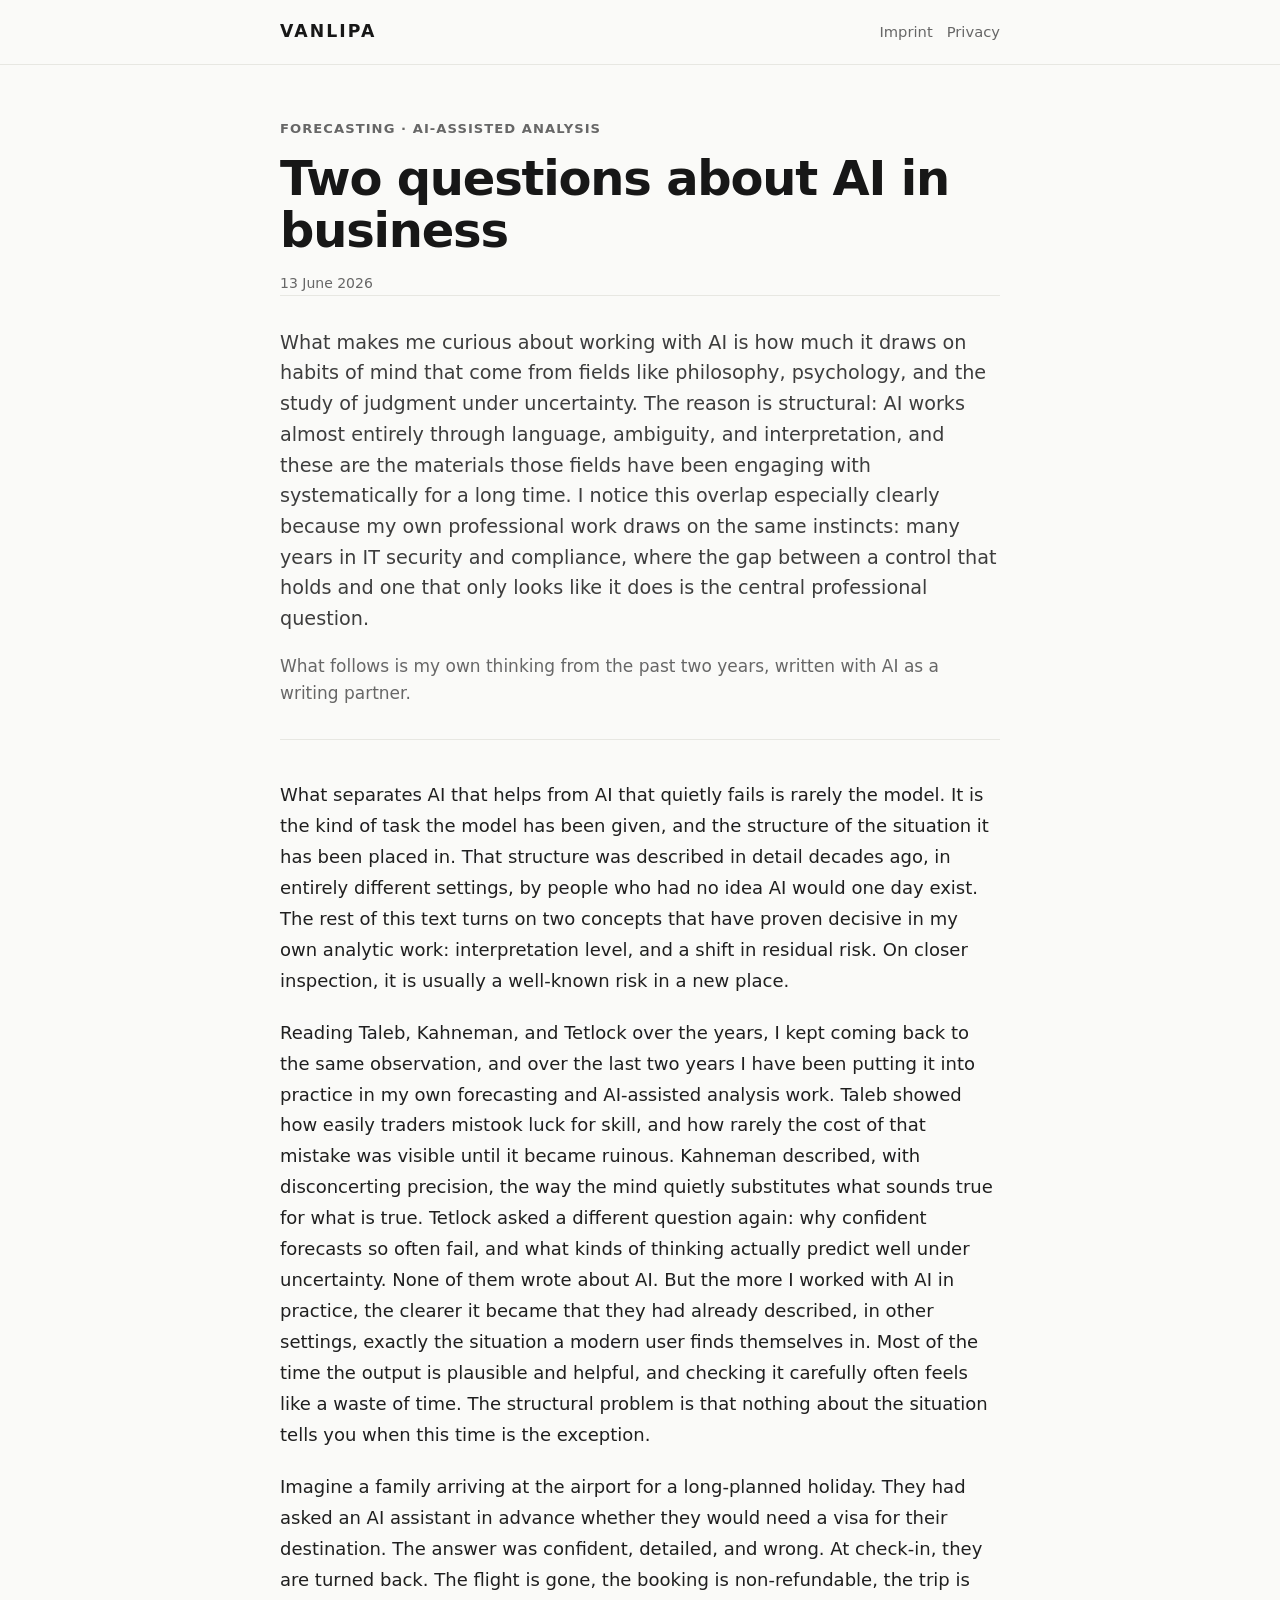
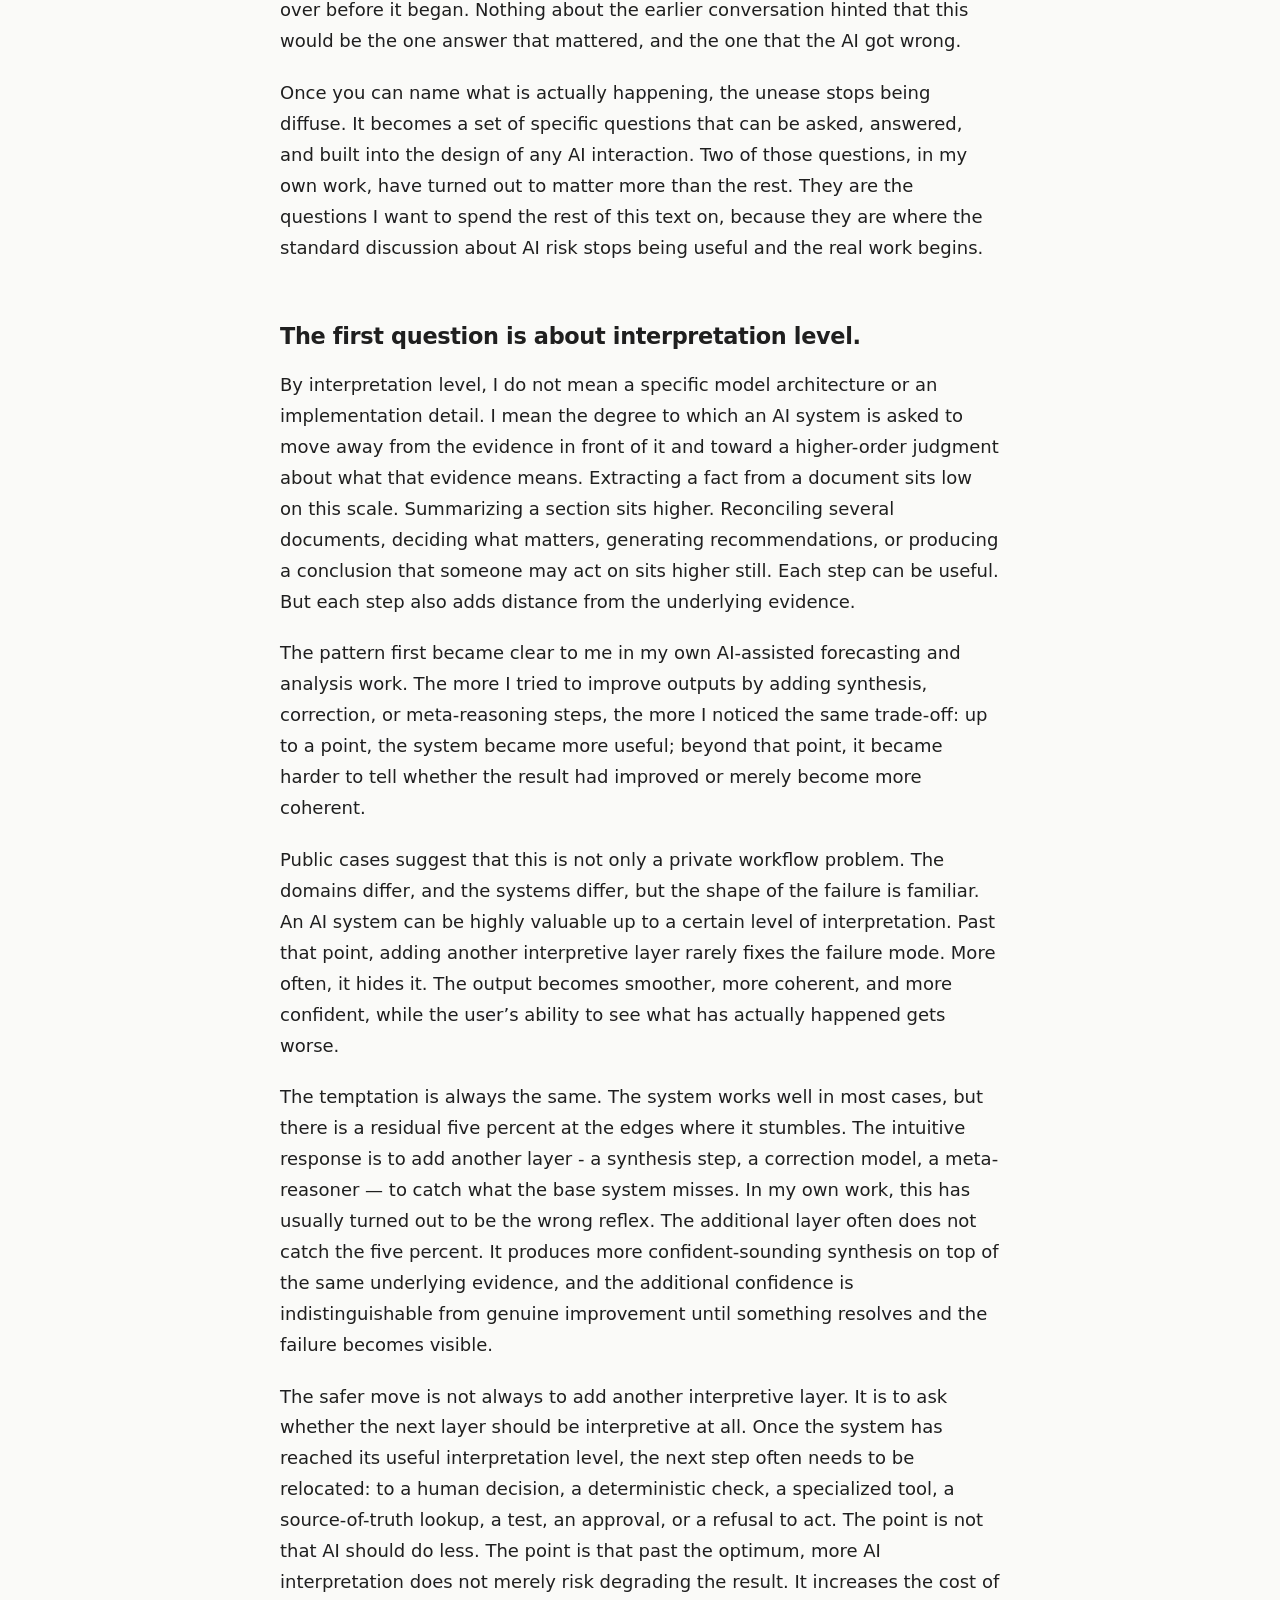
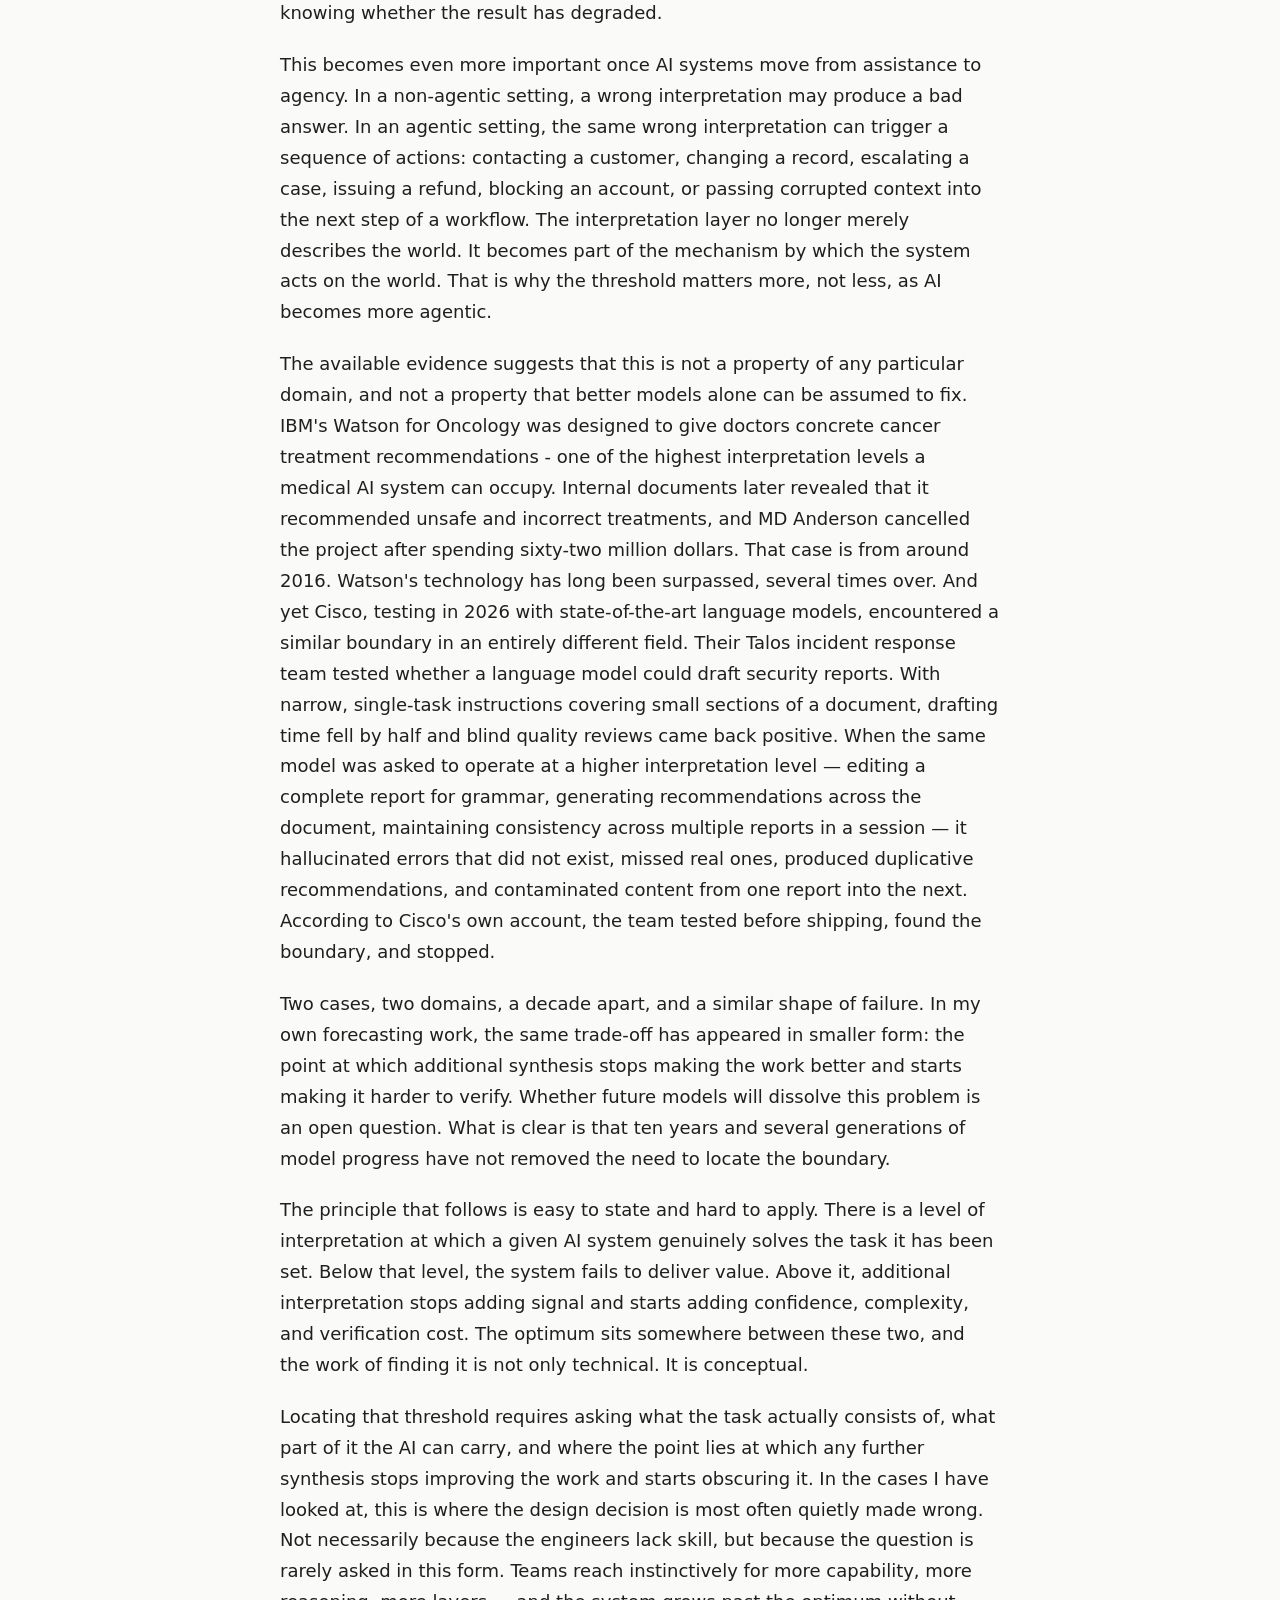
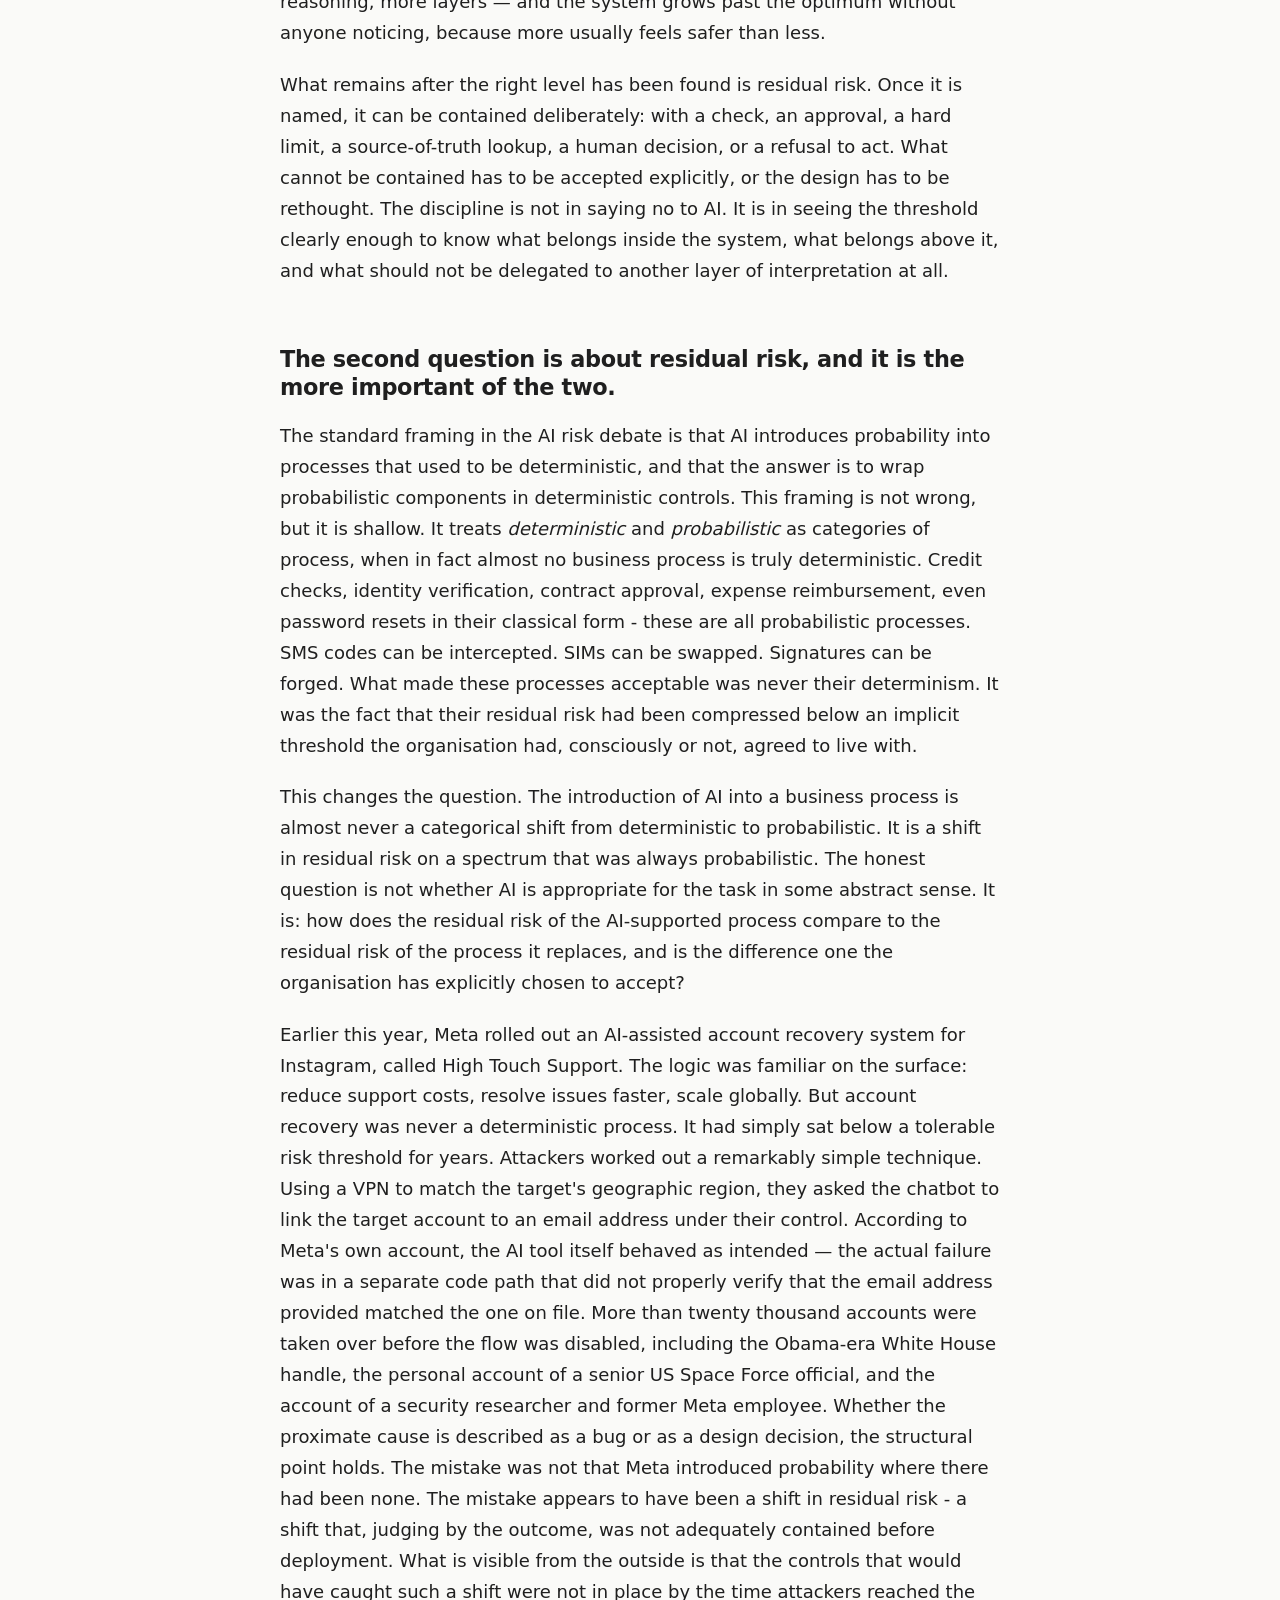
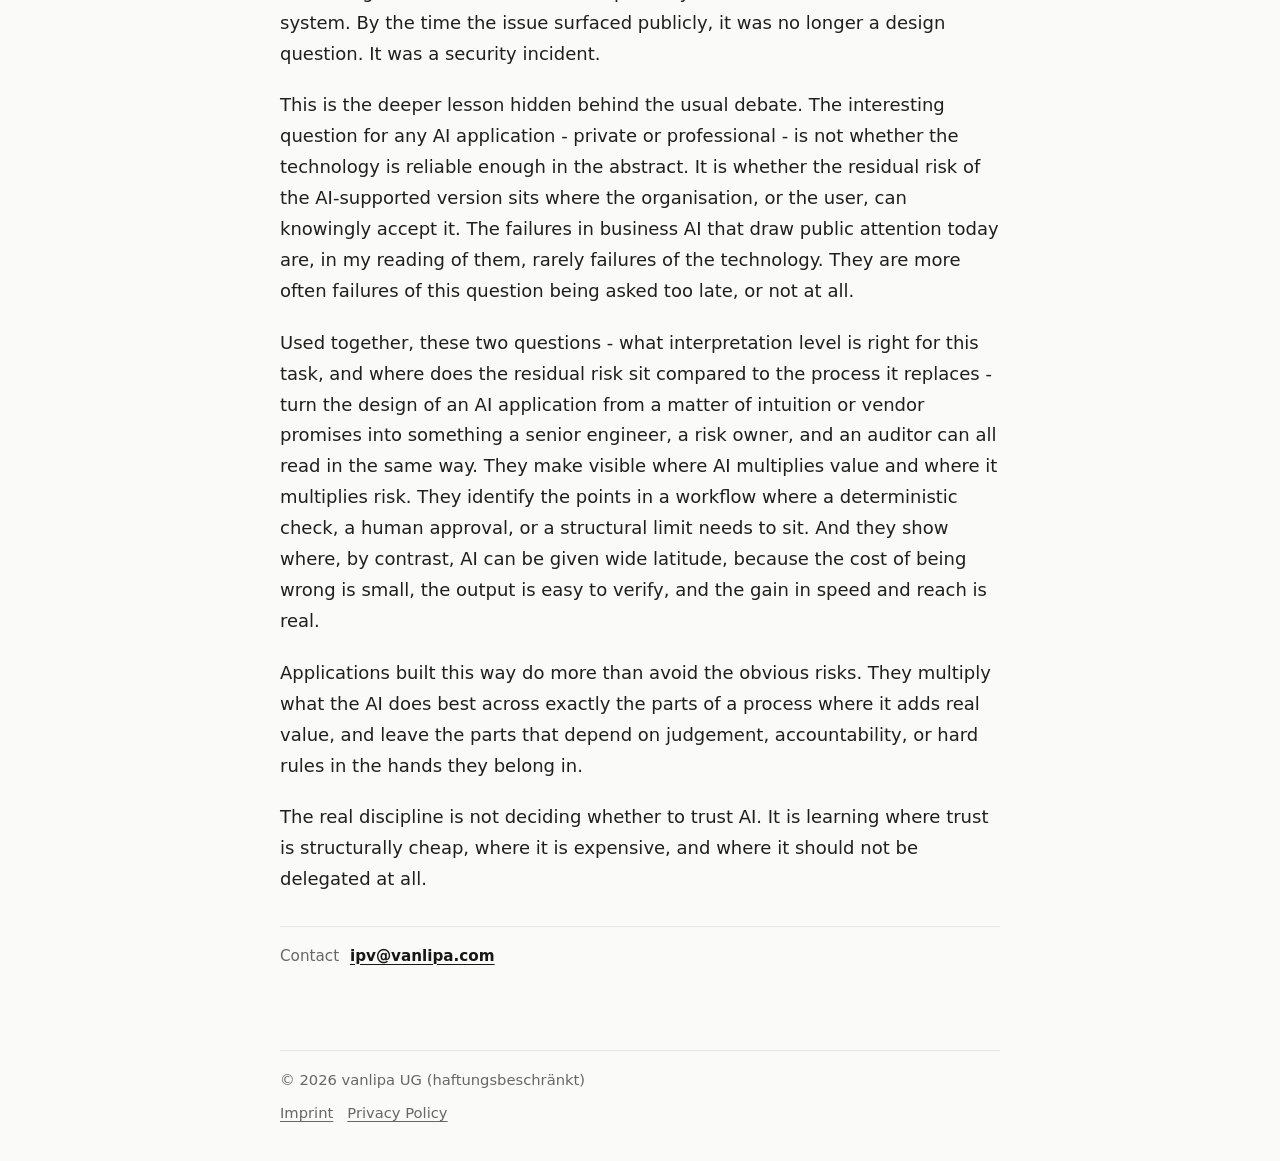
==== index.html @ 44ac7077 "Update index.html" ====
<!DOCTYPE html>
<html lang="en">
<head>
  <meta charset="UTF-8" />
  <meta name="viewport" content="width=device-width, initial-scale=1.0" />
  <title>vanlipa</title>
  <meta name="description" content="Notes on AI, forecasting, and where the residual risk in business applications actually sits." />
  <link rel="icon" href="./favicon.ico" sizes="any" />
  <link rel="icon" type="image/png" sizes="32x32" href="./favicon-32.png" />
  <link rel="apple-touch-icon" href="./apple-touch-icon.png" />
  <link rel="stylesheet" href="./styles.css" />
</head>
<body>
  <header>
    <div class="wrap nav">
      <a class="brand" href="./index.html" aria-label="vanlipa home">VANLIPA</a>
      <nav class="nav-links" aria-label="Main navigation">
        <a href="./imprint.html">Imprint</a>
        <a href="./privacy.html">Privacy</a>
      </nav>
    </div>
  </header>

  <main class="wrap">
    <article class="essay">
      <header class="essay-header">
        <p class="eyebrow">Forecasting · AI-assisted analysis</p>
        <h1>Two questions about AI in business</h1>
        <p class="essay-date"><time datetime="2026-06-13">13 June 2026</time></p>
      </header>

      <p class="essay-intro">
        What makes me curious about working with AI is how much it draws on habits of mind that come from fields like philosophy, psychology, and the study of judgment under uncertainty. The reason is structural: AI works almost entirely through language, ambiguity, and interpretation, and these are the materials those fields have been engaging with systematically for a long time. I notice this overlap especially clearly because my own professional work draws on the same instincts: many years in IT security and compliance, where the gap between a control that holds and one that only looks like it does is the central professional question.
      </p>

      <p class="essay-intro essay-intro-note">
        What follows is my own thinking from the past two years, written with AI as a writing partner.
      </p>

      <div class="prose">
        <p>What separates AI that helps from AI that quietly fails is rarely the model. It is the kind of task the model has been given, and the structure of the situation it has been placed in. That structure was described in detail decades ago, in entirely different settings, by people who had no idea AI would one day exist. The rest of this text turns on two concepts that have proven decisive in my own analytic work: interpretation level, and a shift in residual risk. On closer inspection, it is usually a well-known risk in a new place.</p>

        <p>Reading Taleb, Kahneman, and Tetlock over the years, I kept coming back to the same observation, and over the last two years I have been putting it into practice in my own forecasting and AI-assisted analysis work. Taleb showed how easily traders mistook luck for skill, and how rarely the cost of that mistake was visible until it became ruinous. Kahneman described, with disconcerting precision, the way the mind quietly substitutes what sounds true for what is true. Tetlock asked a different question again: why confident forecasts so often fail, and what kinds of thinking actually predict well under uncertainty. None of them wrote about AI. But the more I worked with AI in practice, the clearer it became that they had already described, in other settings, exactly the situation a modern user finds themselves in. Most of the time the output is plausible and helpful, and checking it carefully often feels like a waste of time. The structural problem is that nothing about the situation tells you when this time is the exception.</p>

        <p>Imagine a family arriving at the airport for a long-planned holiday. They had asked an AI assistant in advance whether they would need a visa for their destination. The answer was confident, detailed, and wrong. At check-in, they are turned back. The flight is gone, the booking is non-refundable, the trip is over before it began. Nothing about the earlier conversation hinted that this would be the one answer that mattered, and the one that the AI got wrong.</p>

        <p>Once you can name what is actually happening, the unease stops being diffuse. It becomes a set of specific questions that can be asked, answered, and built into the design of any AI interaction. Two of those questions, in my own work, have turned out to matter more than the rest. They are the questions I want to spend the rest of this text on, because they are where the standard discussion about AI risk stops being useful and the real work begins.</p>

        <h2>The first question is about interpretation level.</h2>

        <p>By interpretation level, I do not mean a specific model architecture or an implementation detail. I mean the degree to which an AI system is asked to move away from the evidence in front of it and toward a higher-order judgment about what that evidence means. Extracting a fact from a document sits low on this scale. Summarizing a section sits higher. Reconciling several documents, deciding what matters, generating recommendations, or producing a conclusion that someone may act on sits higher still. Each step can be useful. But each step also adds distance from the underlying evidence.</p>

        <p>The pattern first became clear to me in my own AI-assisted forecasting and analysis work. The more I tried to improve outputs by adding synthesis, correction, or meta-reasoning steps, the more I noticed the same trade-off: up to a point, the system became more useful; beyond that point, it became harder to tell whether the result had improved or merely become more coherent.</p>

        <p>Public cases suggest that this is not only a private workflow problem. The domains differ, and the systems differ, but the shape of the failure is familiar. An AI system can be highly valuable up to a certain level of interpretation. Past that point, adding another interpretive layer rarely fixes the failure mode. More often, it hides it. The output becomes smoother, more coherent, and more confident, while the user’s ability to see what has actually happened gets worse.</p>

        <p>The temptation is always the same. The system works well in most cases, but there is a residual five percent at the edges where it stumbles. The intuitive response is to add another layer - a synthesis step, a correction model, a meta-reasoner — to catch what the base system misses. In my own work, this has usually turned out to be the wrong reflex. The additional layer often does not catch the five percent. It produces more confident-sounding synthesis on top of the same underlying evidence, and the additional confidence is indistinguishable from genuine improvement until something resolves and the failure becomes visible.</p>

        <p>The safer move is not always to add another interpretive layer. It is to ask whether the next layer should be interpretive at all. Once the system has reached its useful interpretation level, the next step often needs to be relocated: to a human decision, a deterministic check, a specialized tool, a source-of-truth lookup, a test, an approval, or a refusal to act. The point is not that AI should do less. The point is that past the optimum, more AI interpretation does not merely risk degrading the result. It increases the cost of knowing whether the result has degraded.</p>

        <p>This becomes even more important once AI systems move from assistance to agency. In a non-agentic setting, a wrong interpretation may produce a bad answer. In an agentic setting, the same wrong interpretation can trigger a sequence of actions: contacting a customer, changing a record, escalating a case, issuing a refund, blocking an account, or passing corrupted context into the next step of a workflow. The interpretation layer no longer merely describes the world. It becomes part of the mechanism by which the system acts on the world. That is why the threshold matters more, not less, as AI becomes more agentic.</p>

        <p>The available evidence suggests that this is not a property of any particular domain, and not a property that better models alone can be assumed to fix. IBM's Watson for Oncology was designed to give doctors concrete cancer treatment recommendations - one of the highest interpretation levels a medical AI system can occupy. Internal documents later revealed that it recommended unsafe and incorrect treatments, and MD Anderson cancelled the project after spending sixty-two million dollars. That case is from around 2016. Watson's technology has long been surpassed, several times over. And yet Cisco, testing in 2026 with state-of-the-art language models, encountered a similar boundary in an entirely different field. Their Talos incident response team tested whether a language model could draft security reports. With narrow, single-task instructions covering small sections of a document, drafting time fell by half and blind quality reviews came back positive. When the same model was asked to operate at a higher interpretation level — editing a complete report for grammar, generating recommendations across the document, maintaining consistency across multiple reports in a session — it hallucinated errors that did not exist, missed real ones, produced duplicative recommendations, and contaminated content from one report into the next. According to Cisco's own account, the team tested before shipping, found the boundary, and stopped.</p>

        <p>Two cases, two domains, a decade apart, and a similar shape of failure. In my own forecasting work, the same trade-off has appeared in smaller form: the point at which additional synthesis stops making the work better and starts making it harder to verify. Whether future models will dissolve this problem is an open question. What is clear is that ten years and several generations of model progress have not removed the need to locate the boundary.</p>

        <p>The principle that follows is easy to state and hard to apply. There is a level of interpretation at which a given AI system genuinely solves the task it has been set. Below that level, the system fails to deliver value. Above it, additional interpretation stops adding signal and starts adding confidence, complexity, and verification cost. The optimum sits somewhere between these two, and the work of finding it is not only technical. It is conceptual.</p>

        <p>Locating that threshold requires asking what the task actually consists of, what part of it the AI can carry, and where the point lies at which any further synthesis stops improving the work and starts obscuring it. In the cases I have looked at, this is where the design decision is most often quietly made wrong. Not necessarily because the engineers lack skill, but because the question is rarely asked in this form. Teams reach instinctively for more capability, more reasoning, more layers — and the system grows past the optimum without anyone noticing, because more usually feels safer than less.</p>

        <p>What remains after the right level has been found is residual risk. Once it is named, it can be contained deliberately: with a check, an approval, a hard limit, a source-of-truth lookup, a human decision, or a refusal to act. What cannot be contained has to be accepted explicitly, or the design has to be rethought. The discipline is not in saying no to AI. It is in seeing the threshold clearly enough to know what belongs inside the system, what belongs above it, and what should not be delegated to another layer of interpretation at all.</p>

        <h2>The second question is about residual risk, and it is the more important of the two.</h2>

        <p>The standard framing in the AI risk debate is that AI introduces probability into processes that used to be deterministic, and that the answer is to wrap probabilistic components in deterministic controls. This framing is not wrong, but it is shallow. It treats <em>deterministic</em> and <em>probabilistic</em> as categories of process, when in fact almost no business process is truly deterministic. Credit checks, identity verification, contract approval, expense reimbursement, even password resets in their classical form - these are all probabilistic processes. SMS codes can be intercepted. SIMs can be swapped. Signatures can be forged. What made these processes acceptable was never their determinism. It was the fact that their residual risk had been compressed below an implicit threshold the organisation had, consciously or not, agreed to live with.</p>

        <p>This changes the question. The introduction of AI into a business process is almost never a categorical shift from deterministic to probabilistic. It is a shift in residual risk on a spectrum that was always probabilistic. The honest question is not whether AI is appropriate for the task in some abstract sense. It is: how does the residual risk of the AI-supported process compare to the residual risk of the process it replaces, and is the difference one the organisation has explicitly chosen to accept?</p>

        <p>Earlier this year, Meta rolled out an AI-assisted account recovery system for Instagram, called High Touch Support. The logic was familiar on the surface: reduce support costs, resolve issues faster, scale globally. But account recovery was never a deterministic process. It had simply sat below a tolerable risk threshold for years. Attackers worked out a remarkably simple technique. Using a VPN to match the target's geographic region, they asked the chatbot to link the target account to an email address under their control. According to Meta's own account, the AI tool itself behaved as intended — the actual failure was in a separate code path that did not properly verify that the email address provided matched the one on file. More than twenty thousand accounts were taken over before the flow was disabled, including the Obama-era White House handle, the personal account of a senior US Space Force official, and the account of a security researcher and former Meta employee. Whether the proximate cause is described as a bug or as a design decision, the structural point holds. The mistake was not that Meta introduced probability where there had been none. The mistake appears to have been a shift in residual risk - a shift that, judging by the outcome, was not adequately contained before deployment. What is visible from the outside is that the controls that would have caught such a shift were not in place by the time attackers reached the system. By the time the issue surfaced publicly, it was no longer a design question. It was a security incident.</p>

        <p>This is the deeper lesson hidden behind the usual debate. The interesting question for any AI application - private or professional - is not whether the technology is reliable enough in the abstract. It is whether the residual risk of the AI-supported version sits where the organisation, or the user, can knowingly accept it. The failures in business AI that draw public attention today are, in my reading of them, rarely failures of the technology. They are more often failures of this question being asked too late, or not at all.</p>

        <p>Used together, these two questions - what interpretation level is right for this task, and where does the residual risk sit compared to the process it replaces - turn the design of an AI application from a matter of intuition or vendor promises into something a senior engineer, a risk owner, and an auditor can all read in the same way. They make visible where AI multiplies value and where it multiplies risk. They identify the points in a workflow where a deterministic check, a human approval, or a structural limit needs to sit. And they show where, by contrast, AI can be given wide latitude, because the cost of being wrong is small, the output is easy to verify, and the gain in speed and reach is real.</p>

        <p>Applications built this way do more than avoid the obvious risks. They multiply what the AI does best across exactly the parts of a process where it adds real value, and leave the parts that depend on judgement, accountability, or hard rules in the hands they belong in.</p>

        <p>The real discipline is not deciding whether to trust AI. It is learning where trust is structurally cheap, where it is expensive, and where it should not be delegated at all.</p>
      </div>

      <footer class="essay-end">
        <p class="meta">Contact <a href="mailto:ipv@vanlipa.com">ipv@vanlipa.com</a></p>
      </footer>
    </article>
  </main>

  <footer>
    <div class="wrap footer">
      <div>© 2026 vanlipa UG (haftungsbeschränkt)</div>
      <div class="footer-links">
        <a href="./imprint.html">Imprint</a>
        <a href="./privacy.html">Privacy Policy</a>
      </div>
    </div>
  </footer>
</body>
</html>
---- styles.css ----
:root {
  --bg: #fafaf8;
  --text: #171717;
  --muted: #676767;
  --line: #e7e7e2;
  --surface: #ffffff;
  --max: 720px;
  --radius: 18px;
}

* { box-sizing: border-box; }
html { scroll-behavior: smooth; }
body {
  margin: 0;
  font-family: Inter, ui-sans-serif, system-ui, -apple-system, BlinkMacSystemFont, "Segoe UI", sans-serif;
  background: var(--bg);
  color: var(--text);
  line-height: 1.55;
  text-rendering: optimizeLegibility;
  -webkit-font-smoothing: antialiased;
}

a {
  color: inherit;
  text-decoration-thickness: 1px;
  text-underline-offset: 3px;
}

.wrap {
  width: min(calc(100% - 32px), var(--max));
  margin: 0 auto;
}

/* ---------- header ---------- */
header {
  border-bottom: 1px solid var(--line);
  background: rgba(250, 250, 248, 0.92);
  backdrop-filter: blur(10px);
  position: sticky;
  top: 0;
  z-index: 10;
}

.nav {
  min-height: 64px;
  display: flex;
  align-items: center;
  justify-content: space-between;
  gap: 16px;
}

.brand {
  text-decoration: none;
  display: inline-flex;
  align-items: center;
  font-size: 1.08rem;
  font-weight: 800;
  letter-spacing: 0.12em;
  text-transform: uppercase;
  line-height: 1;
}

.nav-links {
  display: flex;
  flex-wrap: wrap;
  justify-content: flex-end;
  gap: 14px;
}

.nav-links a {
  text-decoration: none;
  color: var(--muted);
  font-size: 0.92rem;
}

.nav-links a:hover,
.nav-links a:focus-visible {
  color: var(--text);
}

/* ---------- main ---------- */
main {
  padding: 28px 0 28px;
}

/* ---------- typography ---------- */
.eyebrow {
  margin: 0 0 14px;
  color: var(--muted);
  font-size: 0.82rem;
  text-transform: uppercase;
  letter-spacing: 0.08em;
  font-weight: 700;
}

h1, h2 {
  margin: 0;
  letter-spacing: -0.025em;
}

h1 {
  font-size: clamp(1.9rem, 7vw, 3rem);
  line-height: 1.08;
  margin-bottom: 16px;
}

h2 {
  font-size: clamp(1.2rem, 4.5vw, 1.4rem);
  margin-bottom: 12px;
}

p, li {
  margin: 0 0 14px;
}

.muted {
  color: var(--muted);
}

/* ---------- essay (homepage) ---------- */
.essay-header {
  margin: 6px 0 22px;
}

.essay-date {
  margin: 14px 0 0;
  font-size: 0.875rem;
  color: var(--muted);
  font-variant-numeric: tabular-nums;
}

.essay-date time {
  font-style: normal;
}

.essay-intro {
  font-size: 1.125rem;
  line-height: 1.6;
  color: #3d3d3d;
  margin: 0 0 18px;
}

.essay-intro:last-of-type {
  margin-bottom: 32px;
  padding-bottom: 26px;
  border-bottom: 1px solid var(--line);
}

.essay-intro-note {
  color: var(--muted);
  font-size: 1.0625rem;
}

.prose {
  font-size: 1.0625rem;
  line-height: 1.72;
  color: #1f1f1f;
}

.prose p {
  margin: 0 0 1.15em;
}

.prose p:last-child {
  margin-bottom: 0;
}

.prose h2 {
  font-size: clamp(1.15rem, 4vw, 1.4rem);
  font-weight: 700;
  letter-spacing: -0.015em;
  line-height: 1.25;
  margin: 2.4em 0 0.9em;
}

.prose em {
  font-style: italic;
}

.prose strong {
  font-weight: 700;
}

.essay-end {
  margin-top: 2em;
  padding-top: 18px;
  border-top: 1px solid var(--line);
  color: var(--muted);
  font-size: 0.95rem;
}

.essay-end .meta {
  margin: 0;
}

.essay-end a {
  color: var(--text);
  font-weight: 600;
  margin-left: 6px;
}

/* ---------- legal pages (cards retained) ---------- */
.section {
  background: var(--surface);
  border: 1px solid var(--line);
  border-radius: var(--radius);
  padding: 22px;
}

.legal-copy p,
.legal-copy li {
  color: #2a2a2a;
}

.legal-copy a {
  word-break: break-word;
}

.back-link {
  display: inline-block;
  margin-bottom: 18px;
  color: var(--muted);
  text-decoration: none;
}

.back-link:hover,
.back-link:focus-visible {
  color: var(--text);
}

.list {
  padding-left: 20px;
  margin: 0 0 14px;
}

/* ---------- footer ---------- */
footer {
  padding: 18px 0 36px;
}

.footer {
  display: flex;
  flex-direction: column;
  gap: 10px;
  color: var(--muted);
  font-size: 0.92rem;
  border-top: 1px solid var(--line);
  padding-top: 18px;
}

.footer-links {
  display: flex;
  flex-wrap: wrap;
  gap: 14px;
}

.footer-links a {
  color: inherit;
}

/* ---------- desktop ---------- */
@media (min-width: 760px) {
  main {
    padding-top: 48px;
  }

  .essay-header {
    margin-bottom: 32px;
  }

  .essay-intro {
    font-size: 1.2rem;
  }

  .essay-intro:last-of-type {
    margin-bottom: 40px;
    padding-bottom: 32px;
  }

  .essay-intro-note {
    font-size: 1.0625rem;
  }

  .prose {
    font-size: 1.125rem;
  }

  .prose h2 {
    margin-top: 2.6em;
  }

  .section {
    padding: 28px;
  }
}
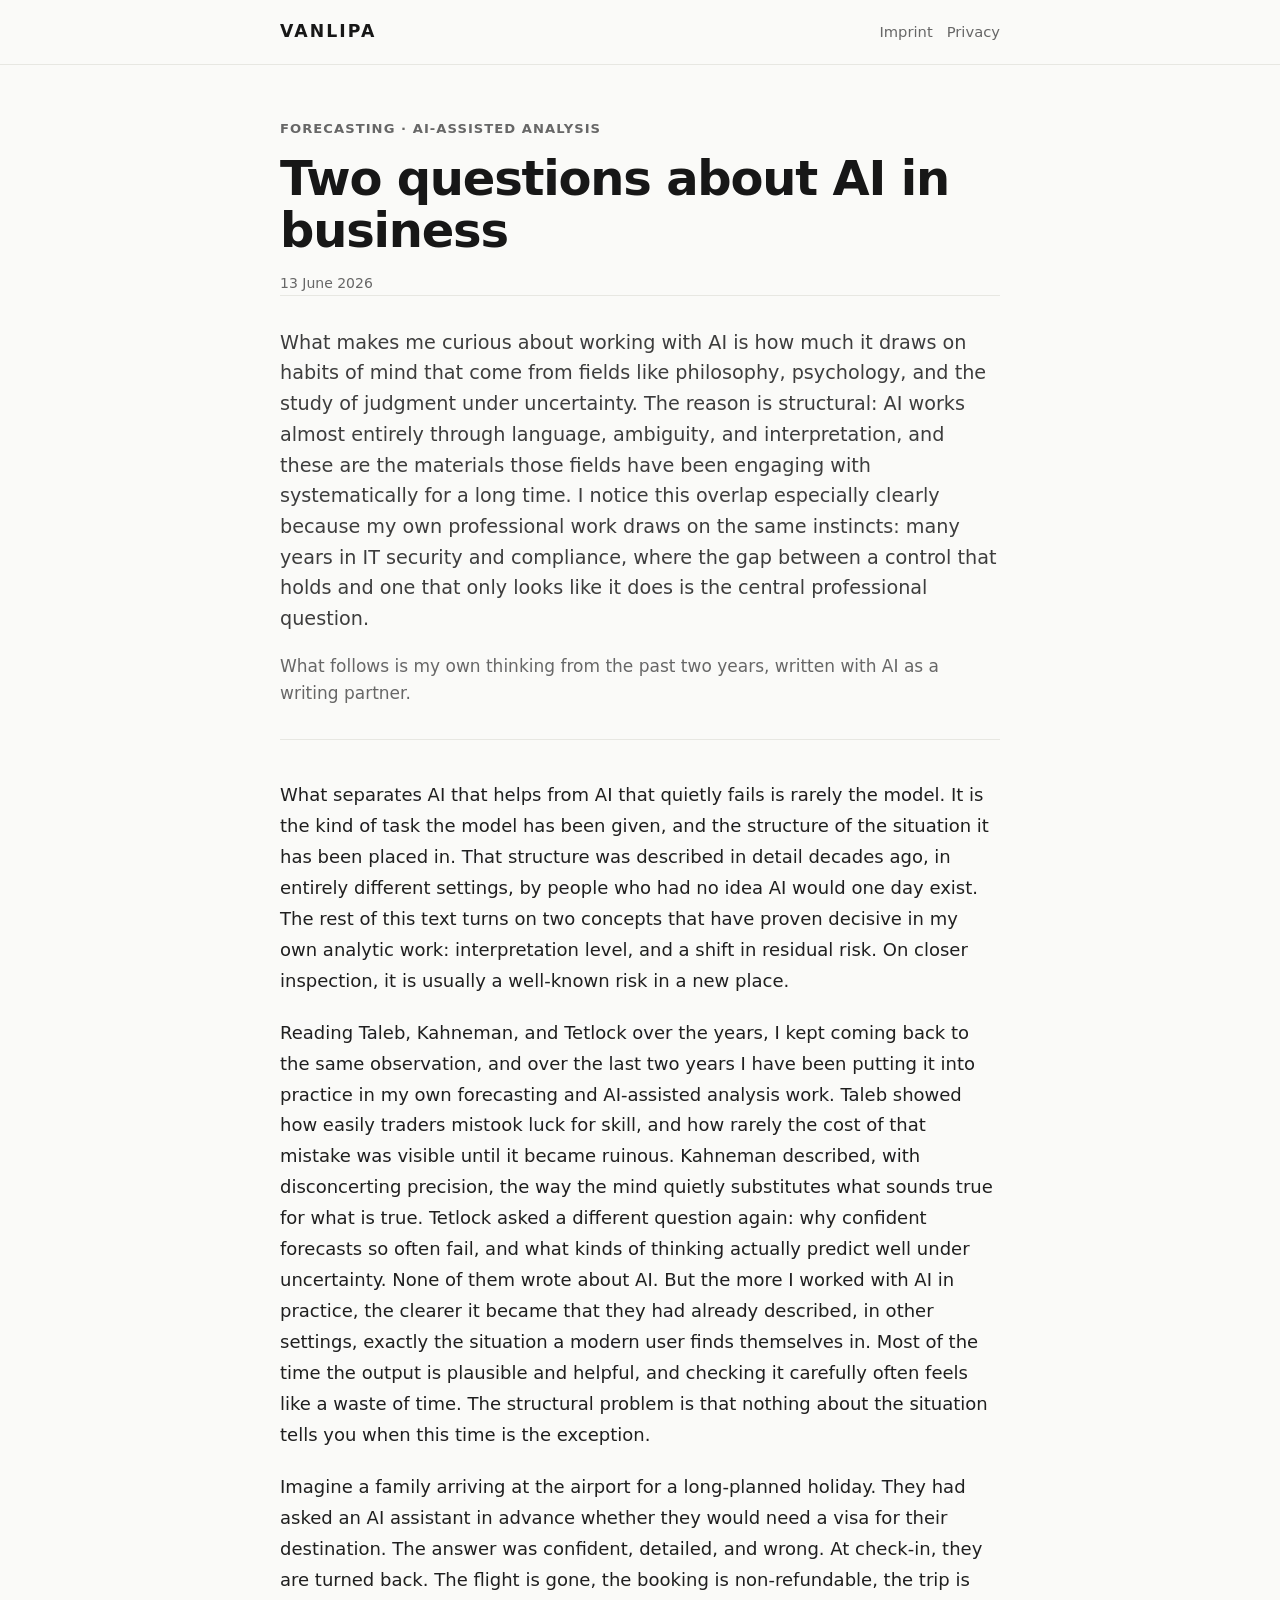
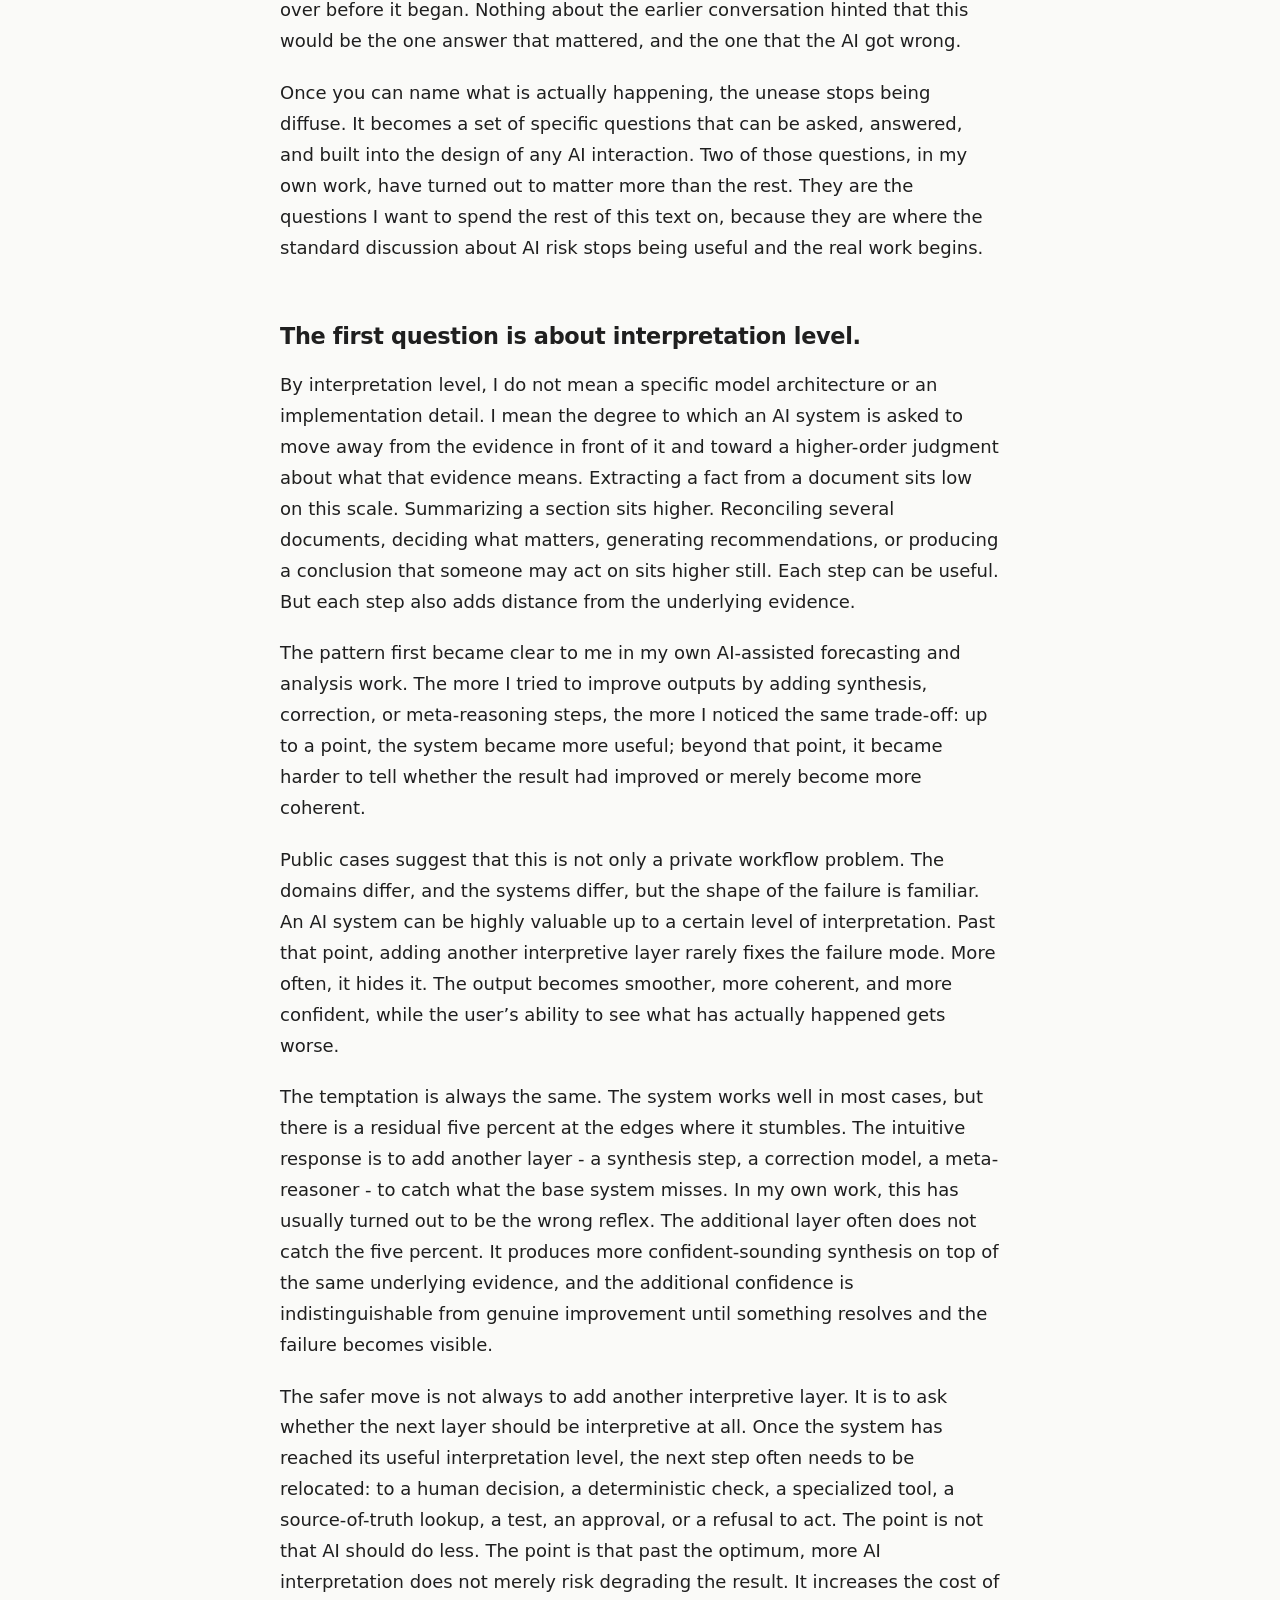
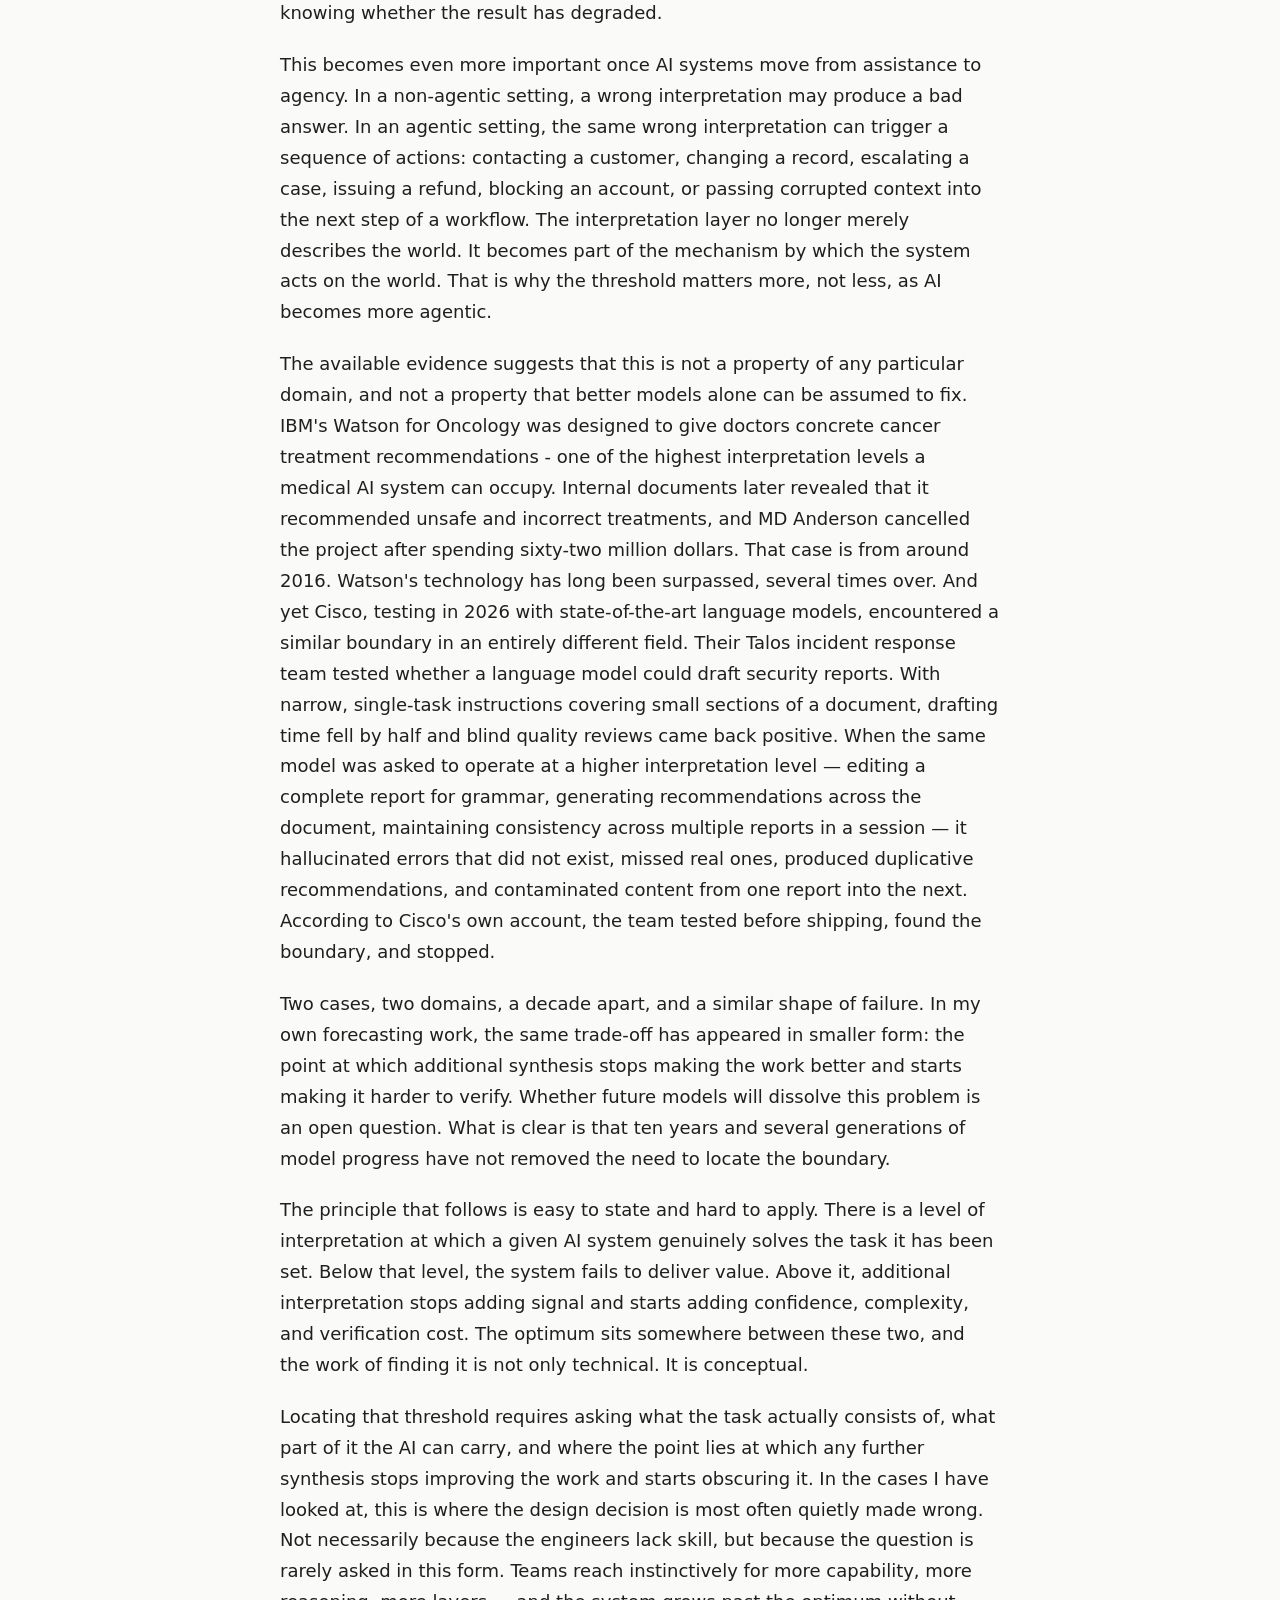
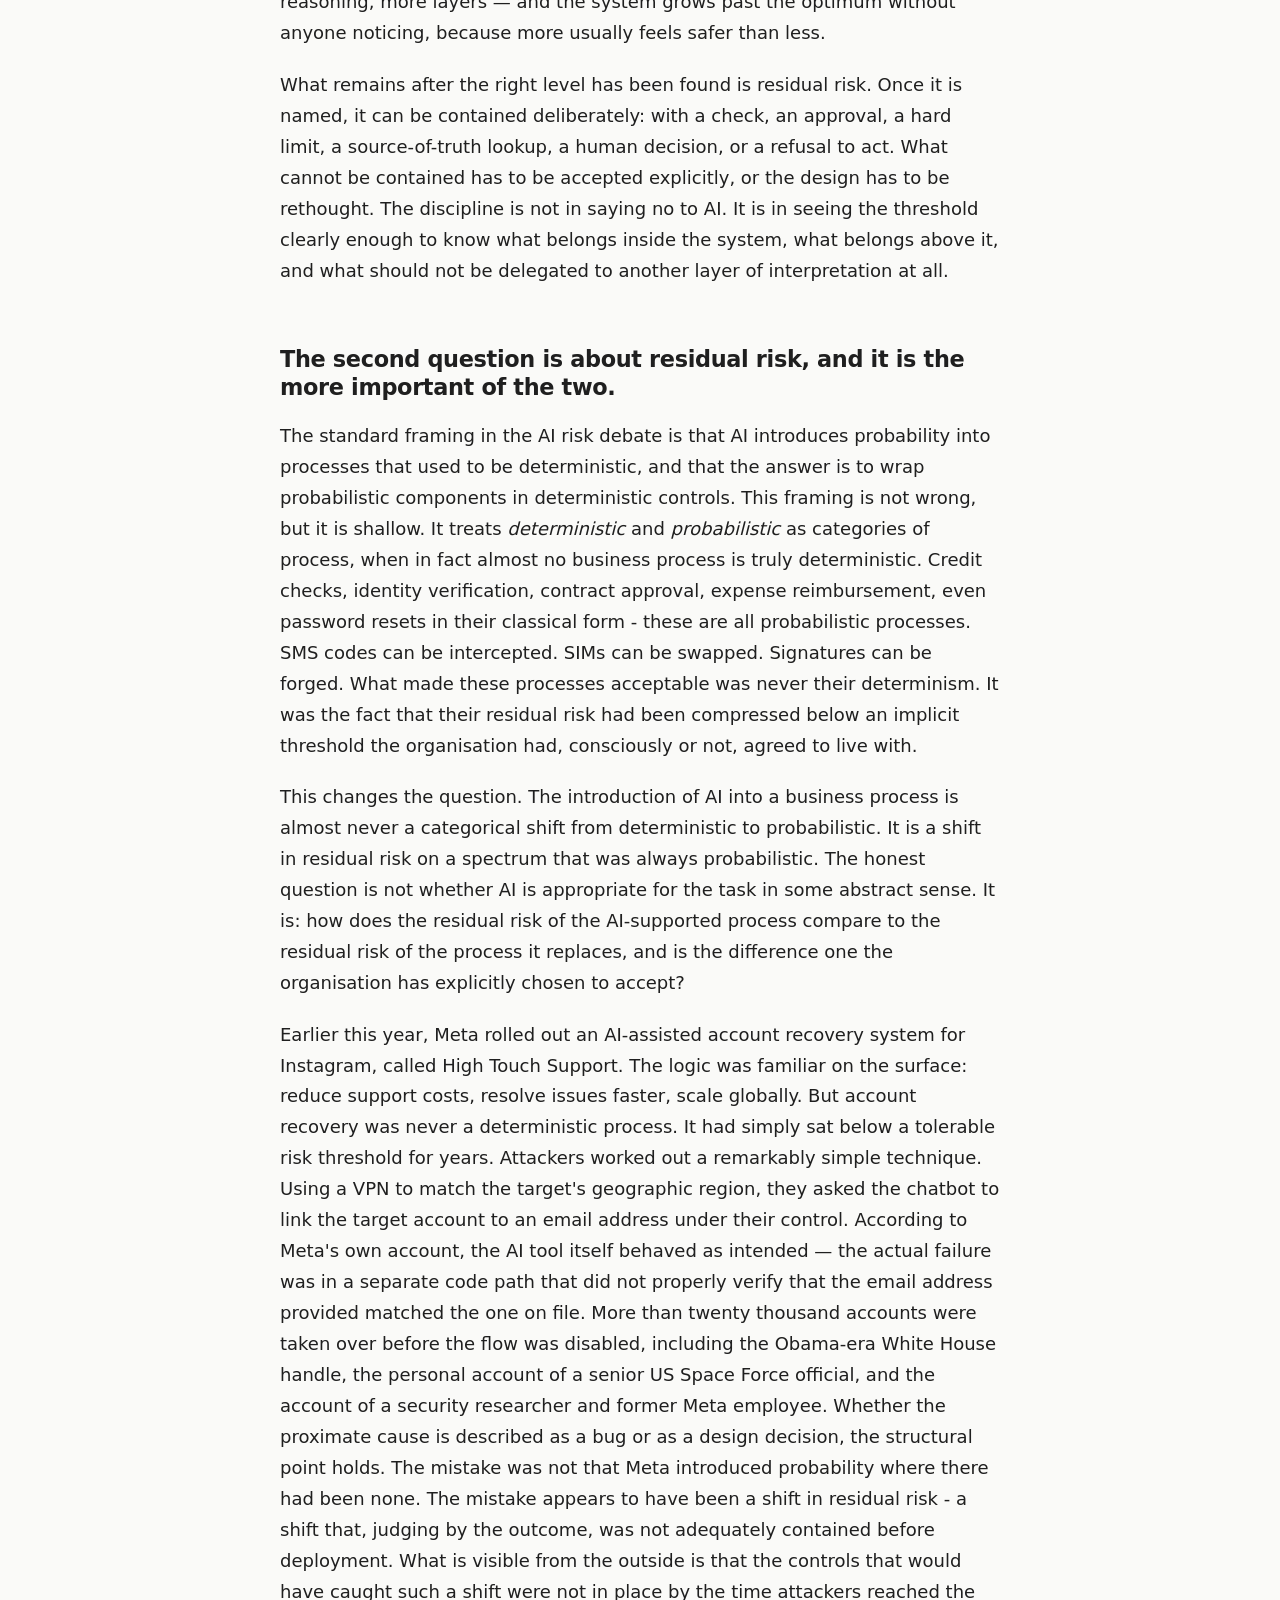
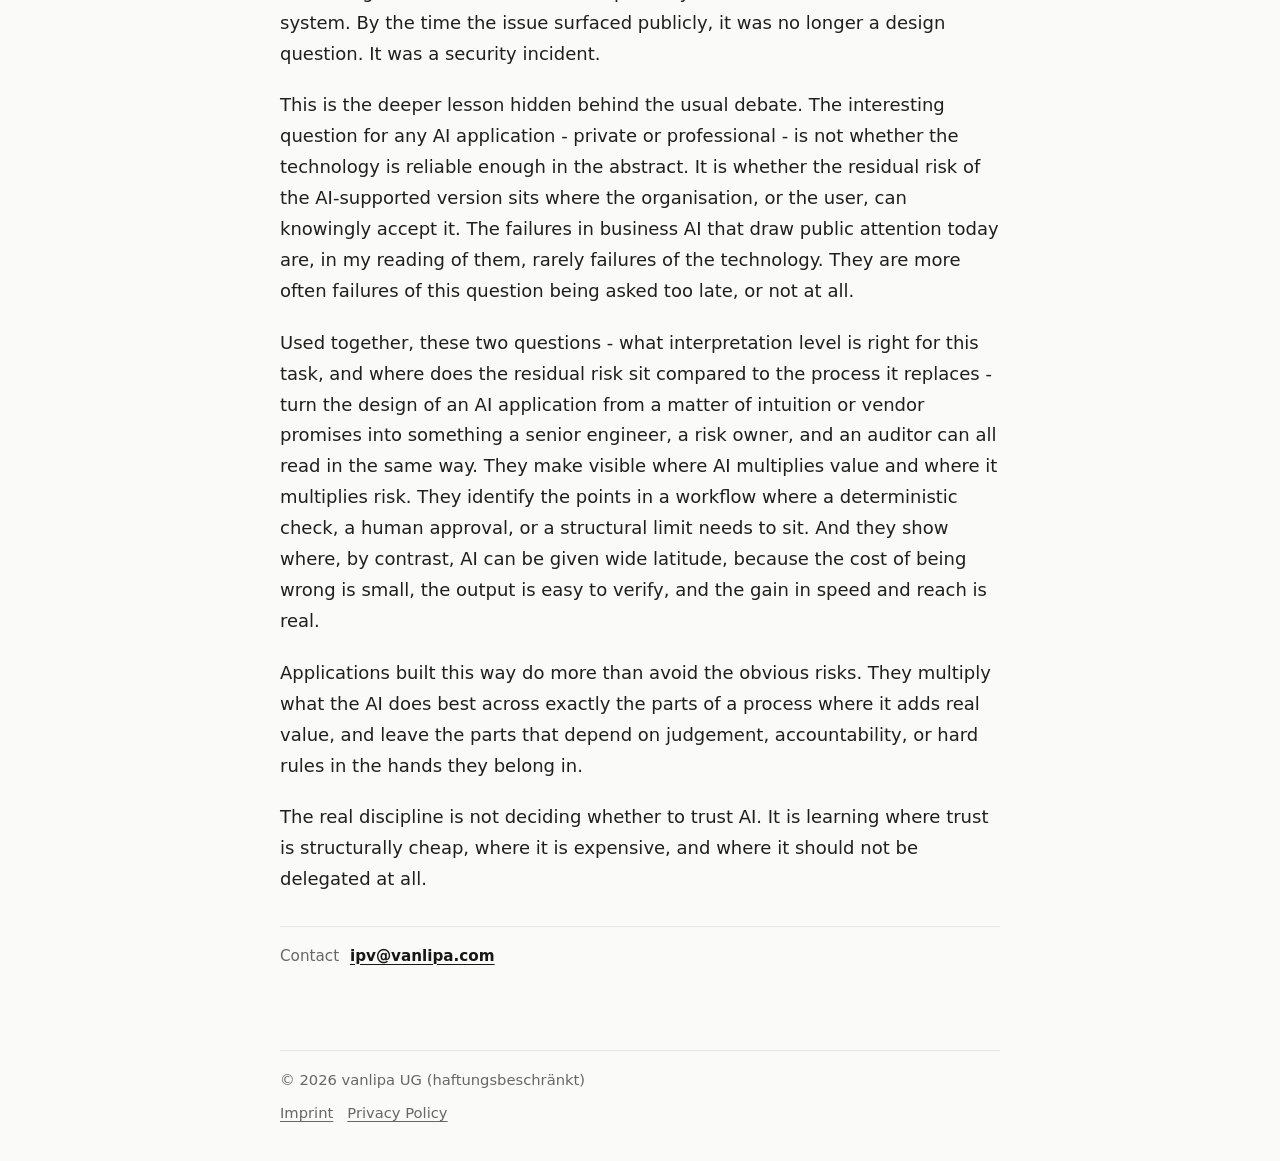
==== commit 9e4c351d: "Update index.html" ====
--- a/index.html
+++ b/index.html
@@ -54,7 +54,7 @@
 
         <p>Public cases suggest that this is not only a private workflow problem. The domains differ, and the systems differ, but the shape of the failure is familiar. An AI system can be highly valuable up to a certain level of interpretation. Past that point, adding another interpretive layer rarely fixes the failure mode. More often, it hides it. The output becomes smoother, more coherent, and more confident, while the user’s ability to see what has actually happened gets worse.</p>
 
-        <p>The temptation is always the same. The system works well in most cases, but there is a residual five percent at the edges where it stumbles. The intuitive response is to add another layer - a synthesis step, a correction model, a meta-reasoner — to catch what the base system misses. In my own work, this has usually turned out to be the wrong reflex. The additional layer often does not catch the five percent. It produces more confident-sounding synthesis on top of the same underlying evidence, and the additional confidence is indistinguishable from genuine improvement until something resolves and the failure becomes visible.</p>
+        <p>The temptation is always the same. The system works well in most cases, but there is a residual five percent at the edges where it stumbles. The intuitive response is to add another layer - a synthesis step, a correction model, a meta-reasoner - to catch what the base system misses. In my own work, this has usually turned out to be the wrong reflex. The additional layer often does not catch the five percent. It produces more confident-sounding synthesis on top of the same underlying evidence, and the additional confidence is indistinguishable from genuine improvement until something resolves and the failure becomes visible.</p>
 
         <p>The safer move is not always to add another interpretive layer. It is to ask whether the next layer should be interpretive at all. Once the system has reached its useful interpretation level, the next step often needs to be relocated: to a human decision, a deterministic check, a specialized tool, a source-of-truth lookup, a test, an approval, or a refusal to act. The point is not that AI should do less. The point is that past the optimum, more AI interpretation does not merely risk degrading the result. It increases the cost of knowing whether the result has degraded.</p>
 
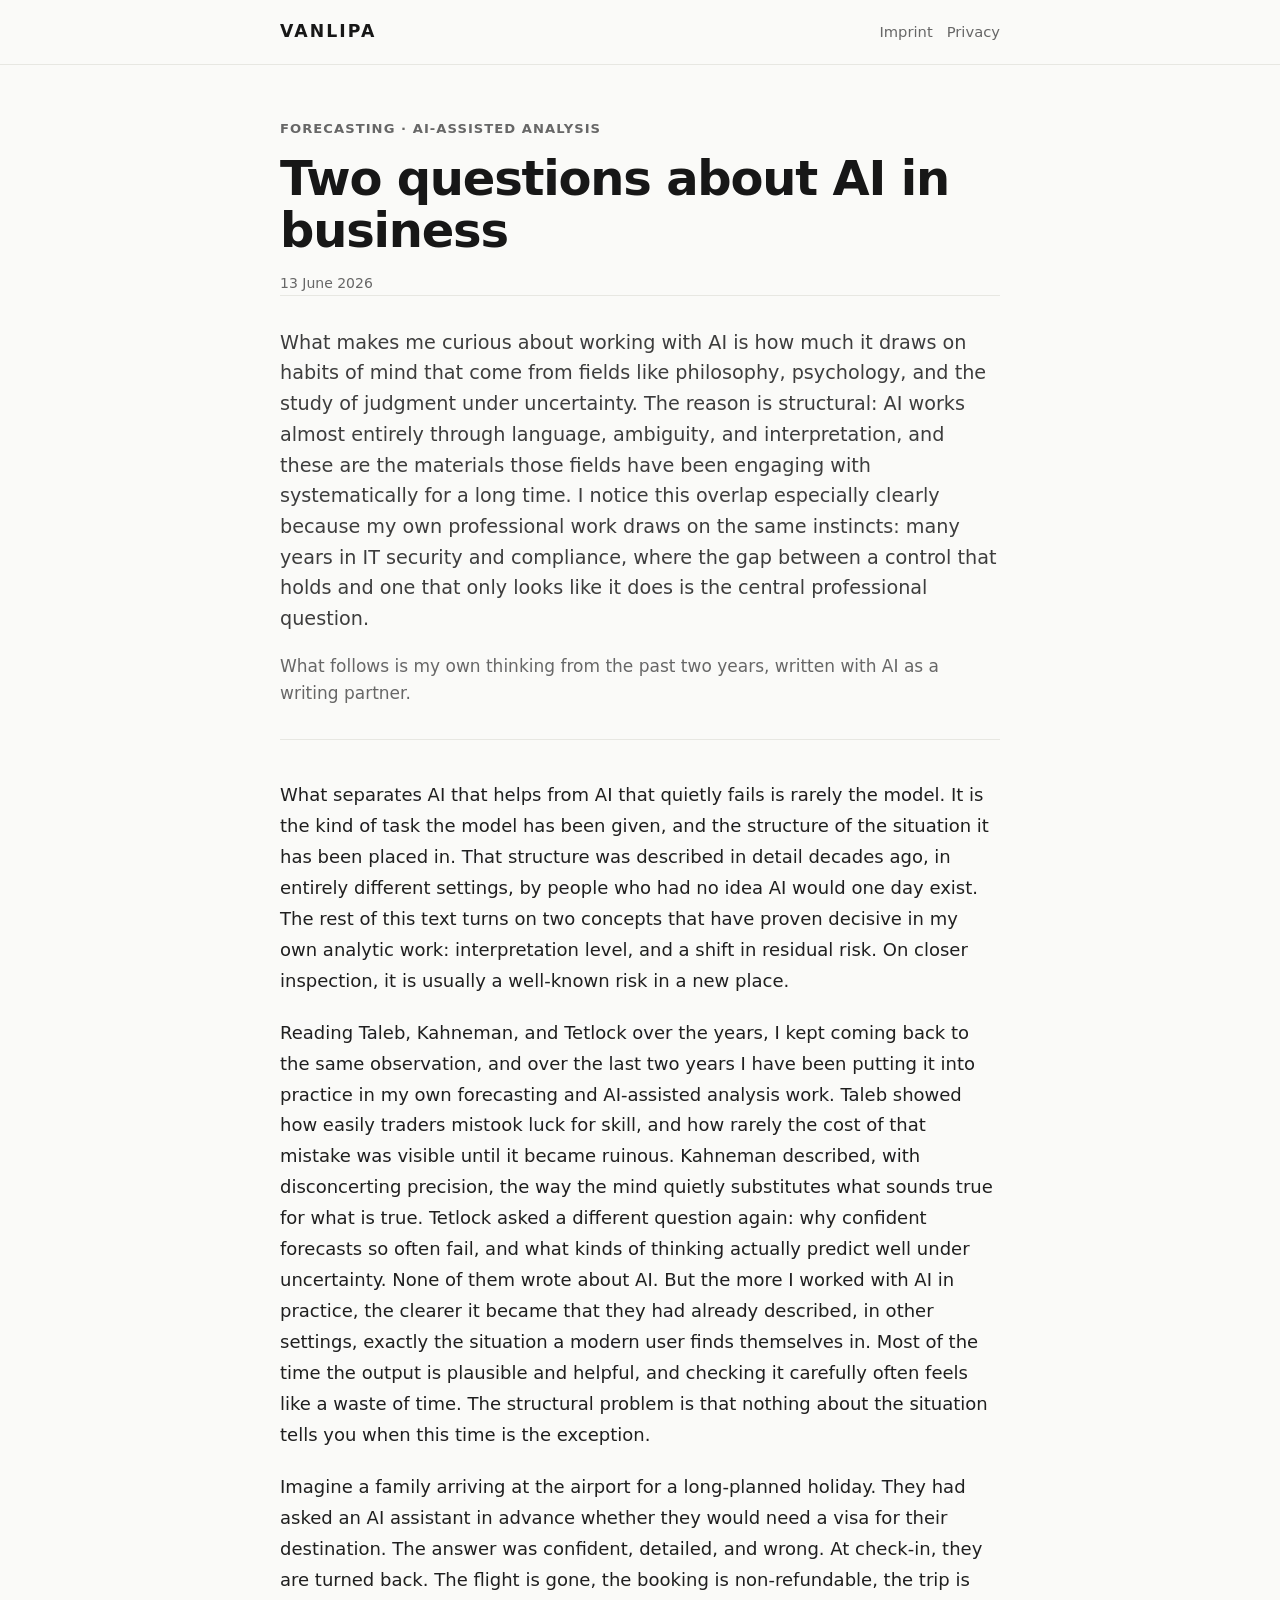
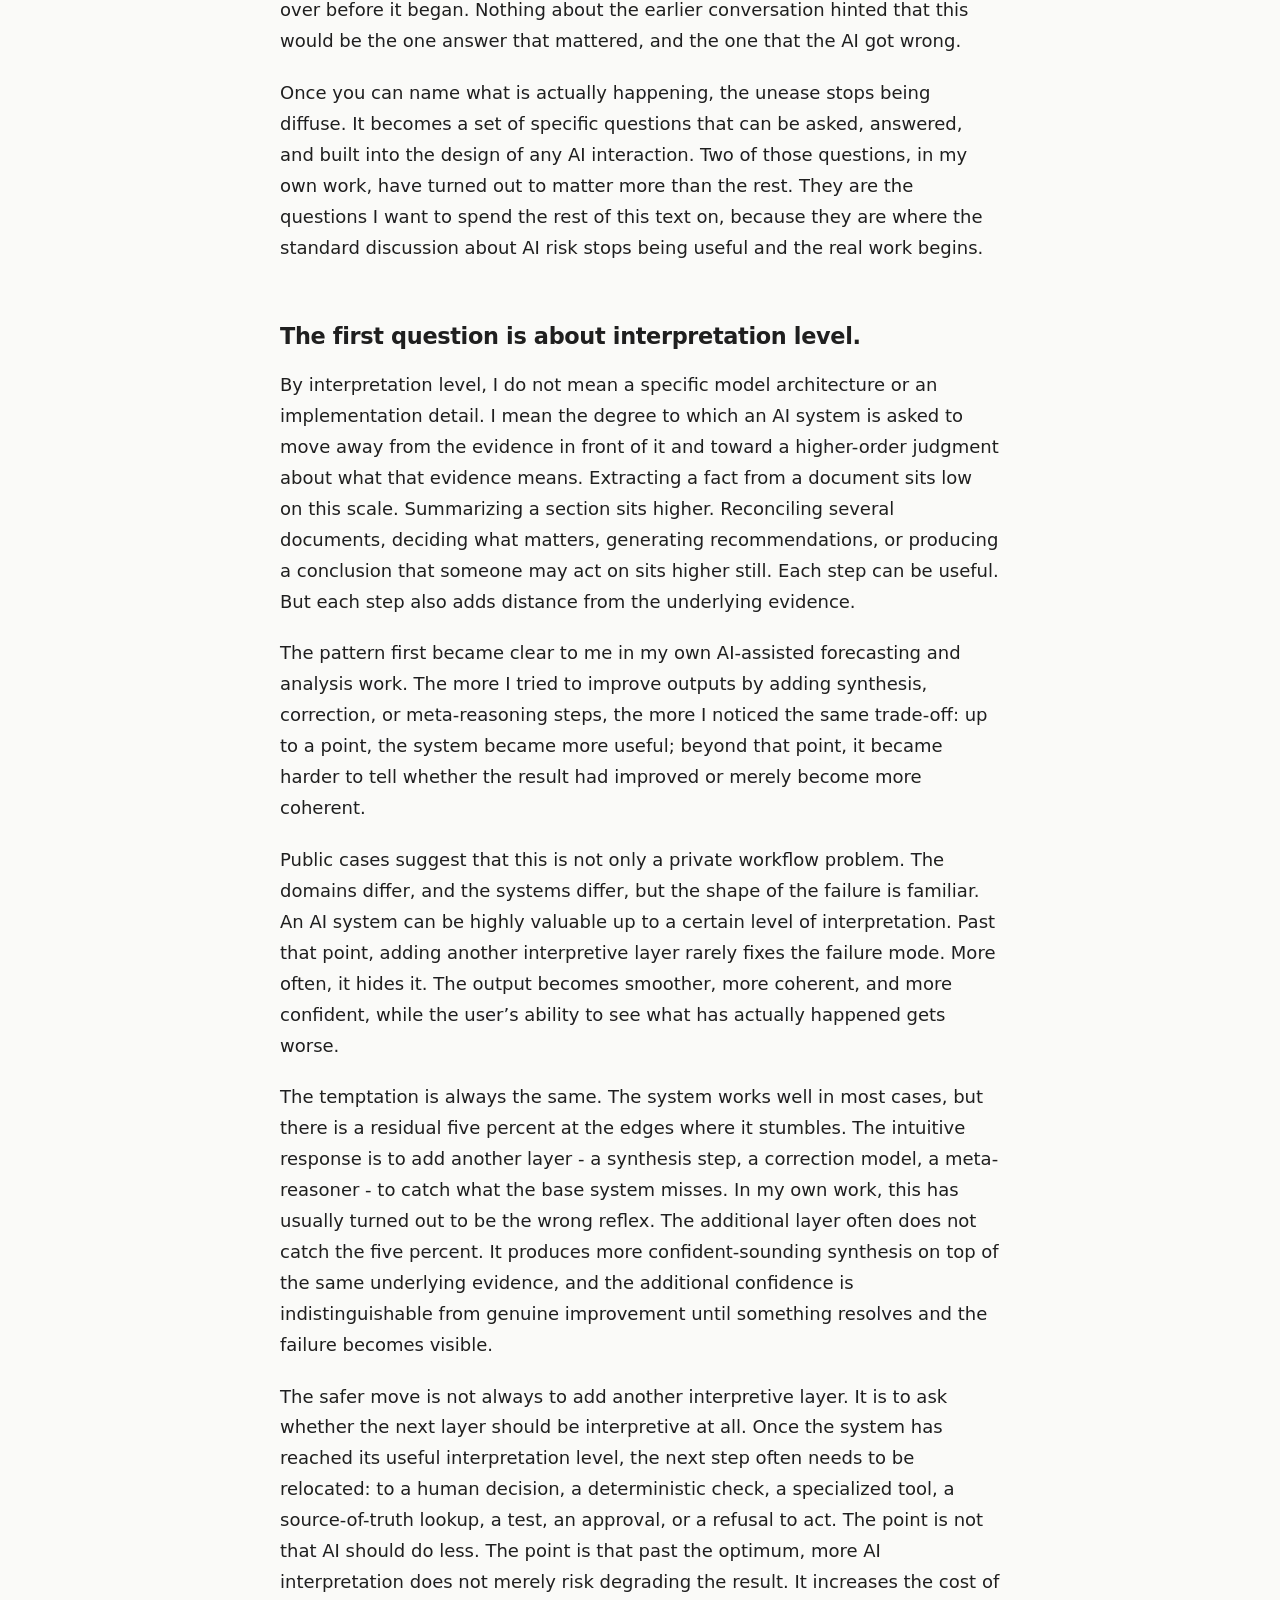
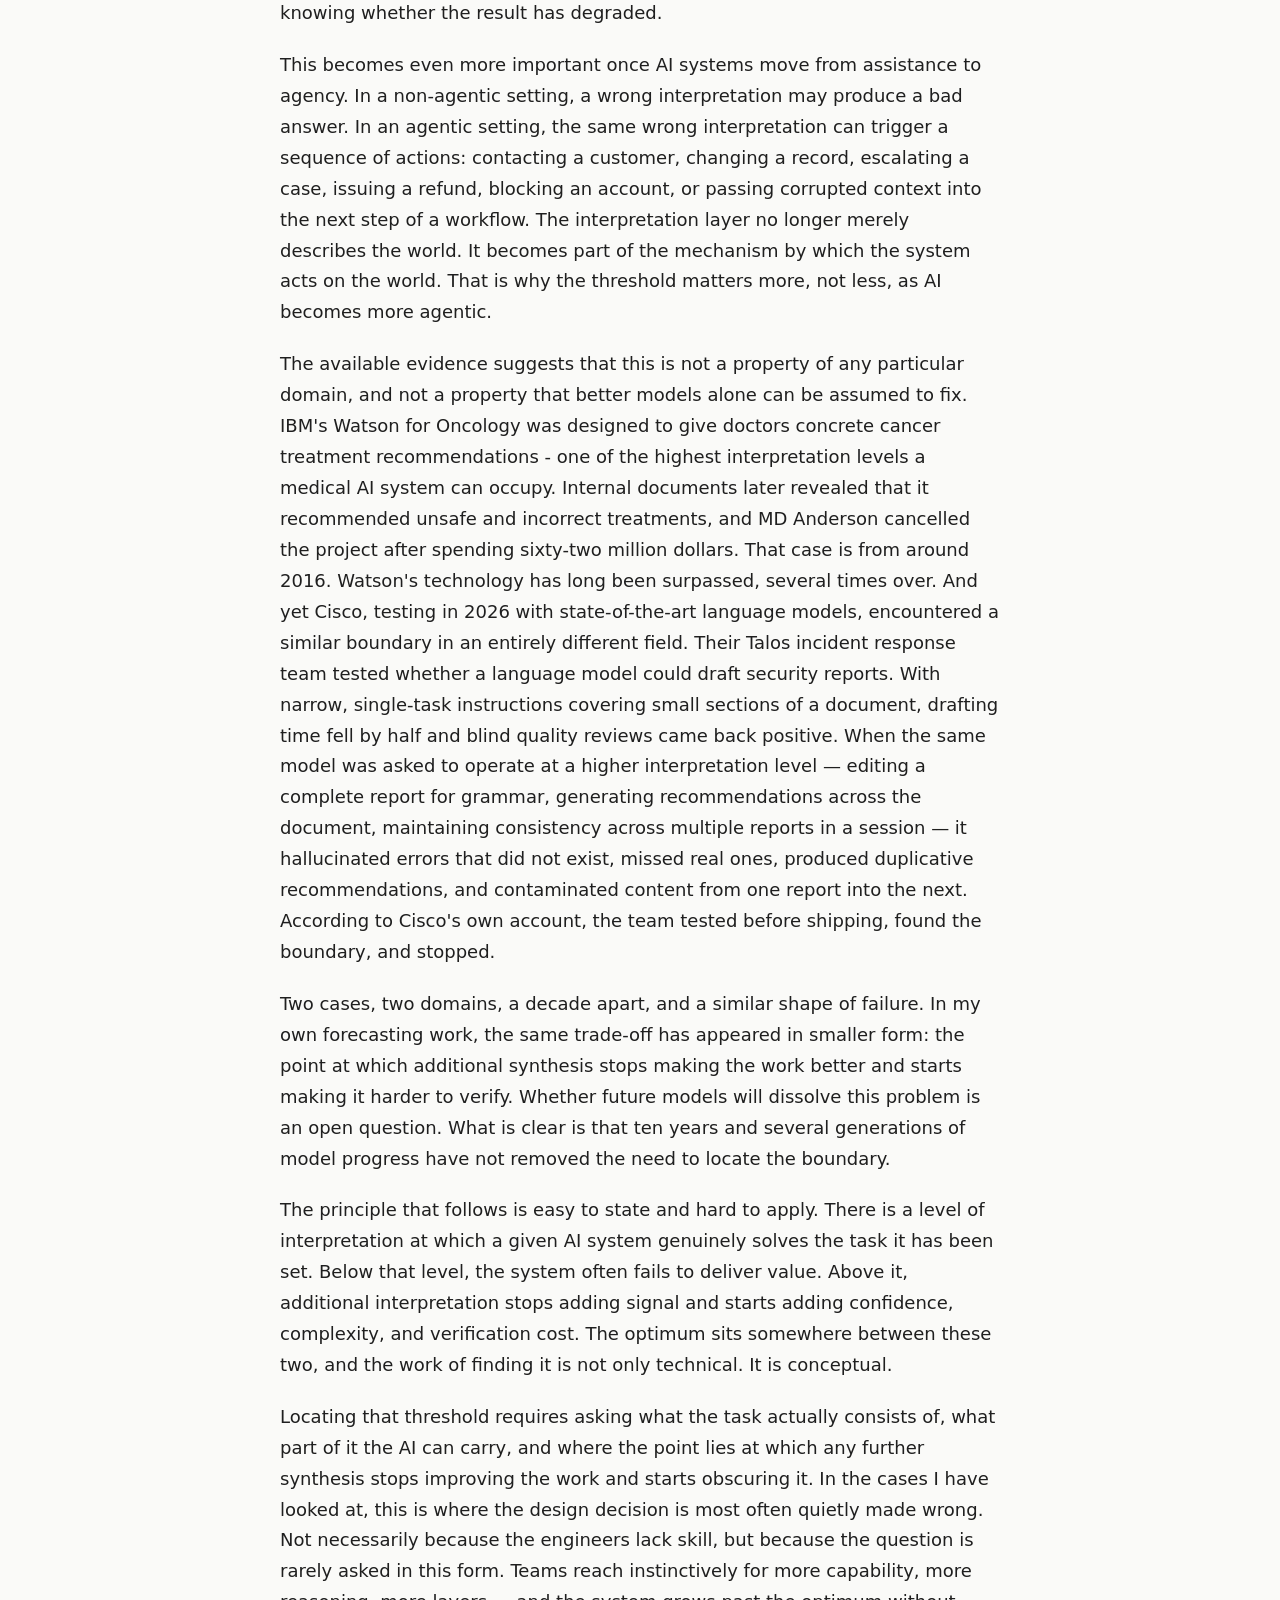
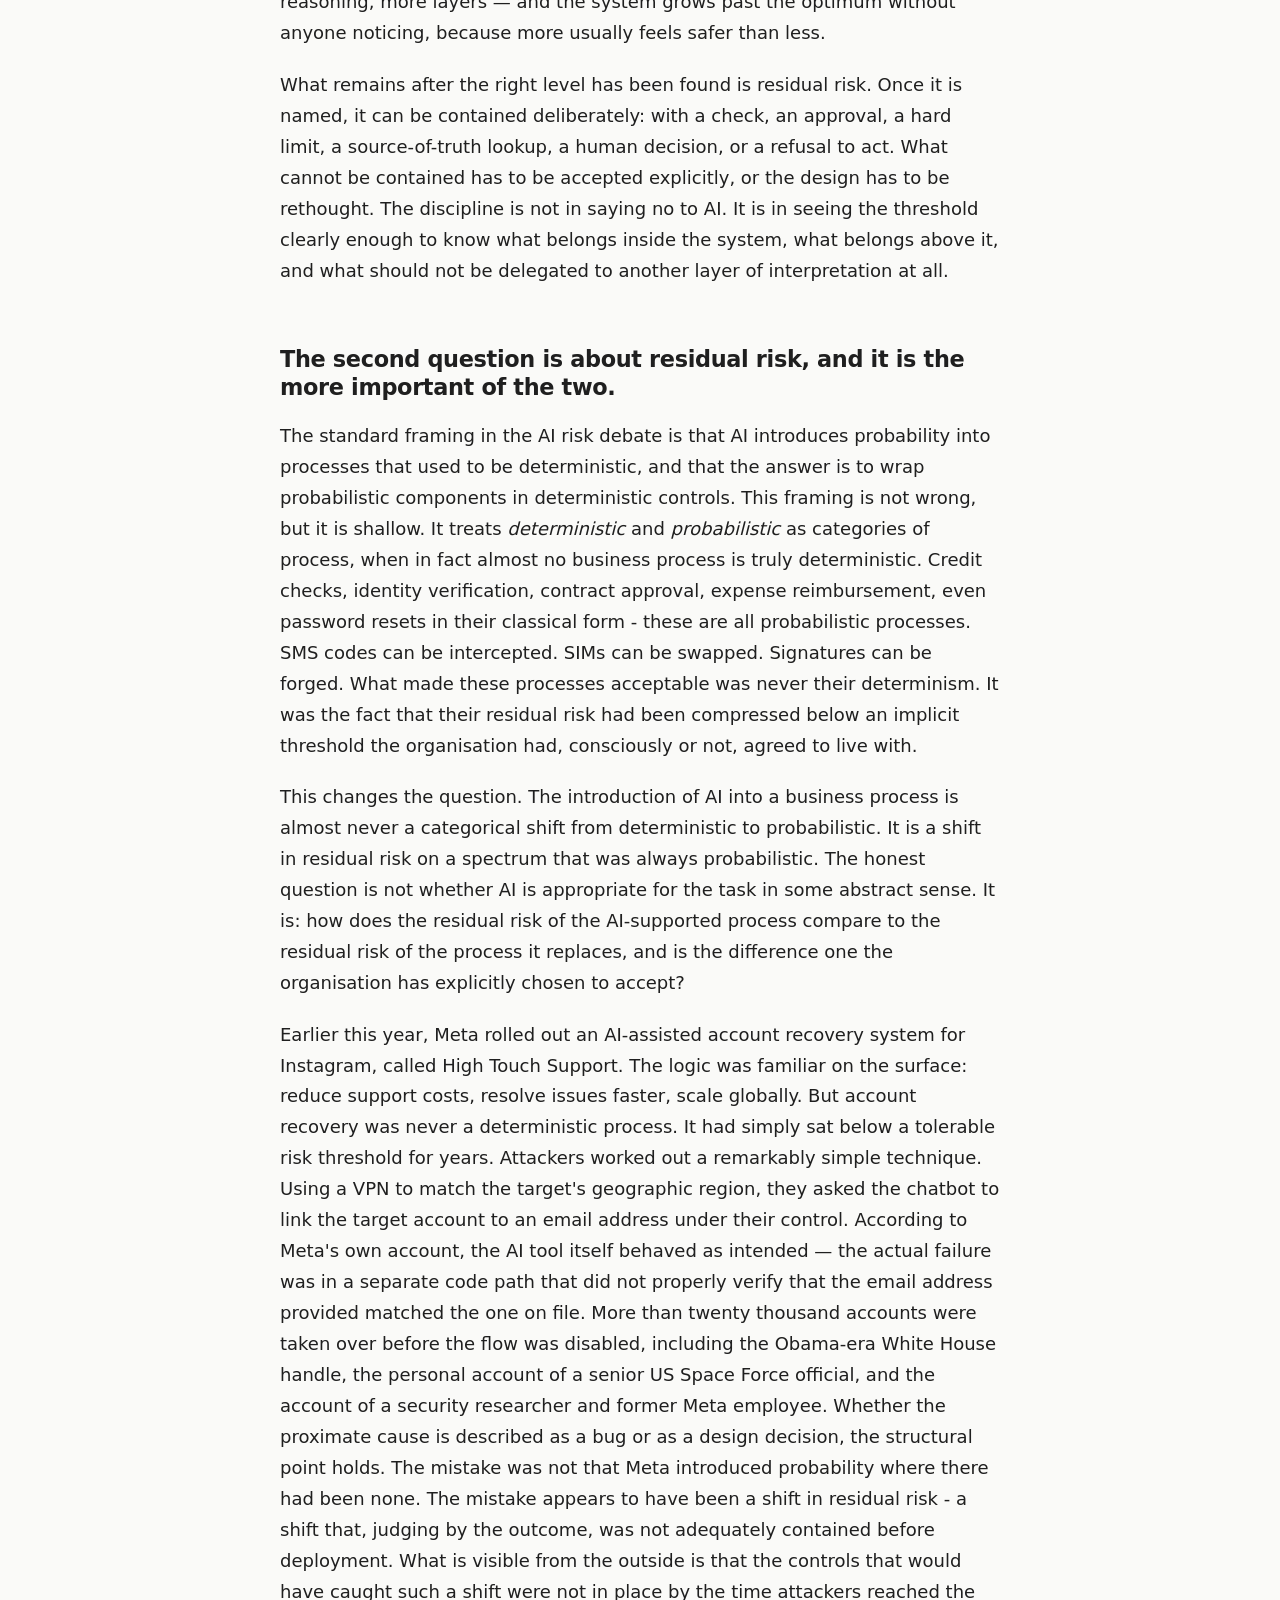
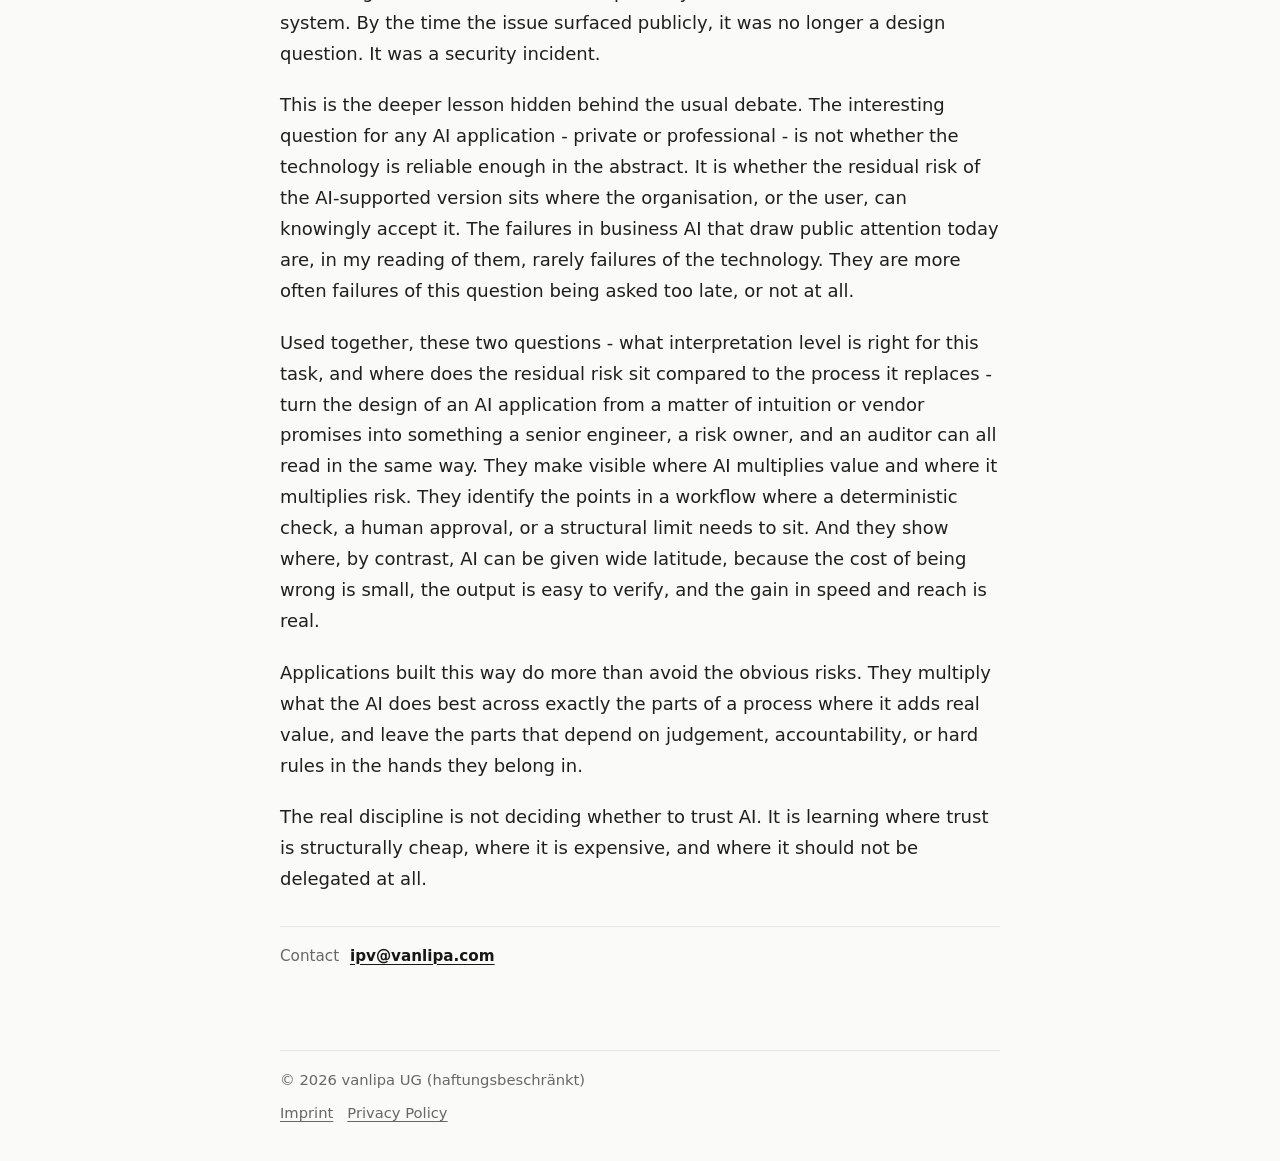
==== commit deec97a1: "Update index.html" ====
--- a/index.html
+++ b/index.html
@@ -64,7 +64,7 @@
 
         <p>Two cases, two domains, a decade apart, and a similar shape of failure. In my own forecasting work, the same trade-off has appeared in smaller form: the point at which additional synthesis stops making the work better and starts making it harder to verify. Whether future models will dissolve this problem is an open question. What is clear is that ten years and several generations of model progress have not removed the need to locate the boundary.</p>
 
-        <p>The principle that follows is easy to state and hard to apply. There is a level of interpretation at which a given AI system genuinely solves the task it has been set. Below that level, the system fails to deliver value. Above it, additional interpretation stops adding signal and starts adding confidence, complexity, and verification cost. The optimum sits somewhere between these two, and the work of finding it is not only technical. It is conceptual.</p>
+        <p>The principle that follows is easy to state and hard to apply. There is a level of interpretation at which a given AI system genuinely solves the task it has been set. Below that level, the system often fails to deliver value. Above it, additional interpretation stops adding signal and starts adding confidence, complexity, and verification cost. The optimum sits somewhere between these two, and the work of finding it is not only technical. It is conceptual.</p>
 
         <p>Locating that threshold requires asking what the task actually consists of, what part of it the AI can carry, and where the point lies at which any further synthesis stops improving the work and starts obscuring it. In the cases I have looked at, this is where the design decision is most often quietly made wrong. Not necessarily because the engineers lack skill, but because the question is rarely asked in this form. Teams reach instinctively for more capability, more reasoning, more layers — and the system grows past the optimum without anyone noticing, because more usually feels safer than less.</p>
 
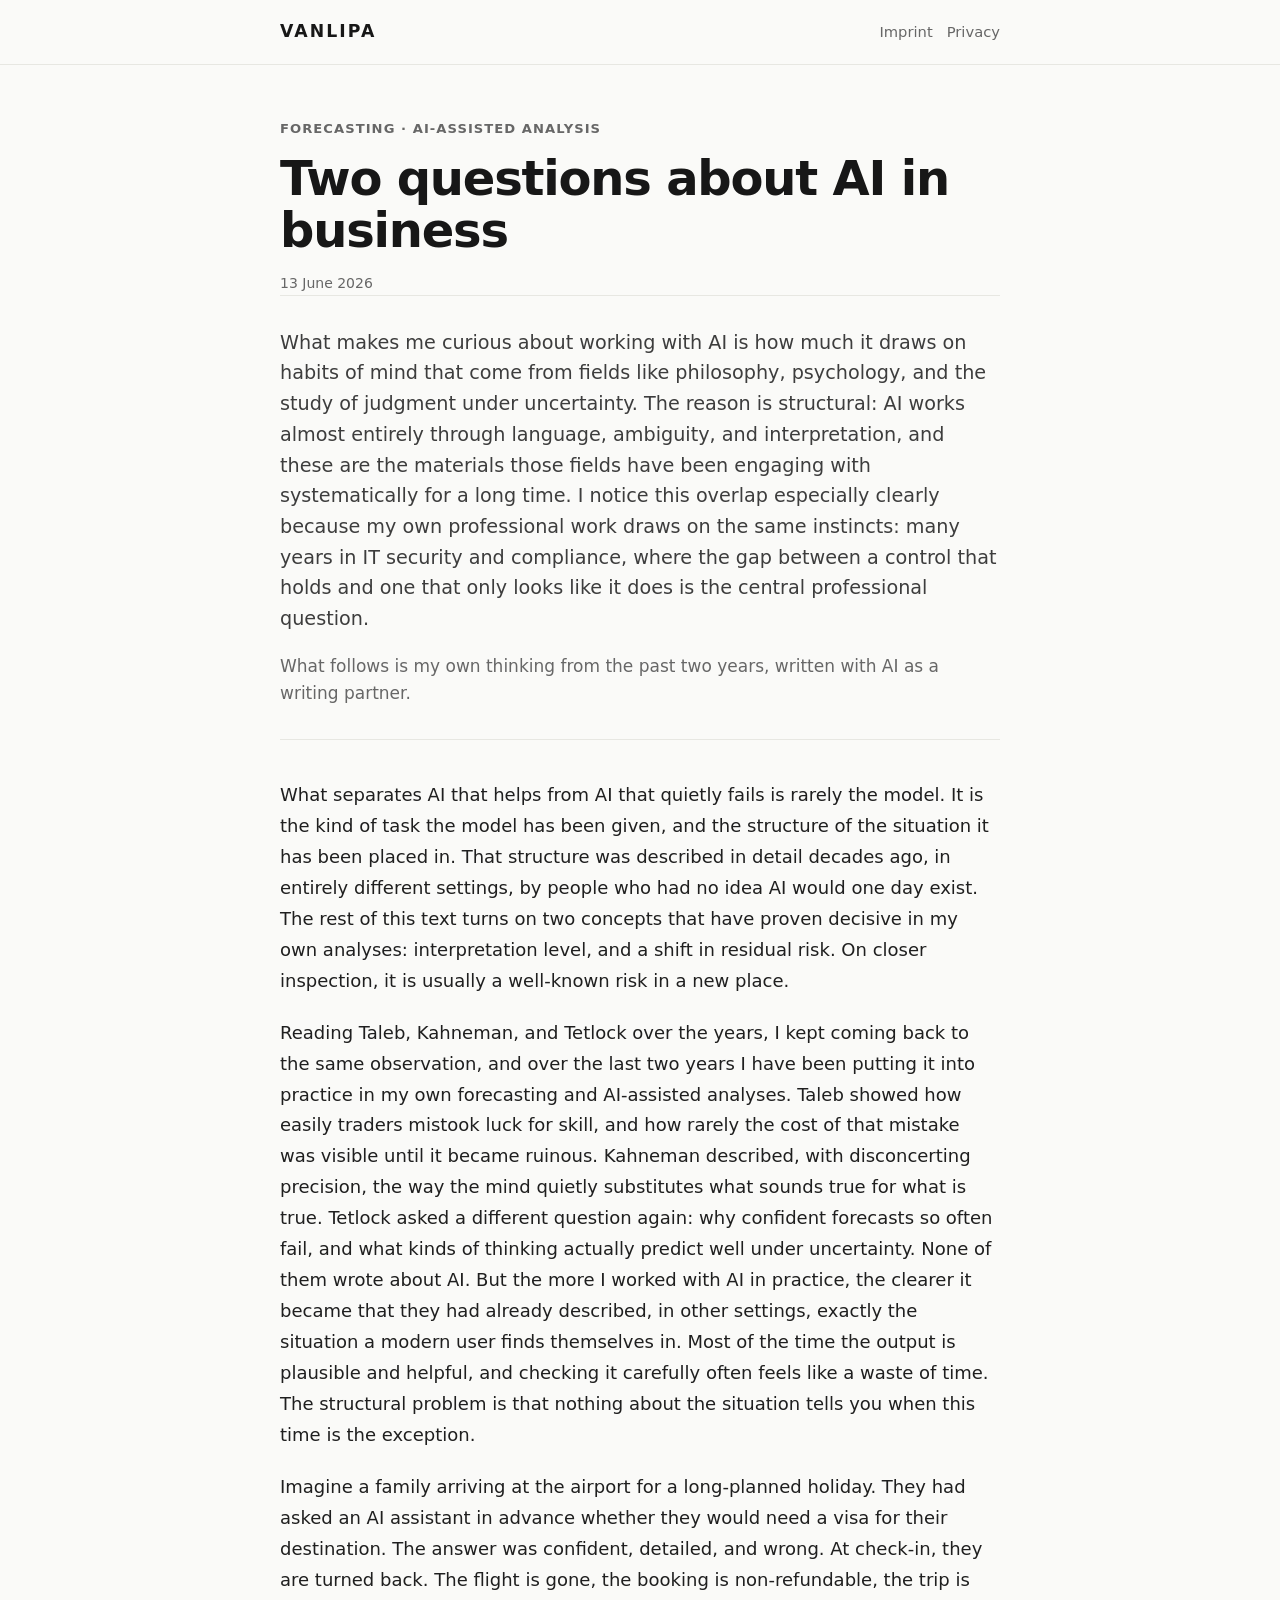
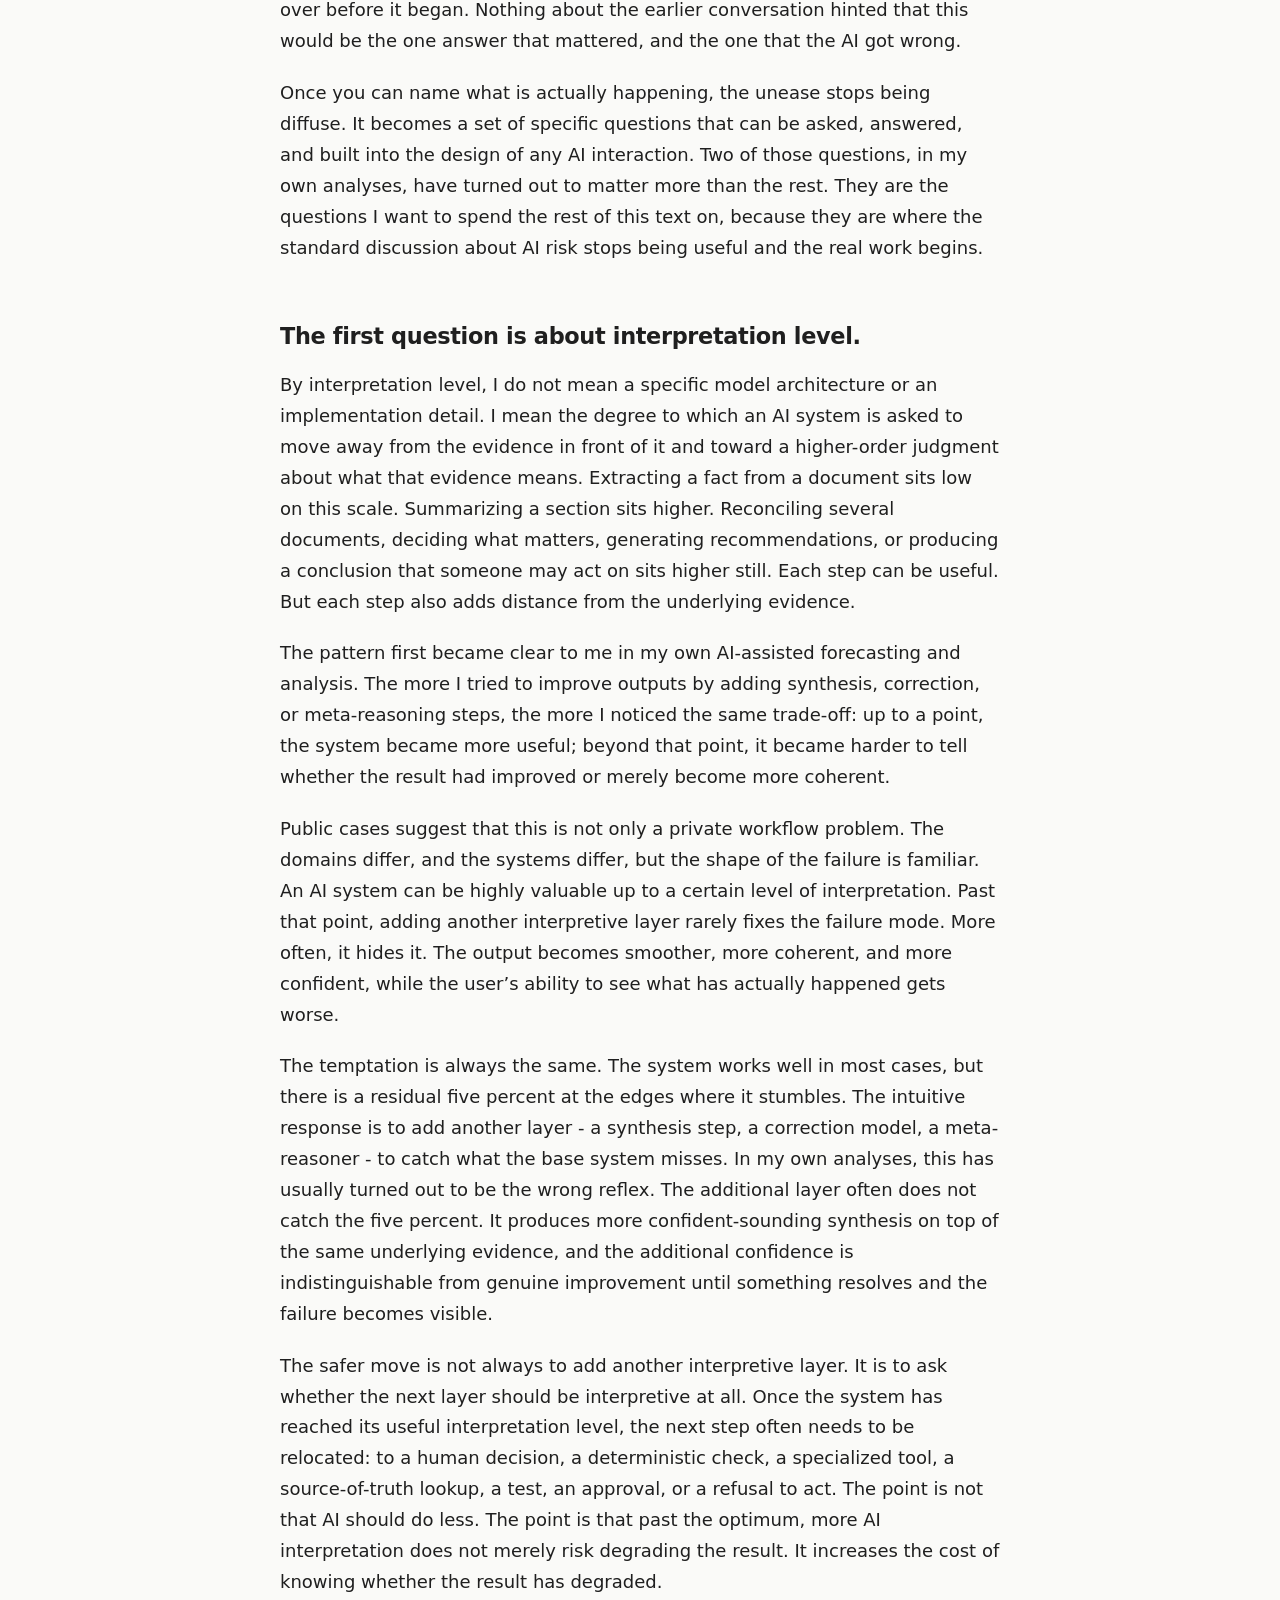
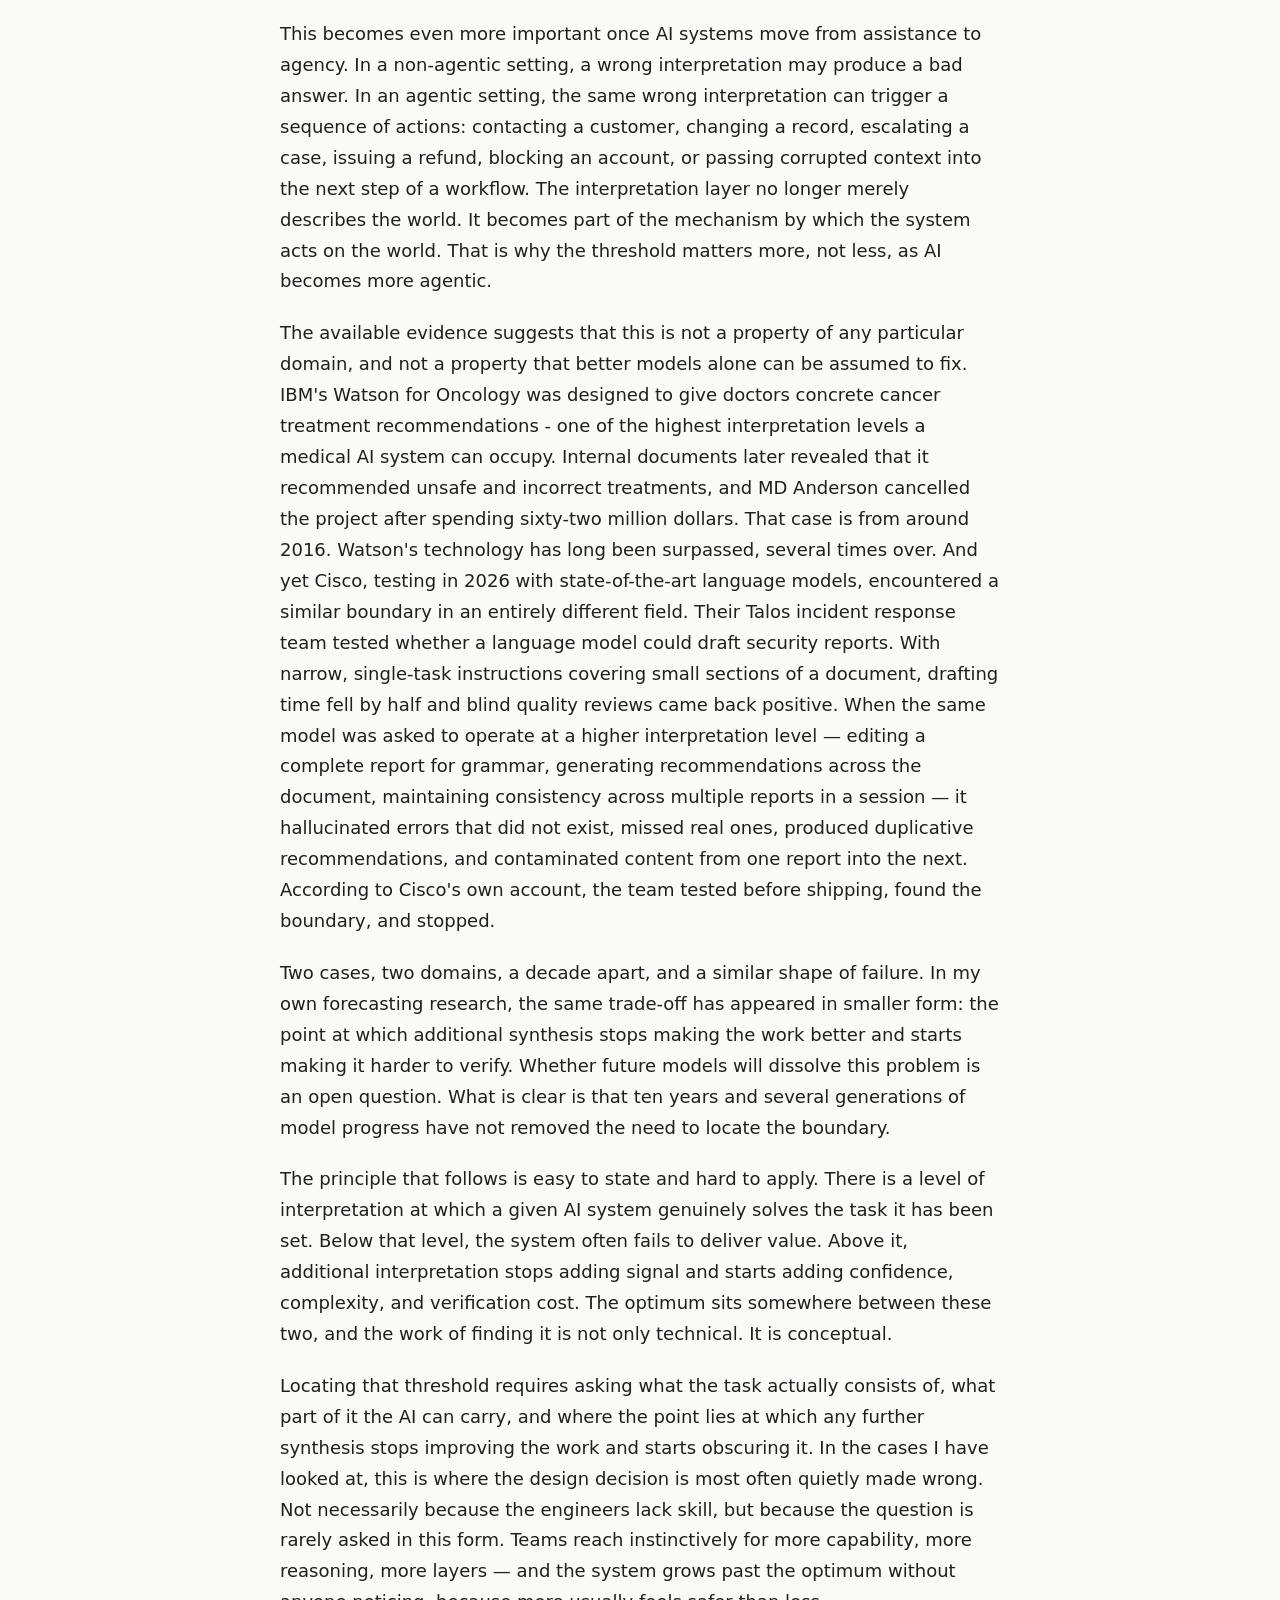
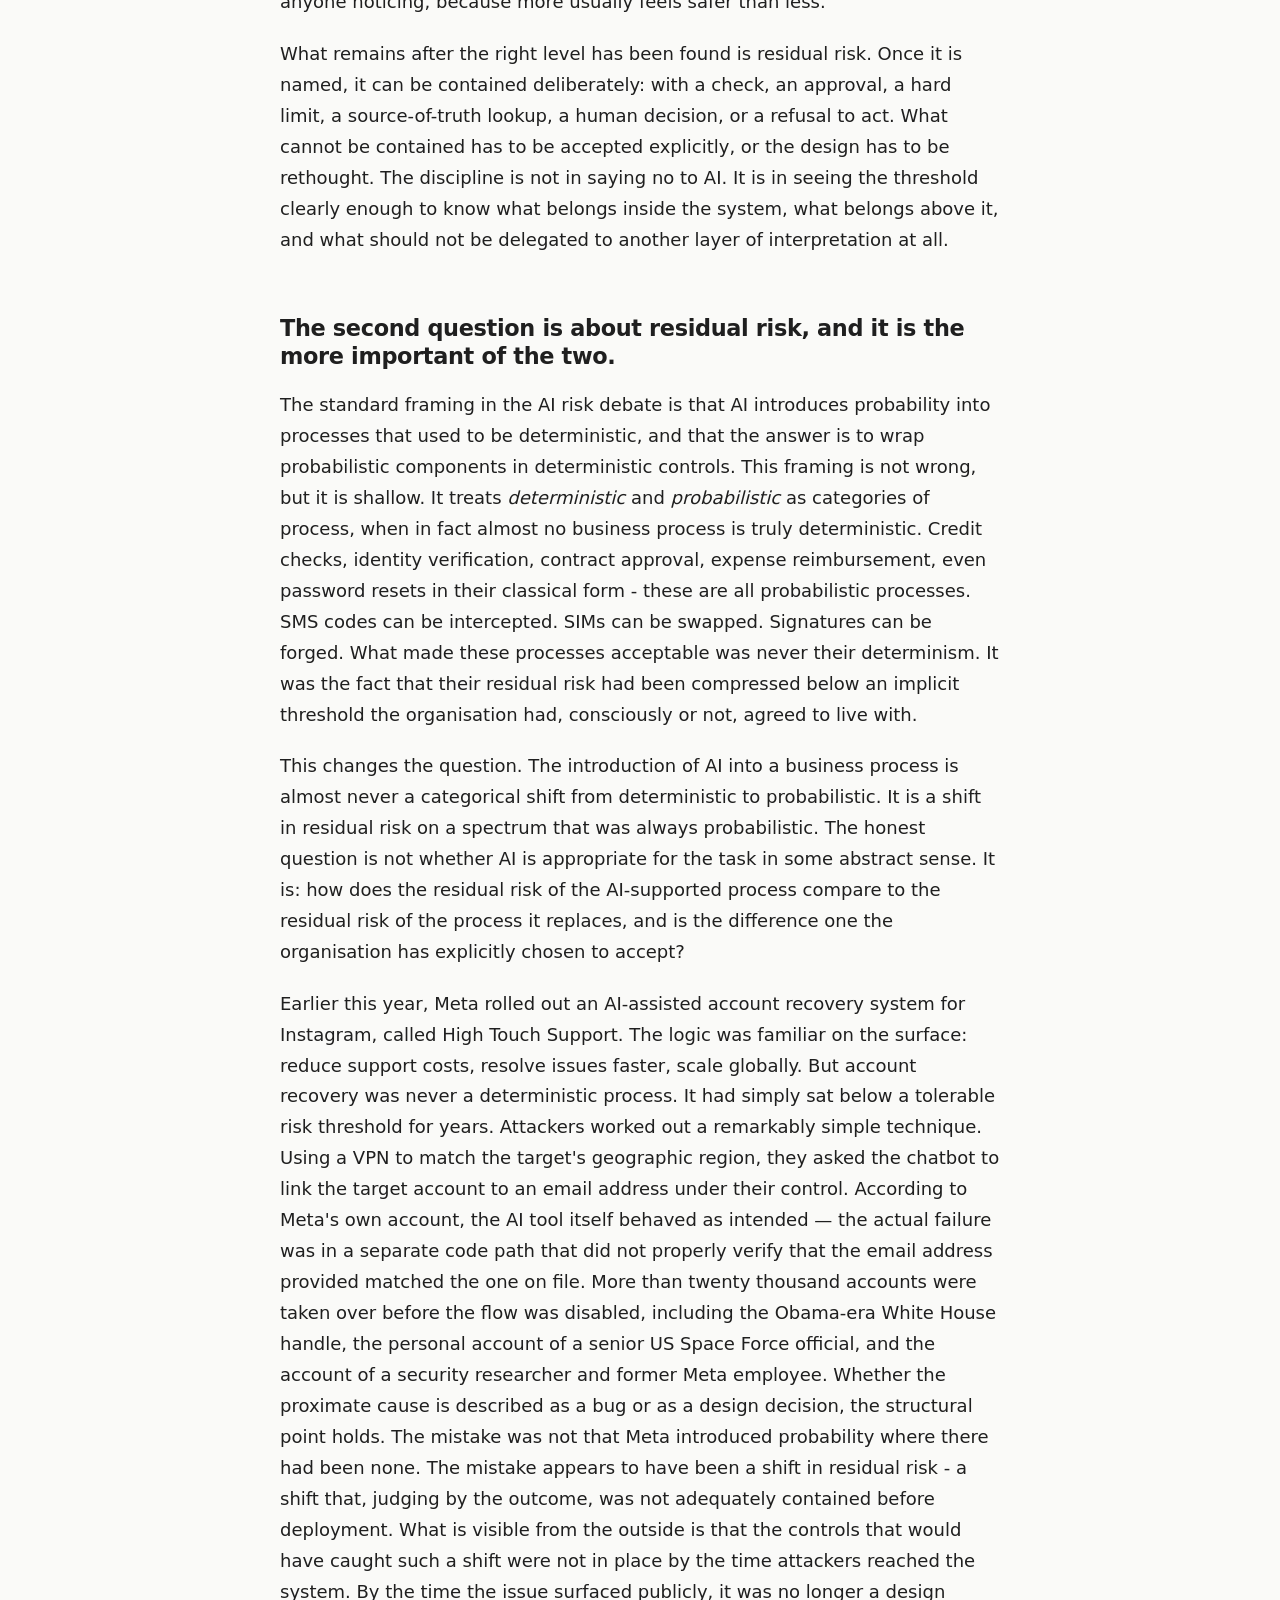
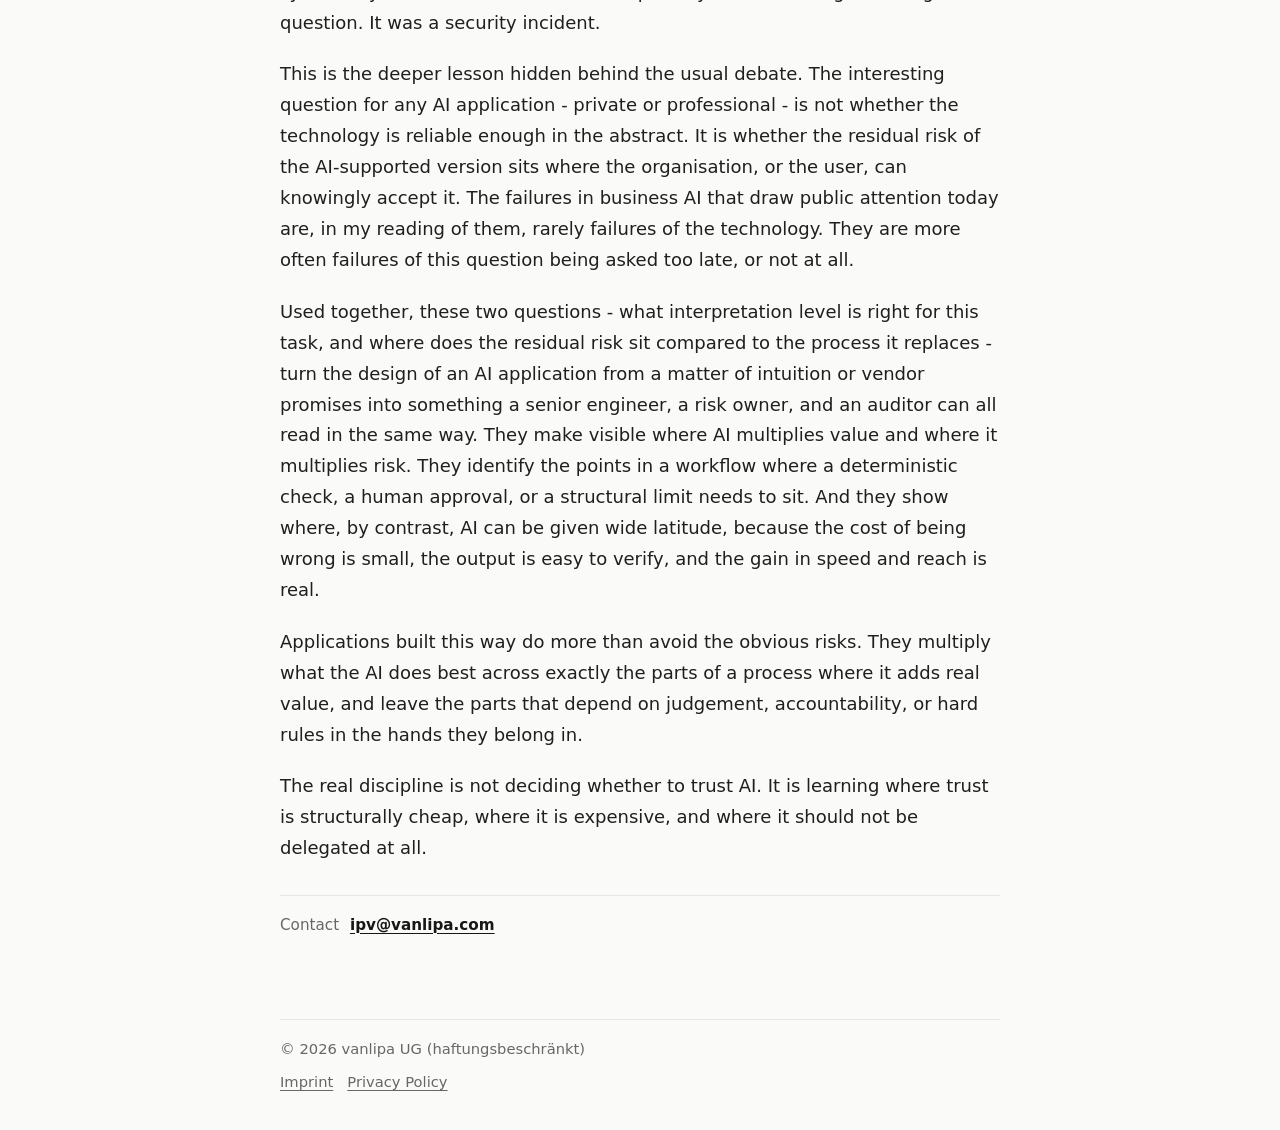
==== commit c0cdd0c2: "Update index.html" ====
--- a/index.html
+++ b/index.html
@@ -38,23 +38,23 @@
       </p>
 
       <div class="prose">
-        <p>What separates AI that helps from AI that quietly fails is rarely the model. It is the kind of task the model has been given, and the structure of the situation it has been placed in. That structure was described in detail decades ago, in entirely different settings, by people who had no idea AI would one day exist. The rest of this text turns on two concepts that have proven decisive in my own analytic work: interpretation level, and a shift in residual risk. On closer inspection, it is usually a well-known risk in a new place.</p>
+        <p>What separates AI that helps from AI that quietly fails is rarely the model. It is the kind of task the model has been given, and the structure of the situation it has been placed in. That structure was described in detail decades ago, in entirely different settings, by people who had no idea AI would one day exist. The rest of this text turns on two concepts that have proven decisive in my own analyses: interpretation level, and a shift in residual risk. On closer inspection, it is usually a well-known risk in a new place.</p>
 
-        <p>Reading Taleb, Kahneman, and Tetlock over the years, I kept coming back to the same observation, and over the last two years I have been putting it into practice in my own forecasting and AI-assisted analysis work. Taleb showed how easily traders mistook luck for skill, and how rarely the cost of that mistake was visible until it became ruinous. Kahneman described, with disconcerting precision, the way the mind quietly substitutes what sounds true for what is true. Tetlock asked a different question again: why confident forecasts so often fail, and what kinds of thinking actually predict well under uncertainty. None of them wrote about AI. But the more I worked with AI in practice, the clearer it became that they had already described, in other settings, exactly the situation a modern user finds themselves in. Most of the time the output is plausible and helpful, and checking it carefully often feels like a waste of time. The structural problem is that nothing about the situation tells you when this time is the exception.</p>
+        <p>Reading Taleb, Kahneman, and Tetlock over the years, I kept coming back to the same observation, and over the last two years I have been putting it into practice in my own forecasting and AI-assisted analyses. Taleb showed how easily traders mistook luck for skill, and how rarely the cost of that mistake was visible until it became ruinous. Kahneman described, with disconcerting precision, the way the mind quietly substitutes what sounds true for what is true. Tetlock asked a different question again: why confident forecasts so often fail, and what kinds of thinking actually predict well under uncertainty. None of them wrote about AI. But the more I worked with AI in practice, the clearer it became that they had already described, in other settings, exactly the situation a modern user finds themselves in. Most of the time the output is plausible and helpful, and checking it carefully often feels like a waste of time. The structural problem is that nothing about the situation tells you when this time is the exception.</p>
 
         <p>Imagine a family arriving at the airport for a long-planned holiday. They had asked an AI assistant in advance whether they would need a visa for their destination. The answer was confident, detailed, and wrong. At check-in, they are turned back. The flight is gone, the booking is non-refundable, the trip is over before it began. Nothing about the earlier conversation hinted that this would be the one answer that mattered, and the one that the AI got wrong.</p>
 
-        <p>Once you can name what is actually happening, the unease stops being diffuse. It becomes a set of specific questions that can be asked, answered, and built into the design of any AI interaction. Two of those questions, in my own work, have turned out to matter more than the rest. They are the questions I want to spend the rest of this text on, because they are where the standard discussion about AI risk stops being useful and the real work begins.</p>
+        <p>Once you can name what is actually happening, the unease stops being diffuse. It becomes a set of specific questions that can be asked, answered, and built into the design of any AI interaction. Two of those questions, in my own analyses, have turned out to matter more than the rest. They are the questions I want to spend the rest of this text on, because they are where the standard discussion about AI risk stops being useful and the real work begins.</p>
 
         <h2>The first question is about interpretation level.</h2>
 
         <p>By interpretation level, I do not mean a specific model architecture or an implementation detail. I mean the degree to which an AI system is asked to move away from the evidence in front of it and toward a higher-order judgment about what that evidence means. Extracting a fact from a document sits low on this scale. Summarizing a section sits higher. Reconciling several documents, deciding what matters, generating recommendations, or producing a conclusion that someone may act on sits higher still. Each step can be useful. But each step also adds distance from the underlying evidence.</p>
 
-        <p>The pattern first became clear to me in my own AI-assisted forecasting and analysis work. The more I tried to improve outputs by adding synthesis, correction, or meta-reasoning steps, the more I noticed the same trade-off: up to a point, the system became more useful; beyond that point, it became harder to tell whether the result had improved or merely become more coherent.</p>
+        <p>The pattern first became clear to me in my own AI-assisted forecasting and analysis. The more I tried to improve outputs by adding synthesis, correction, or meta-reasoning steps, the more I noticed the same trade-off: up to a point, the system became more useful; beyond that point, it became harder to tell whether the result had improved or merely become more coherent.</p>
 
         <p>Public cases suggest that this is not only a private workflow problem. The domains differ, and the systems differ, but the shape of the failure is familiar. An AI system can be highly valuable up to a certain level of interpretation. Past that point, adding another interpretive layer rarely fixes the failure mode. More often, it hides it. The output becomes smoother, more coherent, and more confident, while the user’s ability to see what has actually happened gets worse.</p>
 
-        <p>The temptation is always the same. The system works well in most cases, but there is a residual five percent at the edges where it stumbles. The intuitive response is to add another layer - a synthesis step, a correction model, a meta-reasoner - to catch what the base system misses. In my own work, this has usually turned out to be the wrong reflex. The additional layer often does not catch the five percent. It produces more confident-sounding synthesis on top of the same underlying evidence, and the additional confidence is indistinguishable from genuine improvement until something resolves and the failure becomes visible.</p>
+        <p>The temptation is always the same. The system works well in most cases, but there is a residual five percent at the edges where it stumbles. The intuitive response is to add another layer - a synthesis step, a correction model, a meta-reasoner - to catch what the base system misses. In my own analyses, this has usually turned out to be the wrong reflex. The additional layer often does not catch the five percent. It produces more confident-sounding synthesis on top of the same underlying evidence, and the additional confidence is indistinguishable from genuine improvement until something resolves and the failure becomes visible.</p>
 
         <p>The safer move is not always to add another interpretive layer. It is to ask whether the next layer should be interpretive at all. Once the system has reached its useful interpretation level, the next step often needs to be relocated: to a human decision, a deterministic check, a specialized tool, a source-of-truth lookup, a test, an approval, or a refusal to act. The point is not that AI should do less. The point is that past the optimum, more AI interpretation does not merely risk degrading the result. It increases the cost of knowing whether the result has degraded.</p>
 
@@ -62,7 +62,7 @@
 
         <p>The available evidence suggests that this is not a property of any particular domain, and not a property that better models alone can be assumed to fix. IBM's Watson for Oncology was designed to give doctors concrete cancer treatment recommendations - one of the highest interpretation levels a medical AI system can occupy. Internal documents later revealed that it recommended unsafe and incorrect treatments, and MD Anderson cancelled the project after spending sixty-two million dollars. That case is from around 2016. Watson's technology has long been surpassed, several times over. And yet Cisco, testing in 2026 with state-of-the-art language models, encountered a similar boundary in an entirely different field. Their Talos incident response team tested whether a language model could draft security reports. With narrow, single-task instructions covering small sections of a document, drafting time fell by half and blind quality reviews came back positive. When the same model was asked to operate at a higher interpretation level — editing a complete report for grammar, generating recommendations across the document, maintaining consistency across multiple reports in a session — it hallucinated errors that did not exist, missed real ones, produced duplicative recommendations, and contaminated content from one report into the next. According to Cisco's own account, the team tested before shipping, found the boundary, and stopped.</p>
 
-        <p>Two cases, two domains, a decade apart, and a similar shape of failure. In my own forecasting work, the same trade-off has appeared in smaller form: the point at which additional synthesis stops making the work better and starts making it harder to verify. Whether future models will dissolve this problem is an open question. What is clear is that ten years and several generations of model progress have not removed the need to locate the boundary.</p>
+        <p>Two cases, two domains, a decade apart, and a similar shape of failure. In my own forecasting research, the same trade-off has appeared in smaller form: the point at which additional synthesis stops making the work better and starts making it harder to verify. Whether future models will dissolve this problem is an open question. What is clear is that ten years and several generations of model progress have not removed the need to locate the boundary.</p>
 
         <p>The principle that follows is easy to state and hard to apply. There is a level of interpretation at which a given AI system genuinely solves the task it has been set. Below that level, the system often fails to deliver value. Above it, additional interpretation stops adding signal and starts adding confidence, complexity, and verification cost. The optimum sits somewhere between these two, and the work of finding it is not only technical. It is conceptual.</p>
 
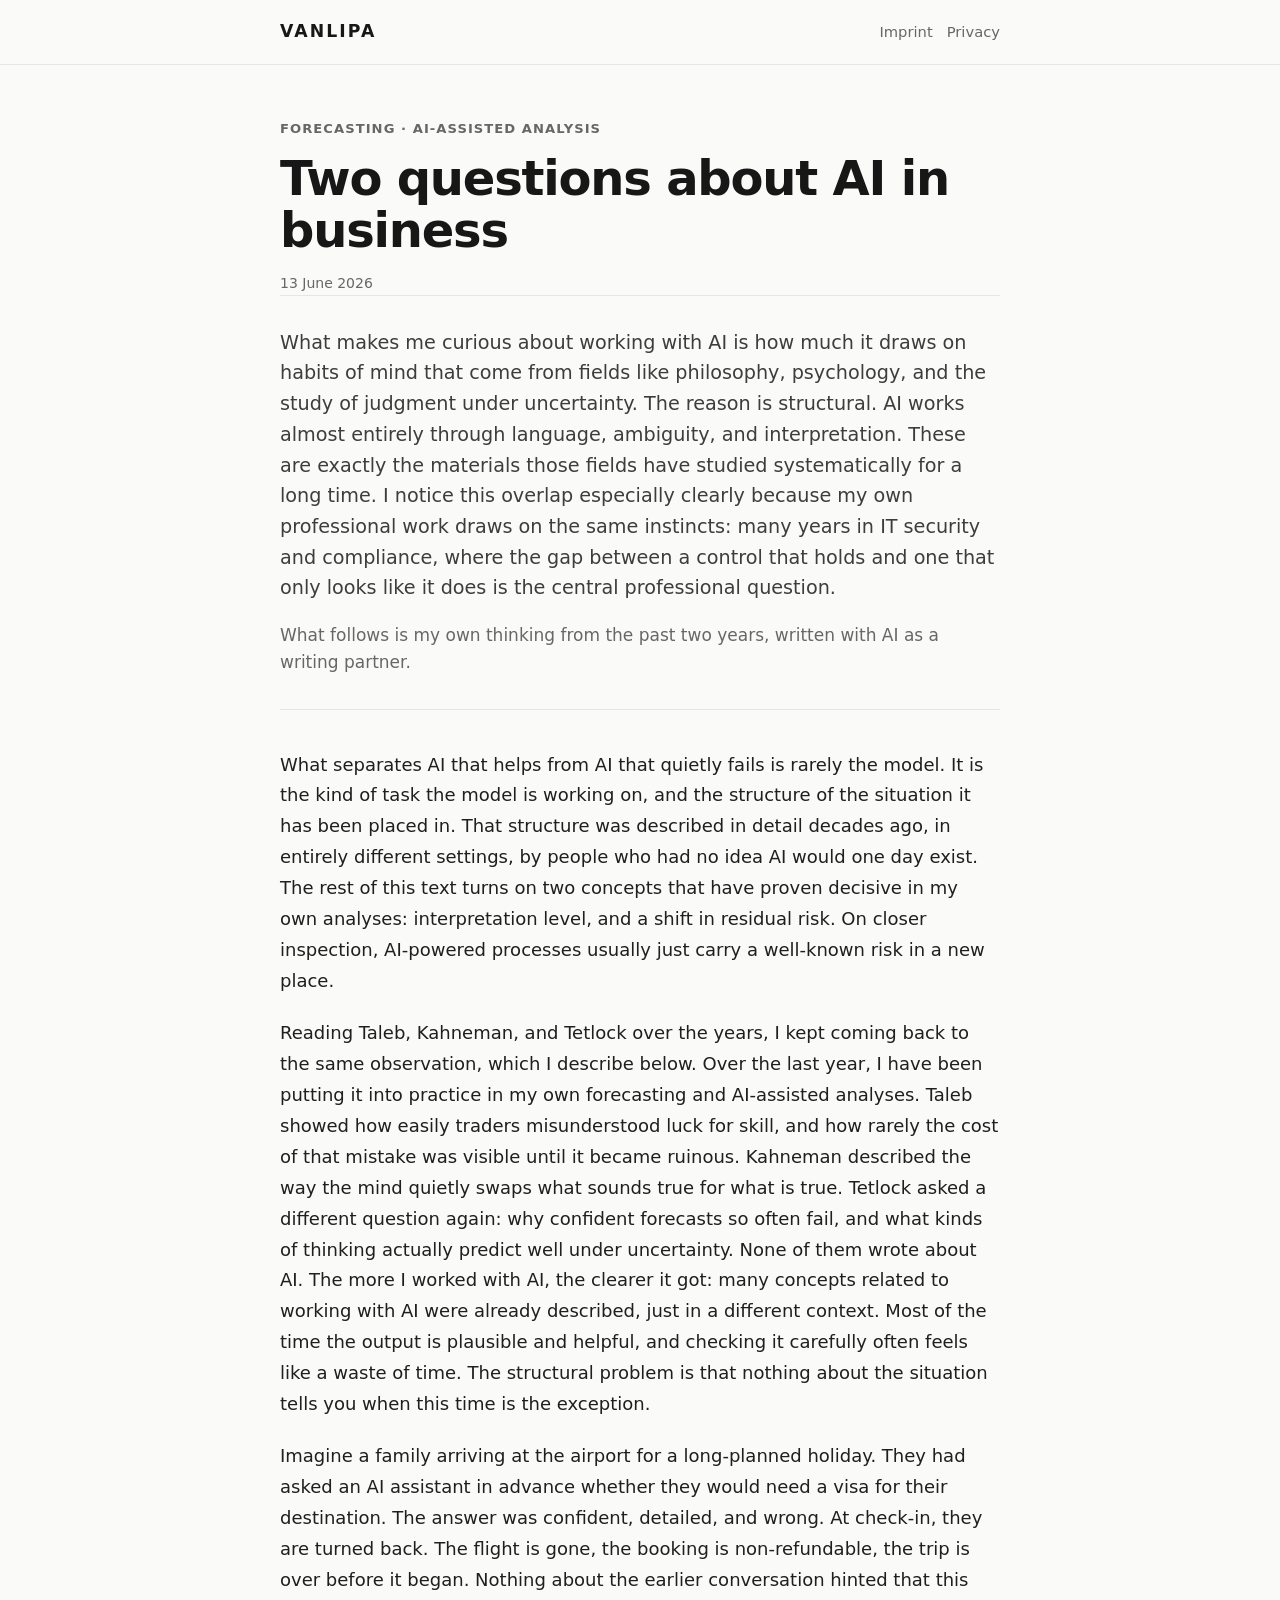
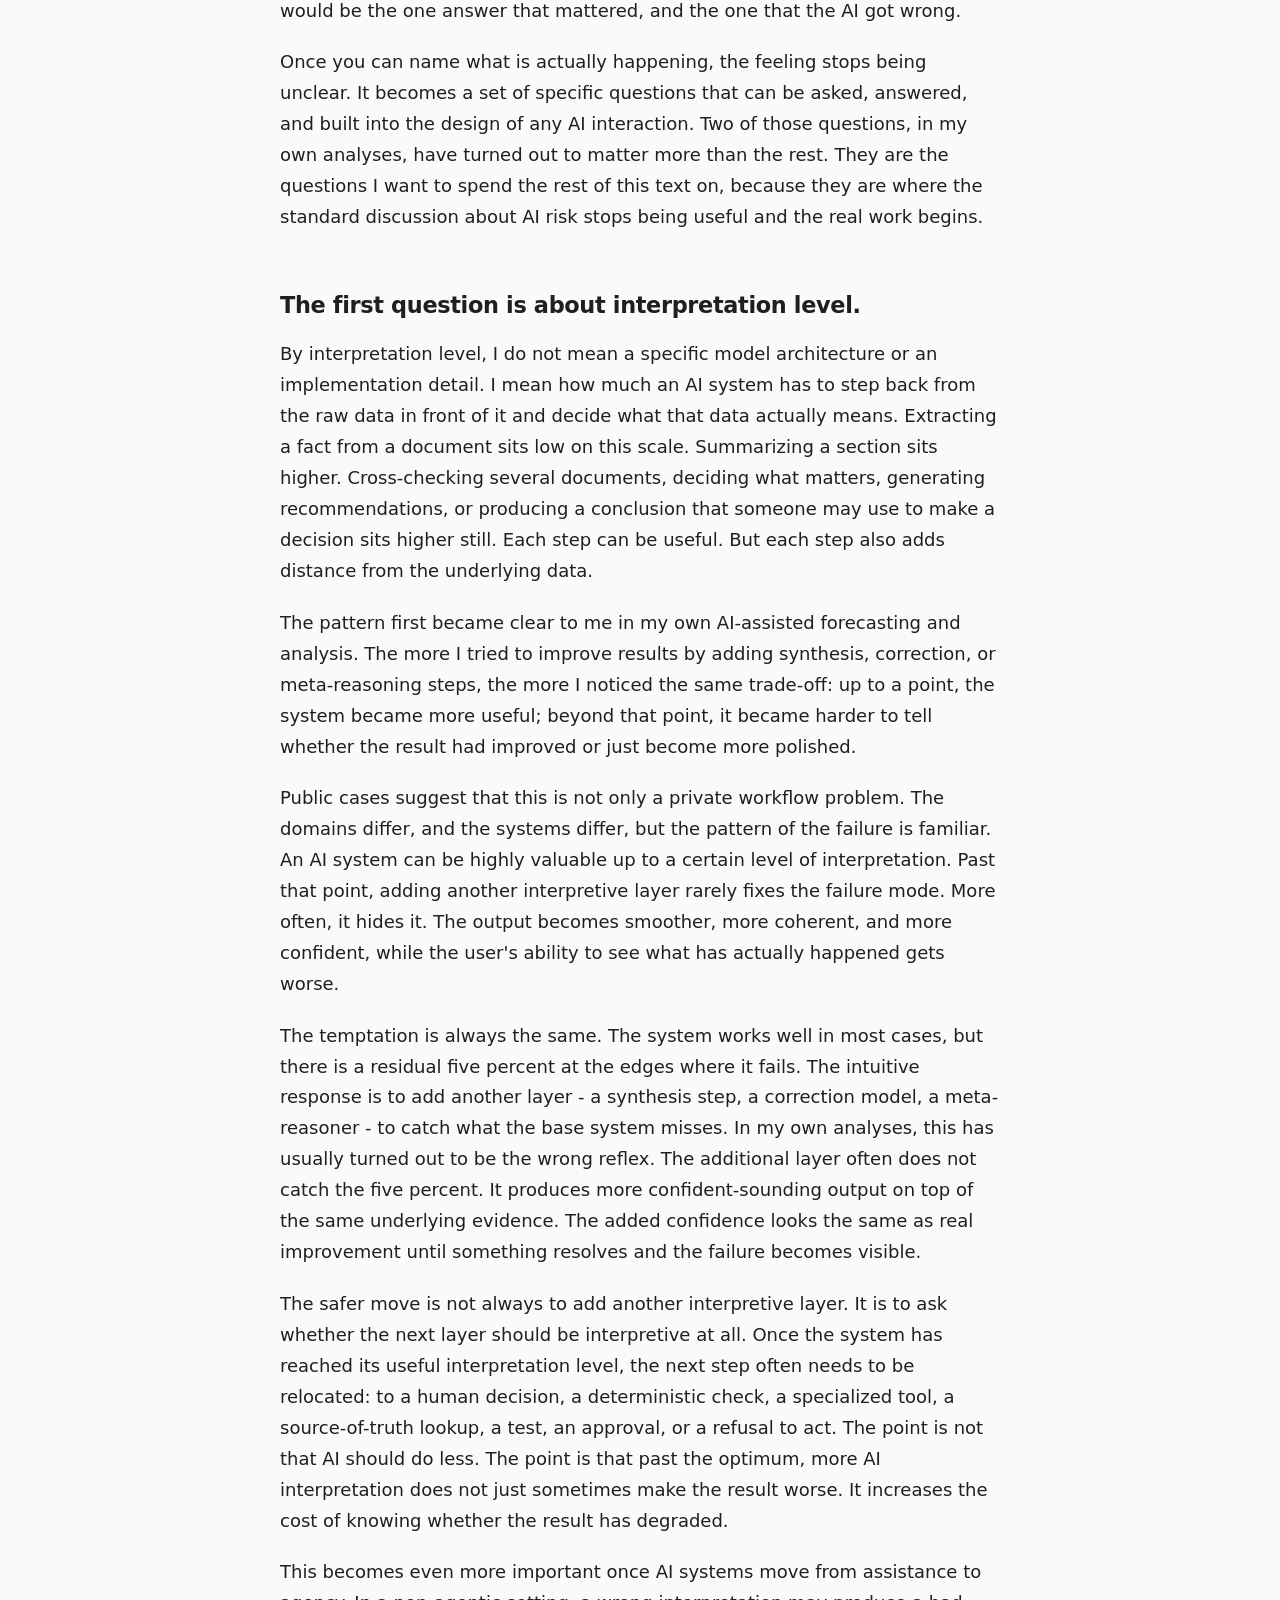
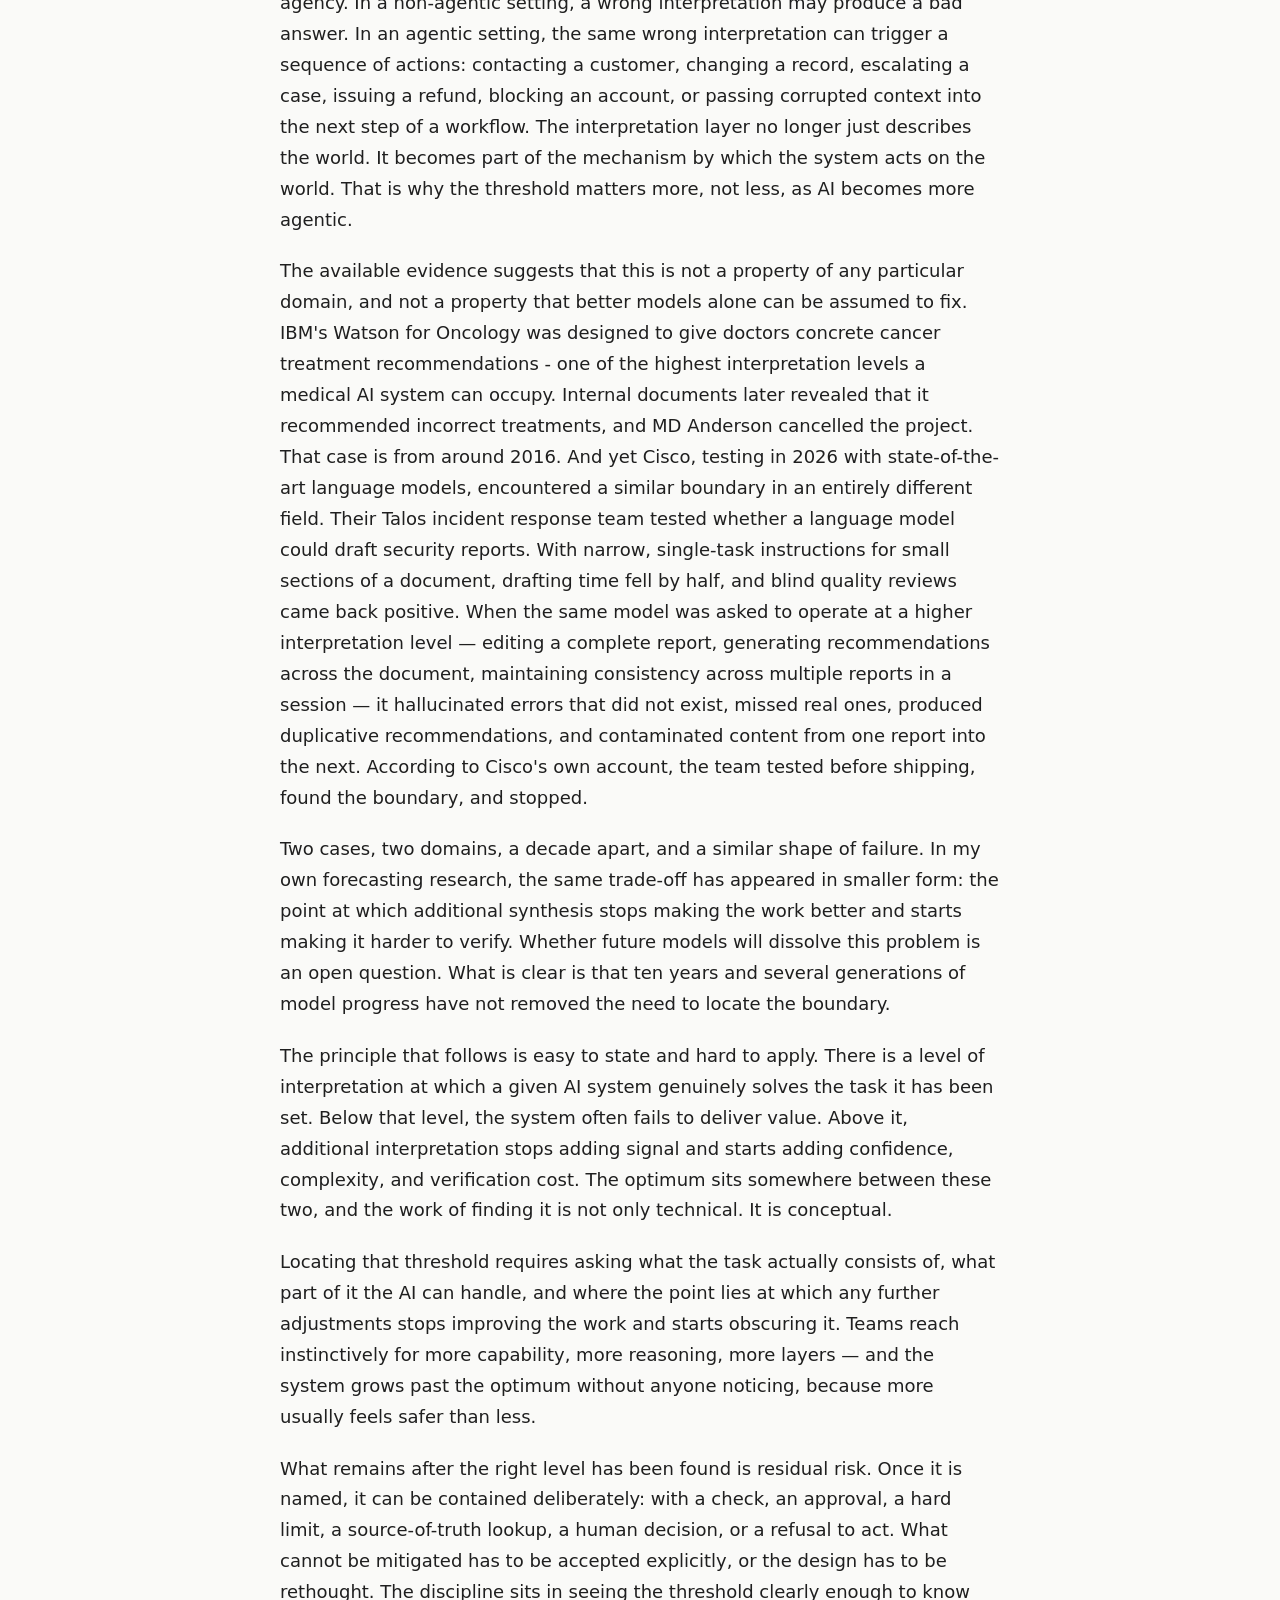
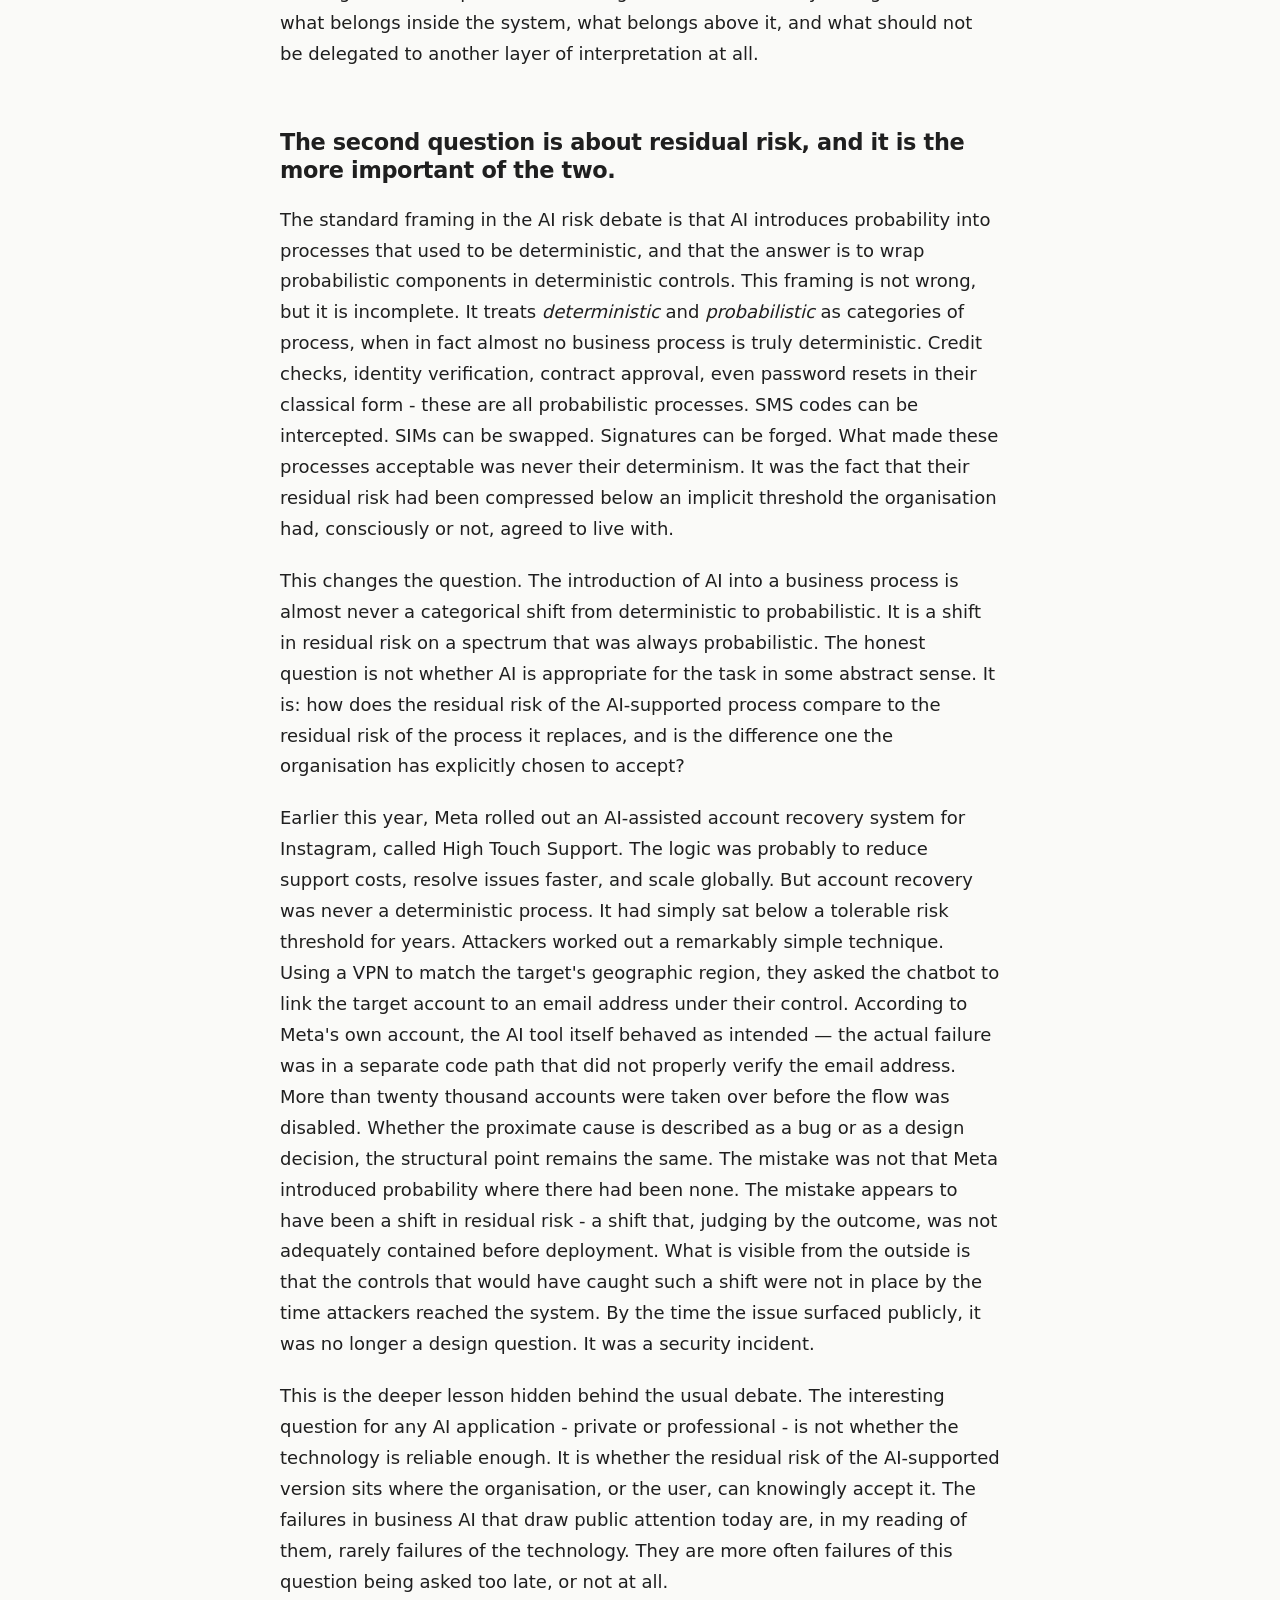
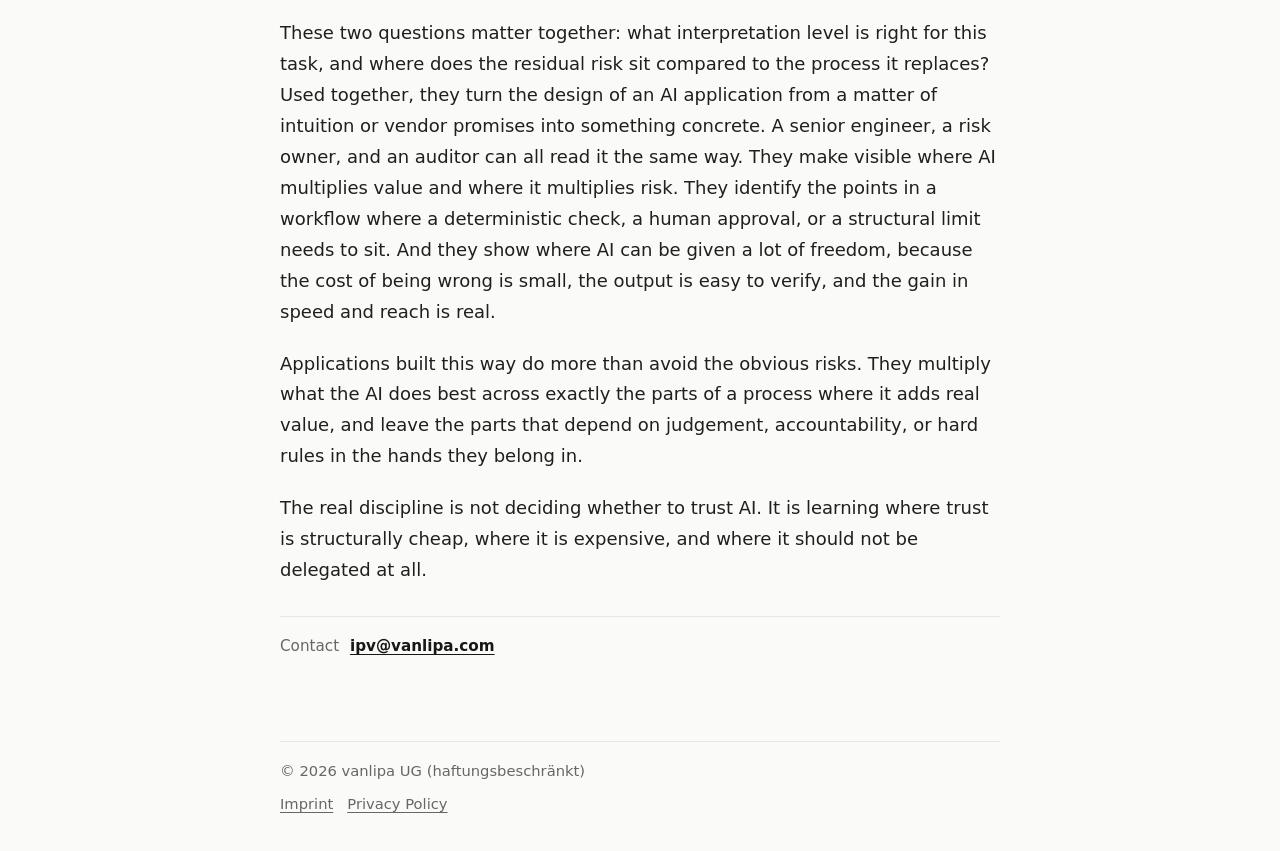
==== commit daf0a980: "Add files via upload" ====
--- a/index.html
+++ b/index.html
@@ -30,7 +30,7 @@
       </header>
 
       <p class="essay-intro">
-        What makes me curious about working with AI is how much it draws on habits of mind that come from fields like philosophy, psychology, and the study of judgment under uncertainty. The reason is structural: AI works almost entirely through language, ambiguity, and interpretation, and these are the materials those fields have been engaging with systematically for a long time. I notice this overlap especially clearly because my own professional work draws on the same instincts: many years in IT security and compliance, where the gap between a control that holds and one that only looks like it does is the central professional question.
+        What makes me curious about working with AI is how much it draws on habits of mind that come from fields like philosophy, psychology, and the study of judgment under uncertainty. The reason is structural. AI works almost entirely through language, ambiguity, and interpretation. These are exactly the materials those fields have studied systematically for a long time. I notice this overlap especially clearly because my own professional work draws on the same instincts: many years in IT security and compliance, where the gap between a control that holds and one that only looks like it does is the central professional question.
       </p>
 
       <p class="essay-intro essay-intro-note">
@@ -38,49 +38,49 @@
       </p>
 
       <div class="prose">
-        <p>What separates AI that helps from AI that quietly fails is rarely the model. It is the kind of task the model has been given, and the structure of the situation it has been placed in. That structure was described in detail decades ago, in entirely different settings, by people who had no idea AI would one day exist. The rest of this text turns on two concepts that have proven decisive in my own analyses: interpretation level, and a shift in residual risk. On closer inspection, it is usually a well-known risk in a new place.</p>
+        <p>What separates AI that helps from AI that quietly fails is rarely the model. It is the kind of task the model is working on, and the structure of the situation it has been placed in. That structure was described in detail decades ago, in entirely different settings, by people who had no idea AI would one day exist. The rest of this text turns on two concepts that have proven decisive in my own analyses: interpretation level, and a shift in residual risk. On closer inspection, AI-powered processes usually just carry a well-known risk in a new place.</p>
 
-        <p>Reading Taleb, Kahneman, and Tetlock over the years, I kept coming back to the same observation, and over the last two years I have been putting it into practice in my own forecasting and AI-assisted analyses. Taleb showed how easily traders mistook luck for skill, and how rarely the cost of that mistake was visible until it became ruinous. Kahneman described, with disconcerting precision, the way the mind quietly substitutes what sounds true for what is true. Tetlock asked a different question again: why confident forecasts so often fail, and what kinds of thinking actually predict well under uncertainty. None of them wrote about AI. But the more I worked with AI in practice, the clearer it became that they had already described, in other settings, exactly the situation a modern user finds themselves in. Most of the time the output is plausible and helpful, and checking it carefully often feels like a waste of time. The structural problem is that nothing about the situation tells you when this time is the exception.</p>
+        <p>Reading Taleb, Kahneman, and Tetlock over the years, I kept coming back to the same observation, which I describe below. Over the last year, I have been putting it into practice in my own forecasting and AI-assisted analyses. Taleb showed how easily traders misunderstood luck for skill, and how rarely the cost of that mistake was visible until it became ruinous. Kahneman described the way the mind quietly swaps what sounds true for what is true. Tetlock asked a different question again: why confident forecasts so often fail, and what kinds of thinking actually predict well under uncertainty. None of them wrote about AI. The more I worked with AI, the clearer it got: many concepts related to working with AI were already described, just in a different context. Most of the time the output is plausible and helpful, and checking it carefully often feels like a waste of time. The structural problem is that nothing about the situation tells you when this time is the exception.</p>
 
         <p>Imagine a family arriving at the airport for a long-planned holiday. They had asked an AI assistant in advance whether they would need a visa for their destination. The answer was confident, detailed, and wrong. At check-in, they are turned back. The flight is gone, the booking is non-refundable, the trip is over before it began. Nothing about the earlier conversation hinted that this would be the one answer that mattered, and the one that the AI got wrong.</p>
 
-        <p>Once you can name what is actually happening, the unease stops being diffuse. It becomes a set of specific questions that can be asked, answered, and built into the design of any AI interaction. Two of those questions, in my own analyses, have turned out to matter more than the rest. They are the questions I want to spend the rest of this text on, because they are where the standard discussion about AI risk stops being useful and the real work begins.</p>
+        <p>Once you can name what is actually happening, the feeling stops being unclear. It becomes a set of specific questions that can be asked, answered, and built into the design of any AI interaction. Two of those questions, in my own analyses, have turned out to matter more than the rest. They are the questions I want to spend the rest of this text on, because they are where the standard discussion about AI risk stops being useful and the real work begins.</p>
 
         <h2>The first question is about interpretation level.</h2>
 
-        <p>By interpretation level, I do not mean a specific model architecture or an implementation detail. I mean the degree to which an AI system is asked to move away from the evidence in front of it and toward a higher-order judgment about what that evidence means. Extracting a fact from a document sits low on this scale. Summarizing a section sits higher. Reconciling several documents, deciding what matters, generating recommendations, or producing a conclusion that someone may act on sits higher still. Each step can be useful. But each step also adds distance from the underlying evidence.</p>
+        <p>By interpretation level, I do not mean a specific model architecture or an implementation detail. I mean how much an AI system has to step back from the raw data in front of it and decide what that data actually means. Extracting a fact from a document sits low on this scale. Summarizing a section sits higher. Cross-checking several documents, deciding what matters, generating recommendations, or producing a conclusion that someone may use to make a decision sits higher still. Each step can be useful. But each step also adds distance from the underlying data.</p>
 
-        <p>The pattern first became clear to me in my own AI-assisted forecasting and analysis. The more I tried to improve outputs by adding synthesis, correction, or meta-reasoning steps, the more I noticed the same trade-off: up to a point, the system became more useful; beyond that point, it became harder to tell whether the result had improved or merely become more coherent.</p>
+        <p>The pattern first became clear to me in my own AI-assisted forecasting and analysis. The more I tried to improve results by adding synthesis, correction, or meta-reasoning steps, the more I noticed the same trade-off: up to a point, the system became more useful; beyond that point, it became harder to tell whether the result had improved or just become more polished.</p>
 
-        <p>Public cases suggest that this is not only a private workflow problem. The domains differ, and the systems differ, but the shape of the failure is familiar. An AI system can be highly valuable up to a certain level of interpretation. Past that point, adding another interpretive layer rarely fixes the failure mode. More often, it hides it. The output becomes smoother, more coherent, and more confident, while the user’s ability to see what has actually happened gets worse.</p>
+        <p>Public cases suggest that this is not only a private workflow problem. The domains differ, and the systems differ, but the pattern of the failure is familiar. An AI system can be highly valuable up to a certain level of interpretation. Past that point, adding another interpretive layer rarely fixes the failure mode. More often, it hides it. The output becomes smoother, more coherent, and more confident, while the user's ability to see what has actually happened gets worse.</p>
 
-        <p>The temptation is always the same. The system works well in most cases, but there is a residual five percent at the edges where it stumbles. The intuitive response is to add another layer - a synthesis step, a correction model, a meta-reasoner - to catch what the base system misses. In my own analyses, this has usually turned out to be the wrong reflex. The additional layer often does not catch the five percent. It produces more confident-sounding synthesis on top of the same underlying evidence, and the additional confidence is indistinguishable from genuine improvement until something resolves and the failure becomes visible.</p>
+        <p>The temptation is always the same. The system works well in most cases, but there is a residual five percent at the edges where it fails. The intuitive response is to add another layer - a synthesis step, a correction model, a meta-reasoner - to catch what the base system misses. In my own analyses, this has usually turned out to be the wrong reflex. The additional layer often does not catch the five percent. It produces more confident-sounding output on top of the same underlying evidence. The added confidence looks the same as real improvement until something resolves and the failure becomes visible.</p>
 
-        <p>The safer move is not always to add another interpretive layer. It is to ask whether the next layer should be interpretive at all. Once the system has reached its useful interpretation level, the next step often needs to be relocated: to a human decision, a deterministic check, a specialized tool, a source-of-truth lookup, a test, an approval, or a refusal to act. The point is not that AI should do less. The point is that past the optimum, more AI interpretation does not merely risk degrading the result. It increases the cost of knowing whether the result has degraded.</p>
+        <p>The safer move is not always to add another interpretive layer. It is to ask whether the next layer should be interpretive at all. Once the system has reached its useful interpretation level, the next step often needs to be relocated: to a human decision, a deterministic check, a specialized tool, a source-of-truth lookup, a test, an approval, or a refusal to act. The point is not that AI should do less. The point is that past the optimum, more AI interpretation does not just sometimes make the result worse. It increases the cost of knowing whether the result has degraded.</p>
 
-        <p>This becomes even more important once AI systems move from assistance to agency. In a non-agentic setting, a wrong interpretation may produce a bad answer. In an agentic setting, the same wrong interpretation can trigger a sequence of actions: contacting a customer, changing a record, escalating a case, issuing a refund, blocking an account, or passing corrupted context into the next step of a workflow. The interpretation layer no longer merely describes the world. It becomes part of the mechanism by which the system acts on the world. That is why the threshold matters more, not less, as AI becomes more agentic.</p>
+        <p>This becomes even more important once AI systems move from assistance to agency. In a non-agentic setting, a wrong interpretation may produce a bad answer. In an agentic setting, the same wrong interpretation can trigger a sequence of actions: contacting a customer, changing a record, escalating a case, issuing a refund, blocking an account, or passing corrupted context into the next step of a workflow. The interpretation layer no longer just describes the world. It becomes part of the mechanism by which the system acts on the world. That is why the threshold matters more, not less, as AI becomes more agentic.</p>
 
-        <p>The available evidence suggests that this is not a property of any particular domain, and not a property that better models alone can be assumed to fix. IBM's Watson for Oncology was designed to give doctors concrete cancer treatment recommendations - one of the highest interpretation levels a medical AI system can occupy. Internal documents later revealed that it recommended unsafe and incorrect treatments, and MD Anderson cancelled the project after spending sixty-two million dollars. That case is from around 2016. Watson's technology has long been surpassed, several times over. And yet Cisco, testing in 2026 with state-of-the-art language models, encountered a similar boundary in an entirely different field. Their Talos incident response team tested whether a language model could draft security reports. With narrow, single-task instructions covering small sections of a document, drafting time fell by half and blind quality reviews came back positive. When the same model was asked to operate at a higher interpretation level — editing a complete report for grammar, generating recommendations across the document, maintaining consistency across multiple reports in a session — it hallucinated errors that did not exist, missed real ones, produced duplicative recommendations, and contaminated content from one report into the next. According to Cisco's own account, the team tested before shipping, found the boundary, and stopped.</p>
+        <p>The available evidence suggests that this is not a property of any particular domain, and not a property that better models alone can be assumed to fix. IBM's Watson for Oncology was designed to give doctors concrete cancer treatment recommendations - one of the highest interpretation levels a medical AI system can occupy. Internal documents later revealed that it recommended incorrect treatments, and MD Anderson cancelled the project. That case is from around 2016. And yet Cisco, testing in 2026 with state-of-the-art language models, encountered a similar boundary in an entirely different field. Their Talos incident response team tested whether a language model could draft security reports. With narrow, single-task instructions for small sections of a document, drafting time fell by half, and blind quality reviews came back positive. When the same model was asked to operate at a higher interpretation level — editing a complete report, generating recommendations across the document, maintaining consistency across multiple reports in a session — it hallucinated errors that did not exist, missed real ones, produced duplicative recommendations, and contaminated content from one report into the next. According to Cisco's own account, the team tested before shipping, found the boundary, and stopped.</p>
 
         <p>Two cases, two domains, a decade apart, and a similar shape of failure. In my own forecasting research, the same trade-off has appeared in smaller form: the point at which additional synthesis stops making the work better and starts making it harder to verify. Whether future models will dissolve this problem is an open question. What is clear is that ten years and several generations of model progress have not removed the need to locate the boundary.</p>
 
         <p>The principle that follows is easy to state and hard to apply. There is a level of interpretation at which a given AI system genuinely solves the task it has been set. Below that level, the system often fails to deliver value. Above it, additional interpretation stops adding signal and starts adding confidence, complexity, and verification cost. The optimum sits somewhere between these two, and the work of finding it is not only technical. It is conceptual.</p>
 
-        <p>Locating that threshold requires asking what the task actually consists of, what part of it the AI can carry, and where the point lies at which any further synthesis stops improving the work and starts obscuring it. In the cases I have looked at, this is where the design decision is most often quietly made wrong. Not necessarily because the engineers lack skill, but because the question is rarely asked in this form. Teams reach instinctively for more capability, more reasoning, more layers — and the system grows past the optimum without anyone noticing, because more usually feels safer than less.</p>
+        <p>Locating that threshold requires asking what the task actually consists of, what part of it the AI can handle, and where the point lies at which any further adjustments stops improving the work and starts obscuring it. Teams reach instinctively for more capability, more reasoning, more layers — and the system grows past the optimum without anyone noticing, because more usually feels safer than less.</p>
 
-        <p>What remains after the right level has been found is residual risk. Once it is named, it can be contained deliberately: with a check, an approval, a hard limit, a source-of-truth lookup, a human decision, or a refusal to act. What cannot be contained has to be accepted explicitly, or the design has to be rethought. The discipline is not in saying no to AI. It is in seeing the threshold clearly enough to know what belongs inside the system, what belongs above it, and what should not be delegated to another layer of interpretation at all.</p>
+        <p>What remains after the right level has been found is residual risk. Once it is named, it can be contained deliberately: with a check, an approval, a hard limit, a source-of-truth lookup, a human decision, or a refusal to act. What cannot be mitigated has to be accepted explicitly, or the design has to be rethought. The discipline sits in seeing the threshold clearly enough to know what belongs inside the system, what belongs above it, and what should not be delegated to another layer of interpretation at all.</p>
 
         <h2>The second question is about residual risk, and it is the more important of the two.</h2>
 
-        <p>The standard framing in the AI risk debate is that AI introduces probability into processes that used to be deterministic, and that the answer is to wrap probabilistic components in deterministic controls. This framing is not wrong, but it is shallow. It treats <em>deterministic</em> and <em>probabilistic</em> as categories of process, when in fact almost no business process is truly deterministic. Credit checks, identity verification, contract approval, expense reimbursement, even password resets in their classical form - these are all probabilistic processes. SMS codes can be intercepted. SIMs can be swapped. Signatures can be forged. What made these processes acceptable was never their determinism. It was the fact that their residual risk had been compressed below an implicit threshold the organisation had, consciously or not, agreed to live with.</p>
+        <p>The standard framing in the AI risk debate is that AI introduces probability into processes that used to be deterministic, and that the answer is to wrap probabilistic components in deterministic controls. This framing is not wrong, but it is incomplete. It treats <em>deterministic</em> and <em>probabilistic</em> as categories of process, when in fact almost no business process is truly deterministic. Credit checks, identity verification, contract approval, even password resets in their classical form - these are all probabilistic processes. SMS codes can be intercepted. SIMs can be swapped. Signatures can be forged. What made these processes acceptable was never their determinism. It was the fact that their residual risk had been compressed below an implicit threshold the organisation had, consciously or not, agreed to live with.</p>
 
         <p>This changes the question. The introduction of AI into a business process is almost never a categorical shift from deterministic to probabilistic. It is a shift in residual risk on a spectrum that was always probabilistic. The honest question is not whether AI is appropriate for the task in some abstract sense. It is: how does the residual risk of the AI-supported process compare to the residual risk of the process it replaces, and is the difference one the organisation has explicitly chosen to accept?</p>
 
-        <p>Earlier this year, Meta rolled out an AI-assisted account recovery system for Instagram, called High Touch Support. The logic was familiar on the surface: reduce support costs, resolve issues faster, scale globally. But account recovery was never a deterministic process. It had simply sat below a tolerable risk threshold for years. Attackers worked out a remarkably simple technique. Using a VPN to match the target's geographic region, they asked the chatbot to link the target account to an email address under their control. According to Meta's own account, the AI tool itself behaved as intended — the actual failure was in a separate code path that did not properly verify that the email address provided matched the one on file. More than twenty thousand accounts were taken over before the flow was disabled, including the Obama-era White House handle, the personal account of a senior US Space Force official, and the account of a security researcher and former Meta employee. Whether the proximate cause is described as a bug or as a design decision, the structural point holds. The mistake was not that Meta introduced probability where there had been none. The mistake appears to have been a shift in residual risk - a shift that, judging by the outcome, was not adequately contained before deployment. What is visible from the outside is that the controls that would have caught such a shift were not in place by the time attackers reached the system. By the time the issue surfaced publicly, it was no longer a design question. It was a security incident.</p>
+        <p>Earlier this year, Meta rolled out an AI-assisted account recovery system for Instagram, called High Touch Support. The logic was probably to reduce support costs, resolve issues faster, and scale globally. But account recovery was never a deterministic process. It had simply sat below a tolerable risk threshold for years. Attackers worked out a remarkably simple technique. Using a VPN to match the target's geographic region, they asked the chatbot to link the target account to an email address under their control. According to Meta's own account, the AI tool itself behaved as intended — the actual failure was in a separate code path that did not properly verify the email address. More than twenty thousand accounts were taken over before the flow was disabled. Whether the proximate cause is described as a bug or as a design decision, the structural point remains the same. The mistake was not that Meta introduced probability where there had been none. The mistake appears to have been a shift in residual risk - a shift that, judging by the outcome, was not adequately contained before deployment. What is visible from the outside is that the controls that would have caught such a shift were not in place by the time attackers reached the system. By the time the issue surfaced publicly, it was no longer a design question. It was a security incident.</p>
 
-        <p>This is the deeper lesson hidden behind the usual debate. The interesting question for any AI application - private or professional - is not whether the technology is reliable enough in the abstract. It is whether the residual risk of the AI-supported version sits where the organisation, or the user, can knowingly accept it. The failures in business AI that draw public attention today are, in my reading of them, rarely failures of the technology. They are more often failures of this question being asked too late, or not at all.</p>
+        <p>This is the deeper lesson hidden behind the usual debate. The interesting question for any AI application - private or professional - is not whether the technology is reliable enough. It is whether the residual risk of the AI-supported version sits where the organisation, or the user, can knowingly accept it. The failures in business AI that draw public attention today are, in my reading of them, rarely failures of the technology. They are more often failures of this question being asked too late, or not at all.</p>
 
-        <p>Used together, these two questions - what interpretation level is right for this task, and where does the residual risk sit compared to the process it replaces - turn the design of an AI application from a matter of intuition or vendor promises into something a senior engineer, a risk owner, and an auditor can all read in the same way. They make visible where AI multiplies value and where it multiplies risk. They identify the points in a workflow where a deterministic check, a human approval, or a structural limit needs to sit. And they show where, by contrast, AI can be given wide latitude, because the cost of being wrong is small, the output is easy to verify, and the gain in speed and reach is real.</p>
+        <p>These two questions matter together: what interpretation level is right for this task, and where does the residual risk sit compared to the process it replaces? Used together, they turn the design of an AI application from a matter of intuition or vendor promises into something concrete. A senior engineer, a risk owner, and an auditor can all read it the same way. They make visible where AI multiplies value and where it multiplies risk. They identify the points in a workflow where a deterministic check, a human approval, or a structural limit needs to sit. And they show where AI can be given a lot of freedom, because the cost of being wrong is small, the output is easy to verify, and the gain in speed and reach is real.</p>
 
         <p>Applications built this way do more than avoid the obvious risks. They multiply what the AI does best across exactly the parts of a process where it adds real value, and leave the parts that depend on judgement, accountability, or hard rules in the hands they belong in.</p>
 
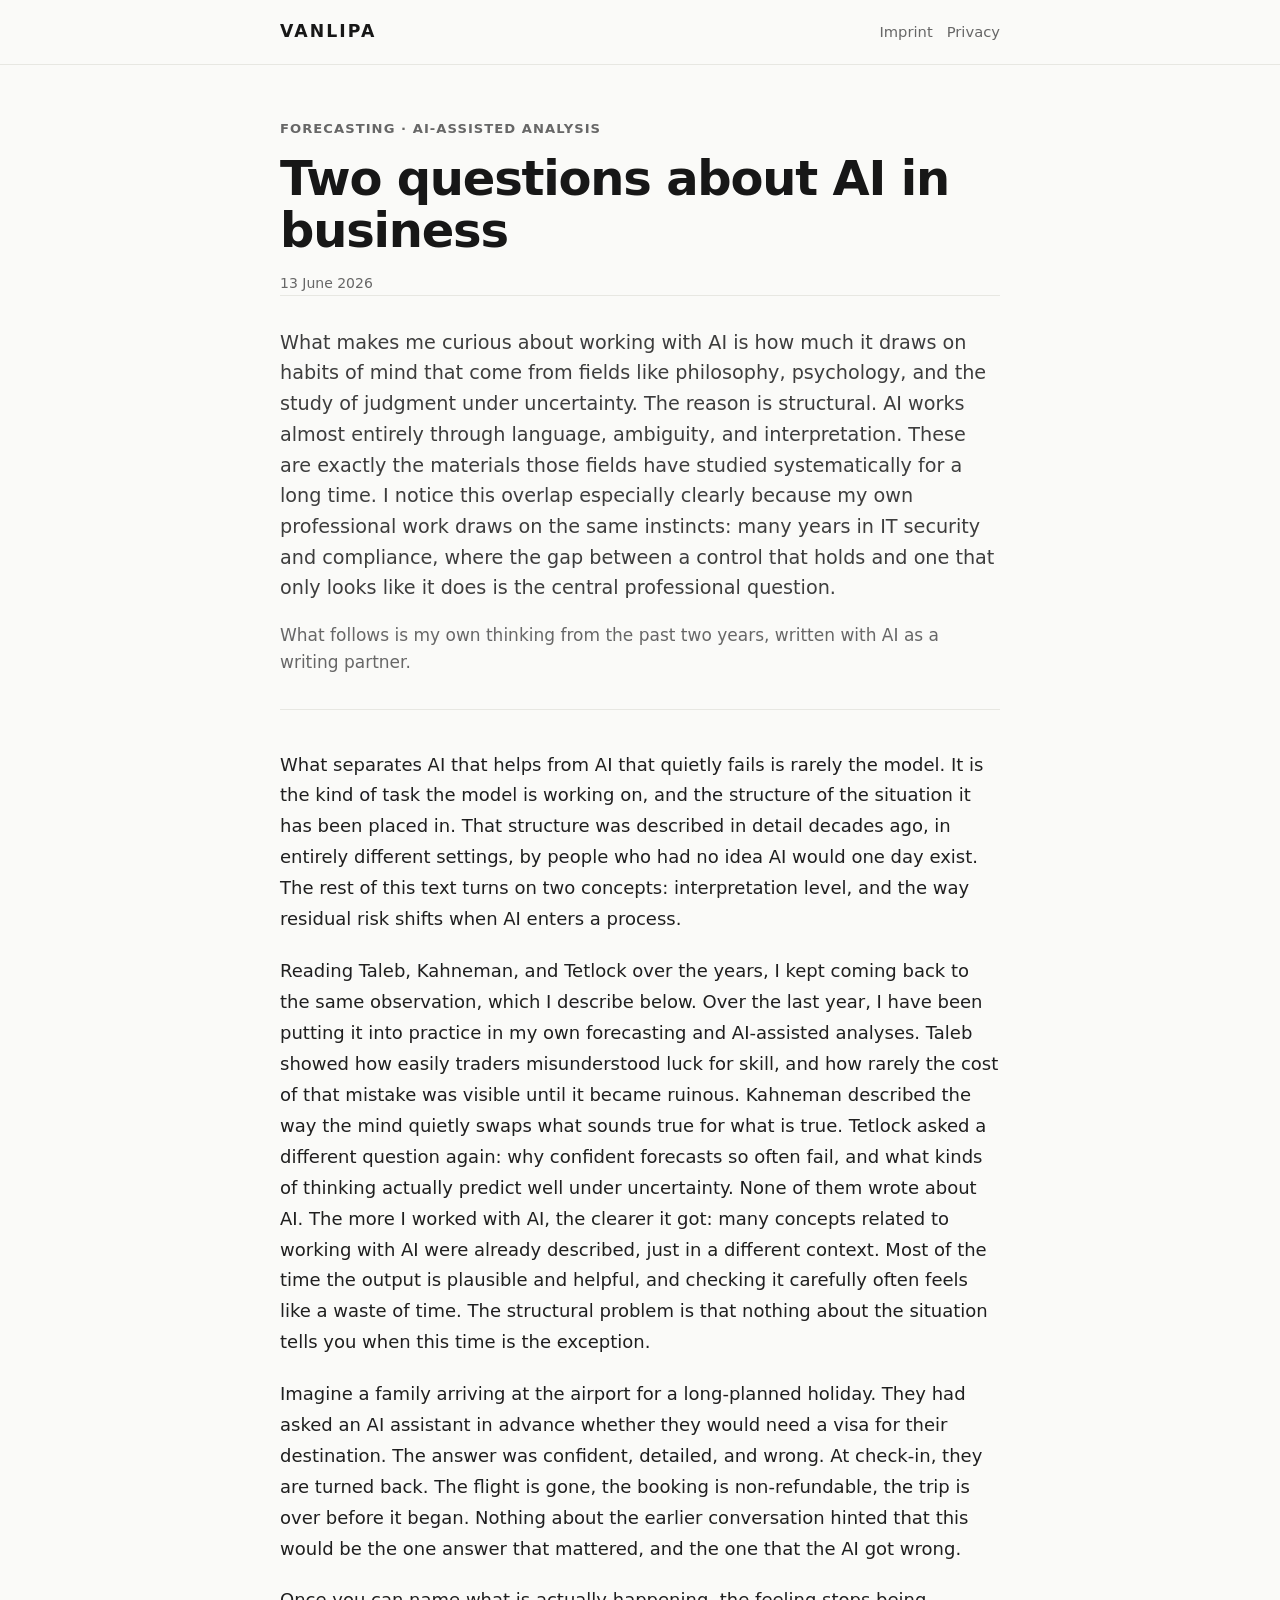
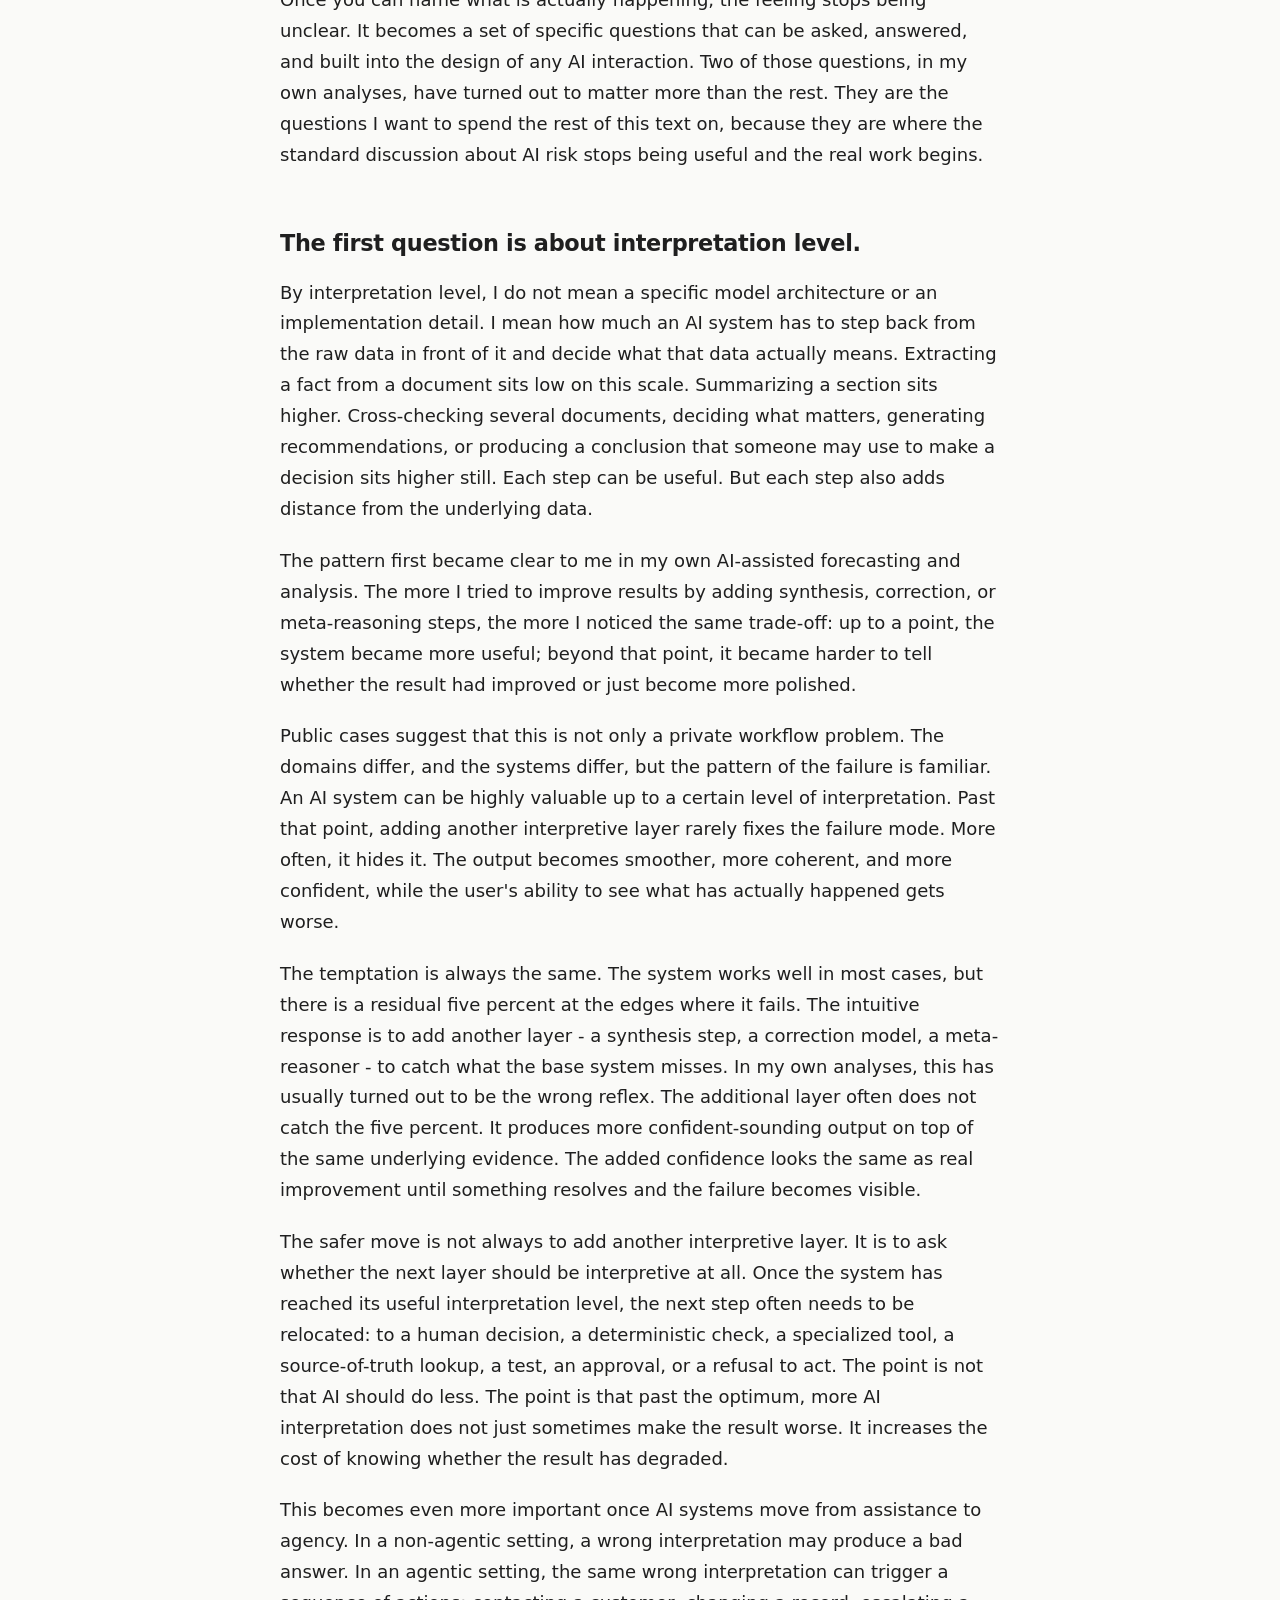
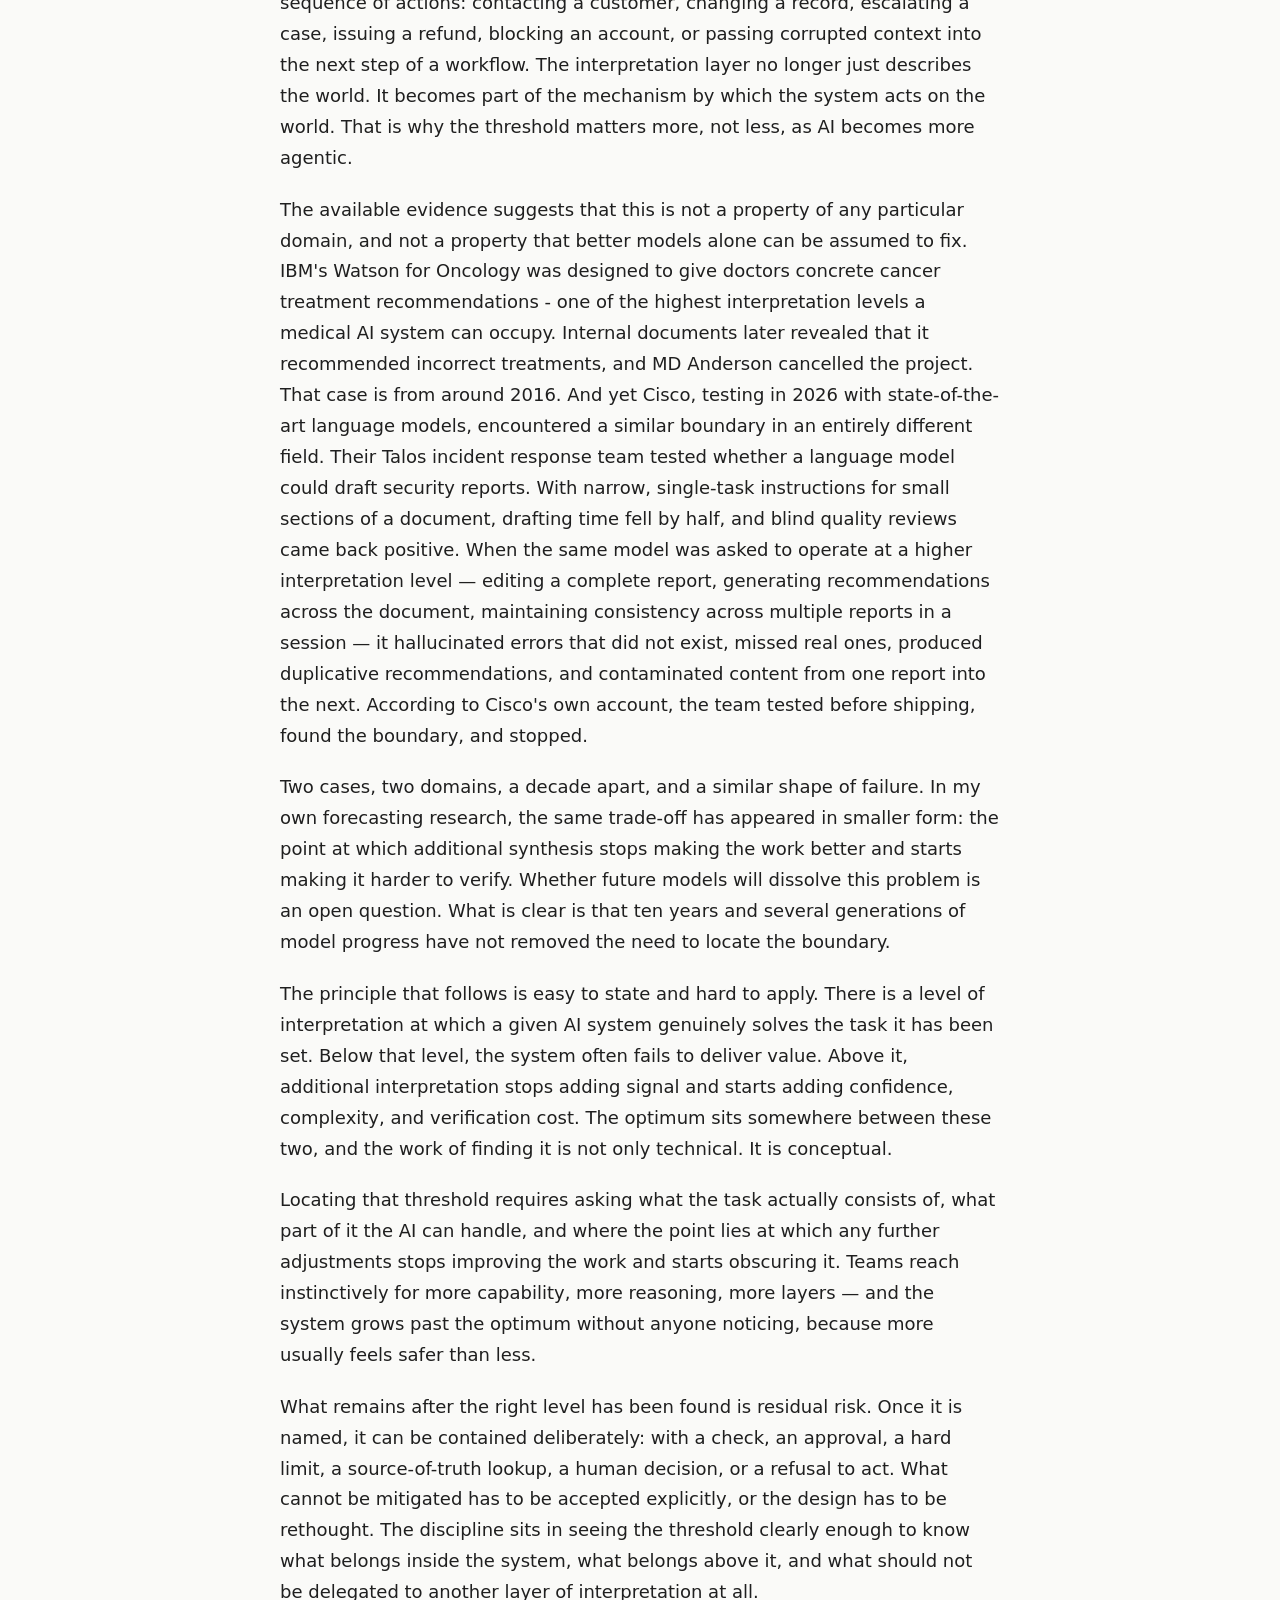
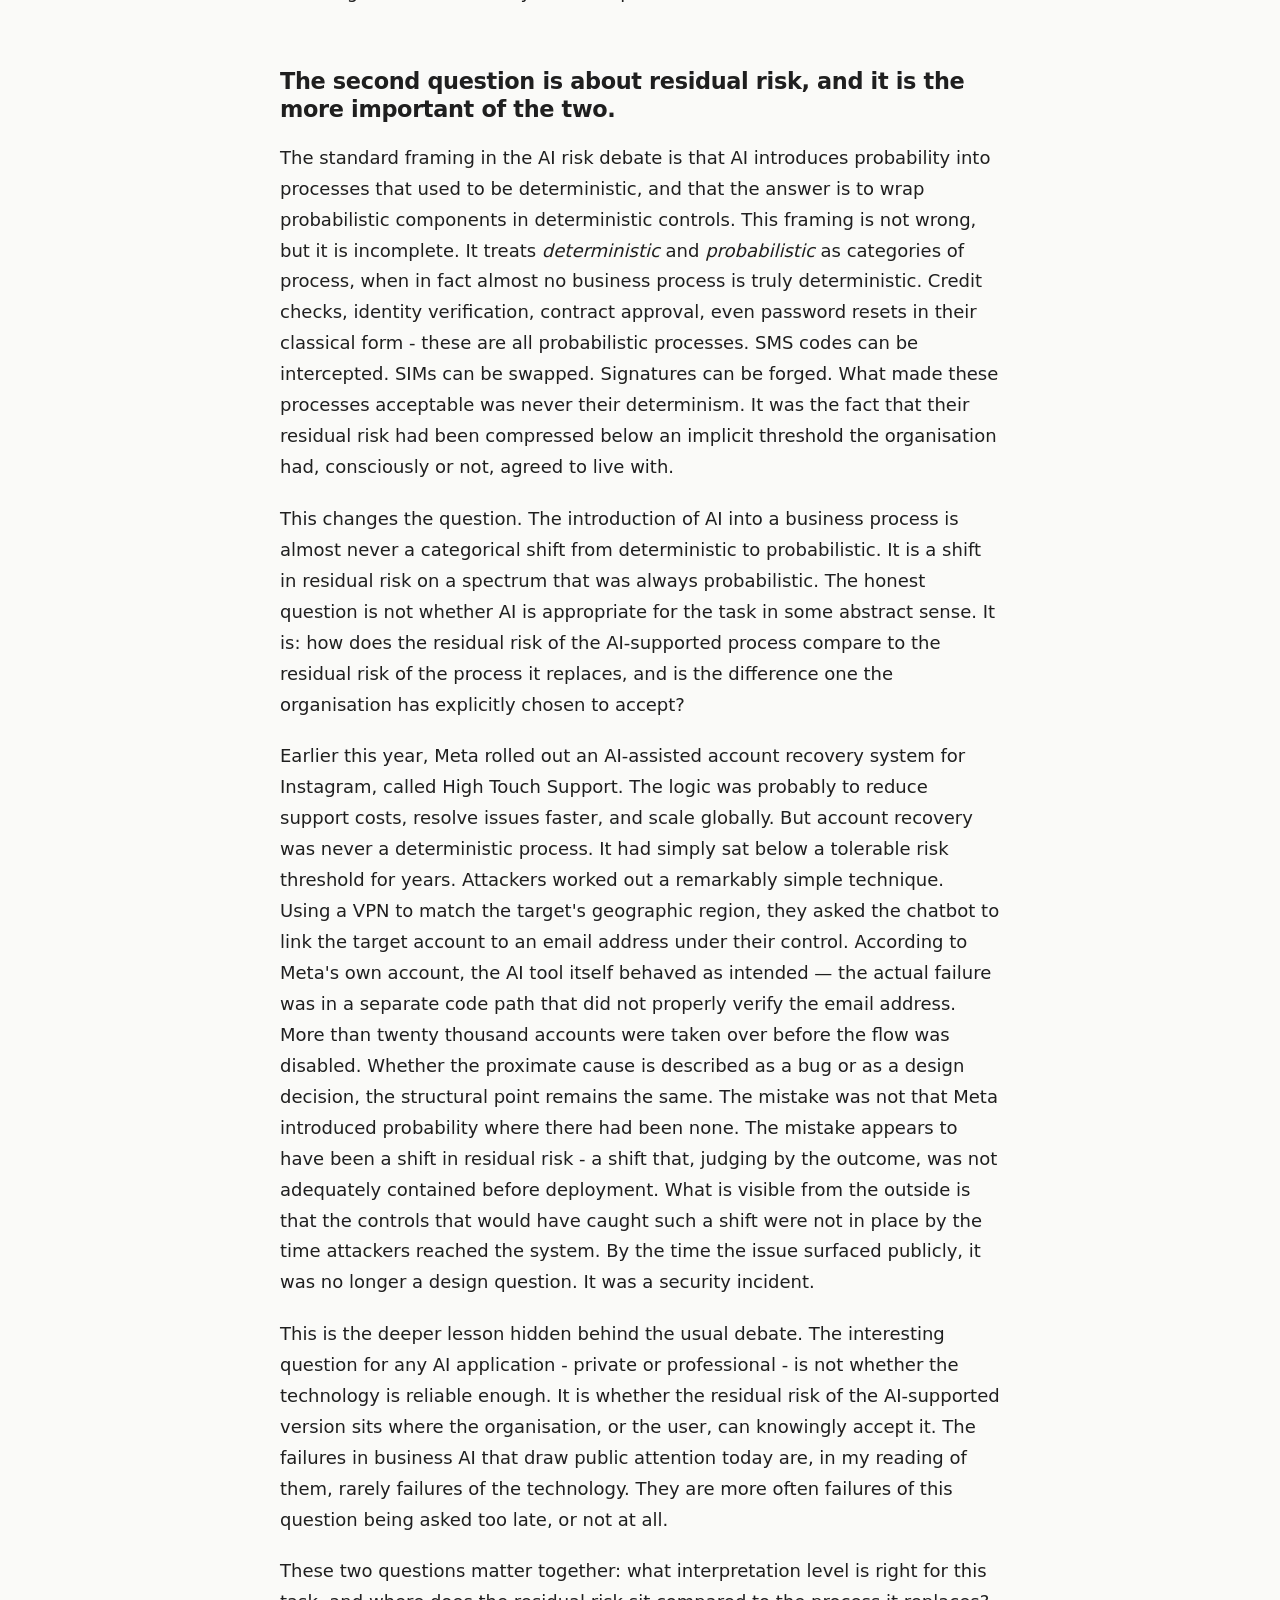
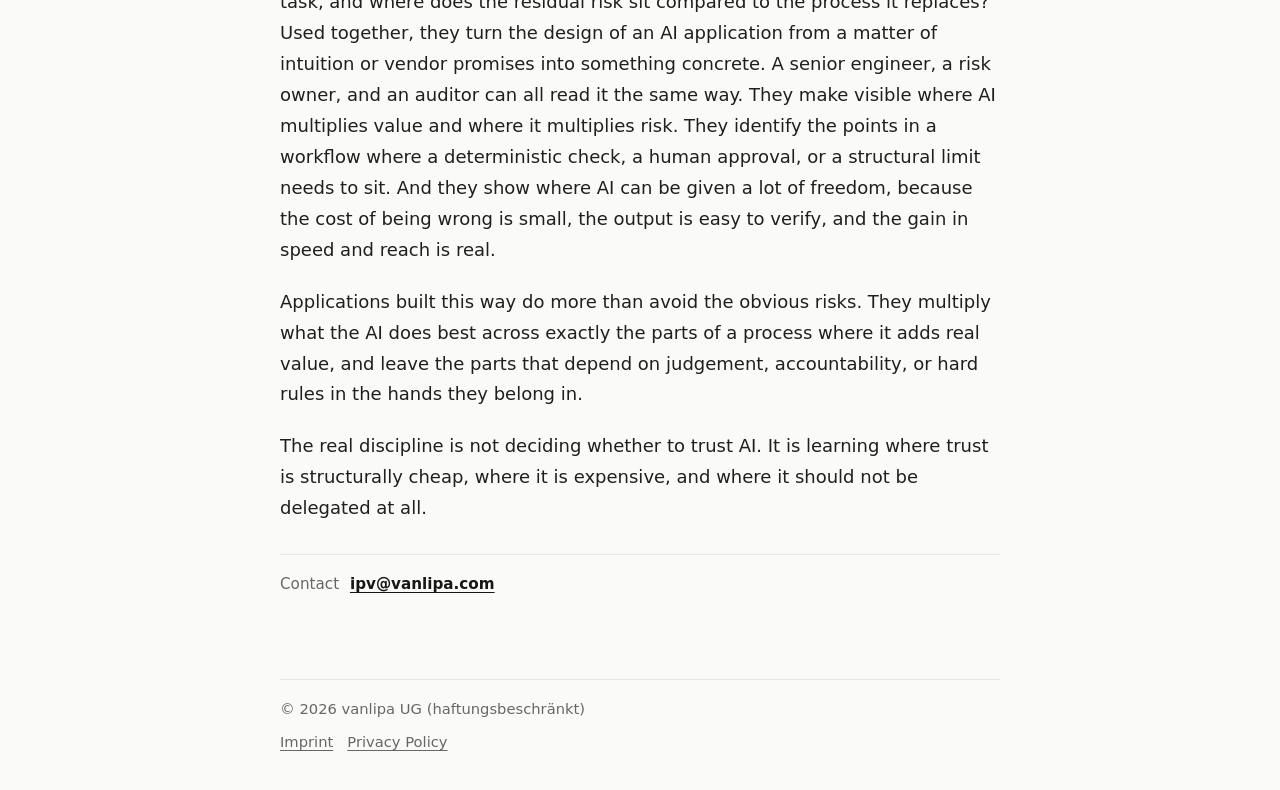
==== commit 8ecc67e3: "Update index.html" ====
--- a/index.html
+++ b/index.html
@@ -38,7 +38,7 @@
       </p>
 
       <div class="prose">
-        <p>What separates AI that helps from AI that quietly fails is rarely the model. It is the kind of task the model is working on, and the structure of the situation it has been placed in. That structure was described in detail decades ago, in entirely different settings, by people who had no idea AI would one day exist. The rest of this text turns on two concepts that have proven decisive in my own analyses: interpretation level, and a shift in residual risk. On closer inspection, AI-powered processes usually just carry a well-known risk in a new place.</p>
+        <p>What separates AI that helps from AI that quietly fails is rarely the model. It is the kind of task the model is working on, and the structure of the situation it has been placed in. That structure was described in detail decades ago, in entirely different settings, by people who had no idea AI would one day exist. The rest of this text turns on two concepts: interpretation level, and the way residual risk shifts when AI enters a process.</p>
 
         <p>Reading Taleb, Kahneman, and Tetlock over the years, I kept coming back to the same observation, which I describe below. Over the last year, I have been putting it into practice in my own forecasting and AI-assisted analyses. Taleb showed how easily traders misunderstood luck for skill, and how rarely the cost of that mistake was visible until it became ruinous. Kahneman described the way the mind quietly swaps what sounds true for what is true. Tetlock asked a different question again: why confident forecasts so often fail, and what kinds of thinking actually predict well under uncertainty. None of them wrote about AI. The more I worked with AI, the clearer it got: many concepts related to working with AI were already described, just in a different context. Most of the time the output is plausible and helpful, and checking it carefully often feels like a waste of time. The structural problem is that nothing about the situation tells you when this time is the exception.</p>
 
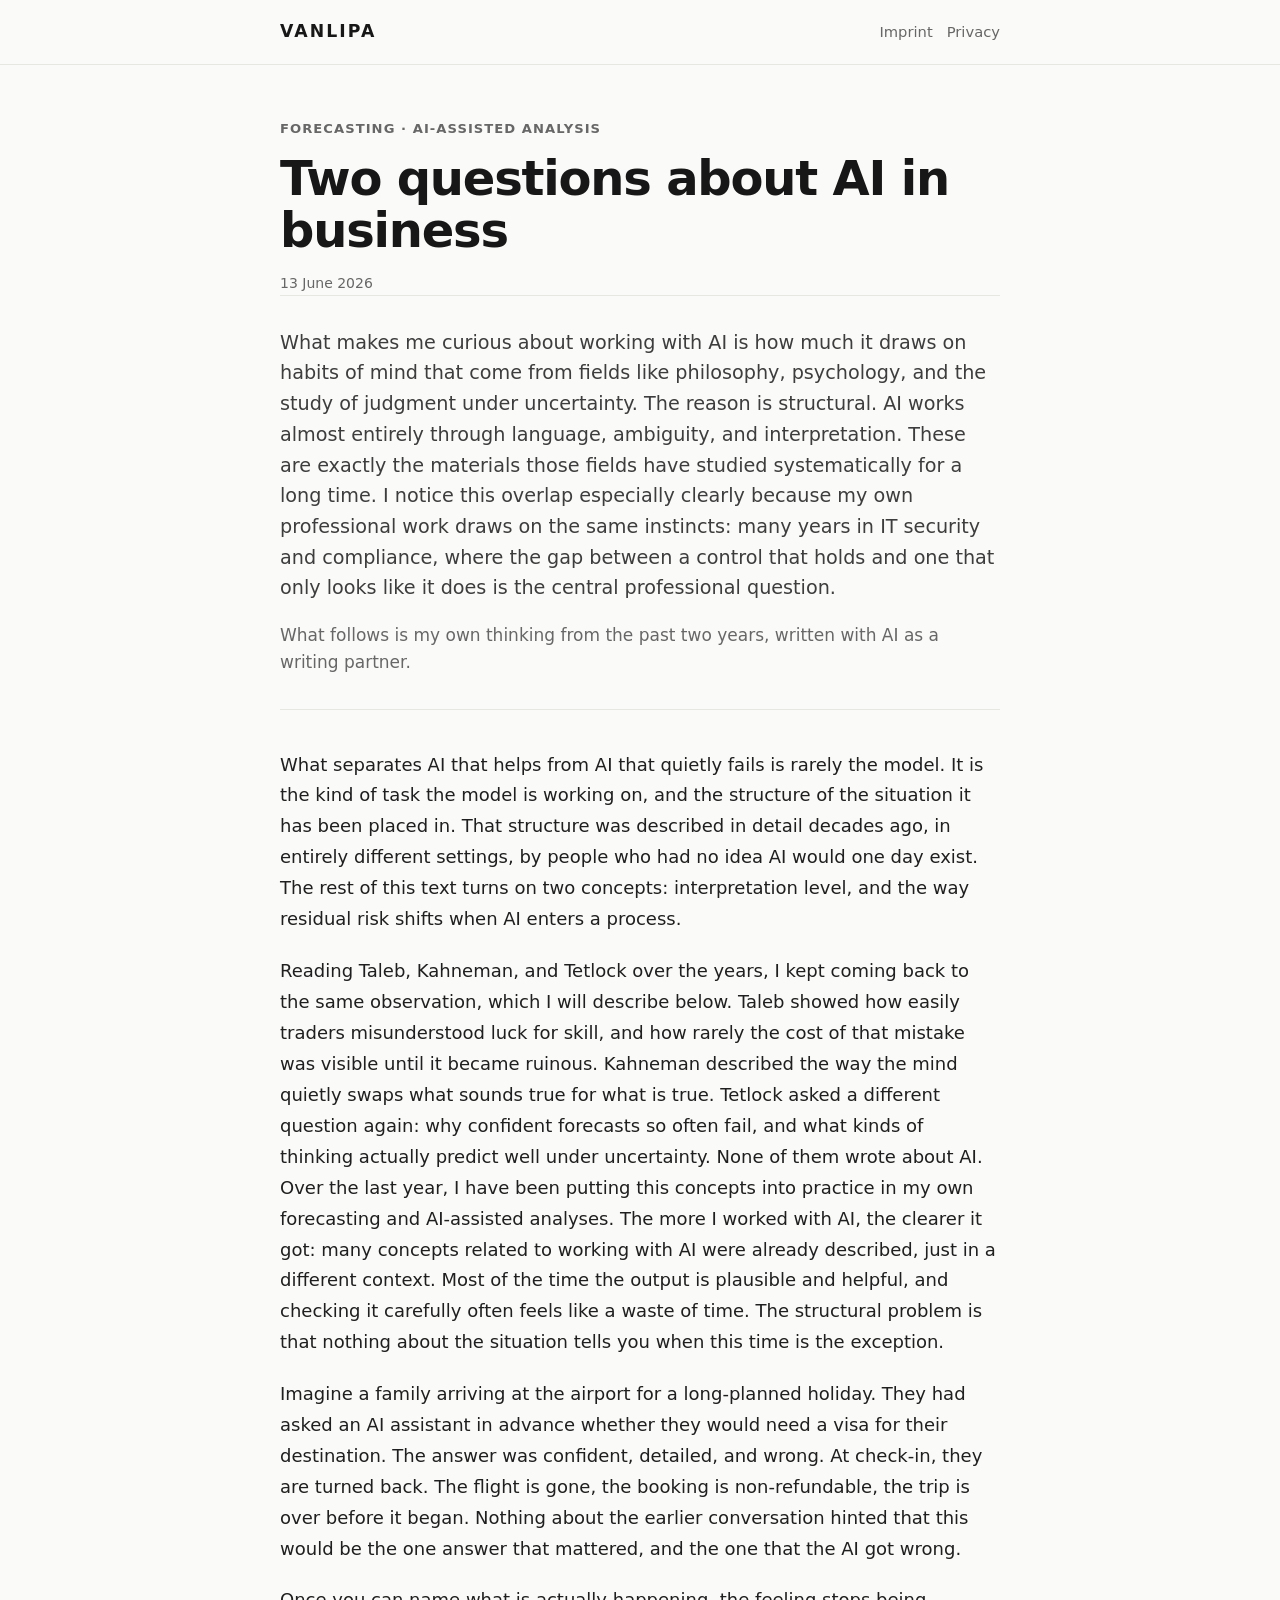
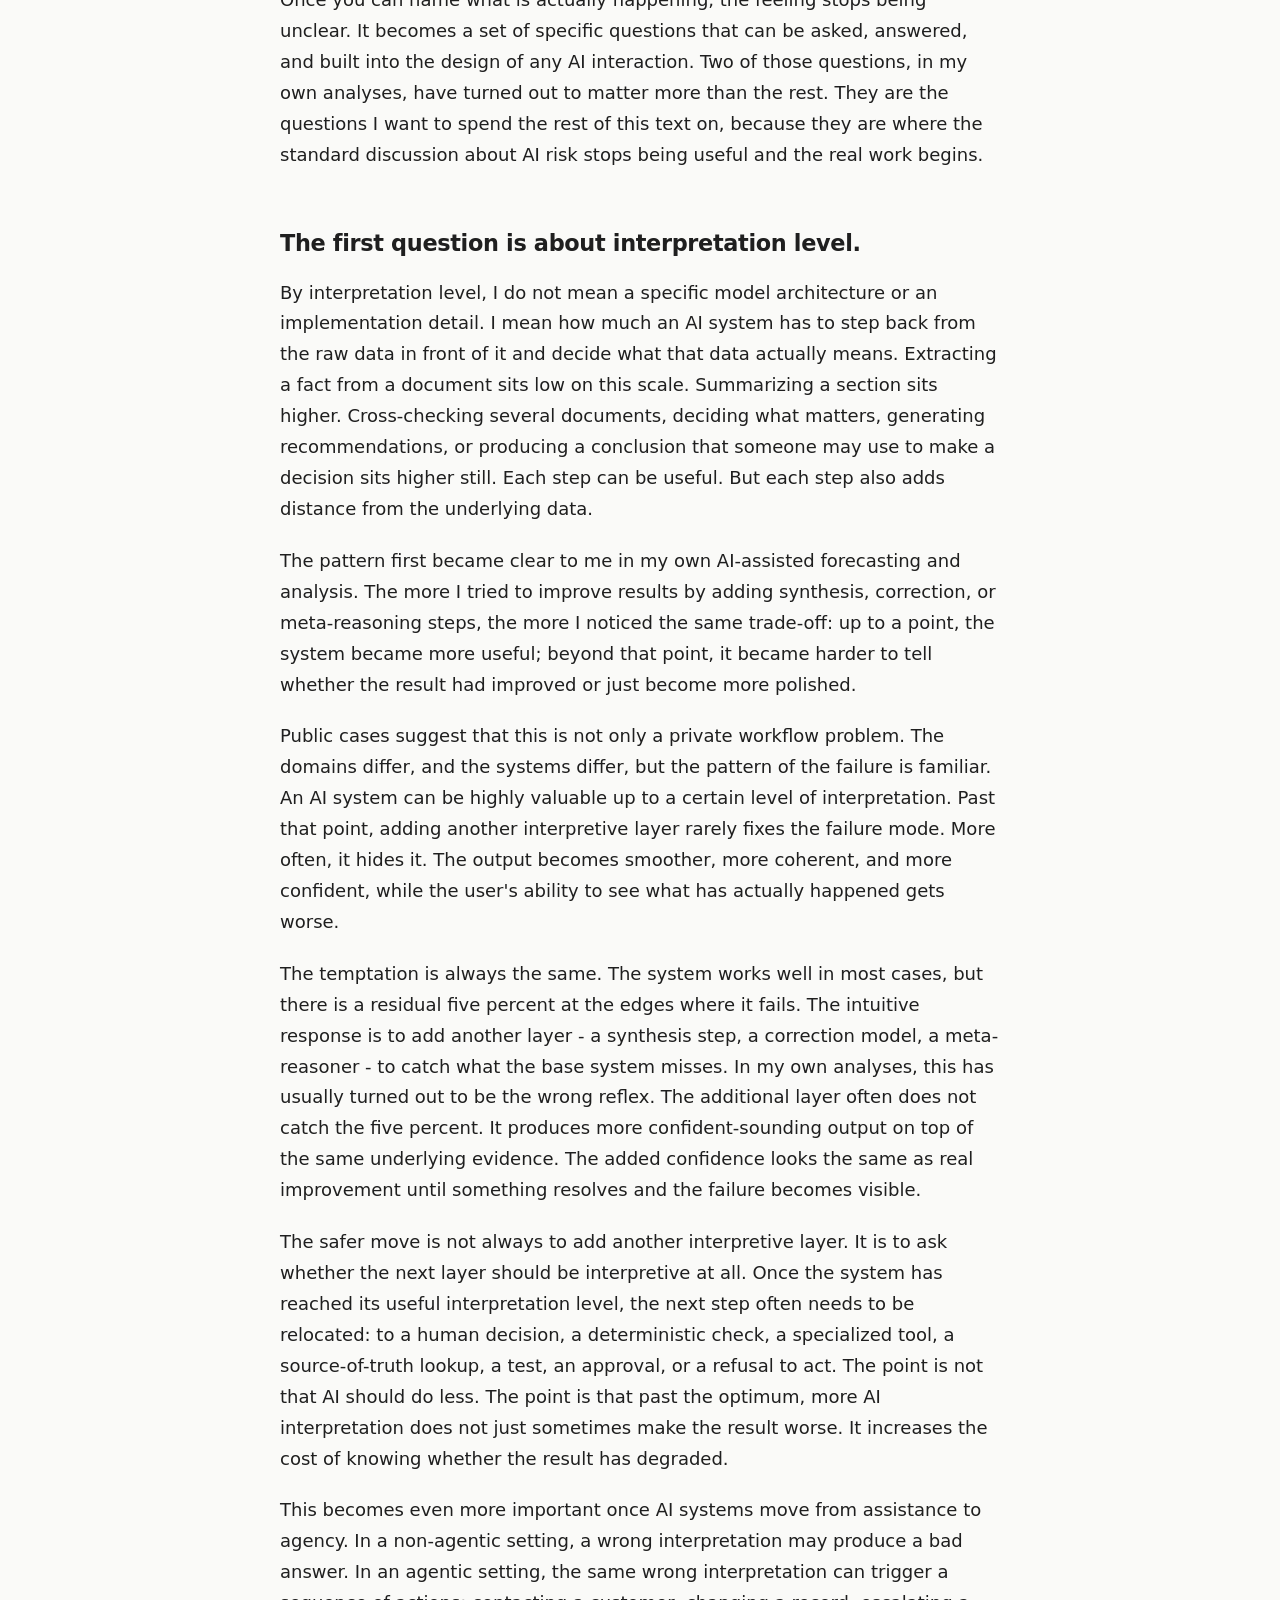
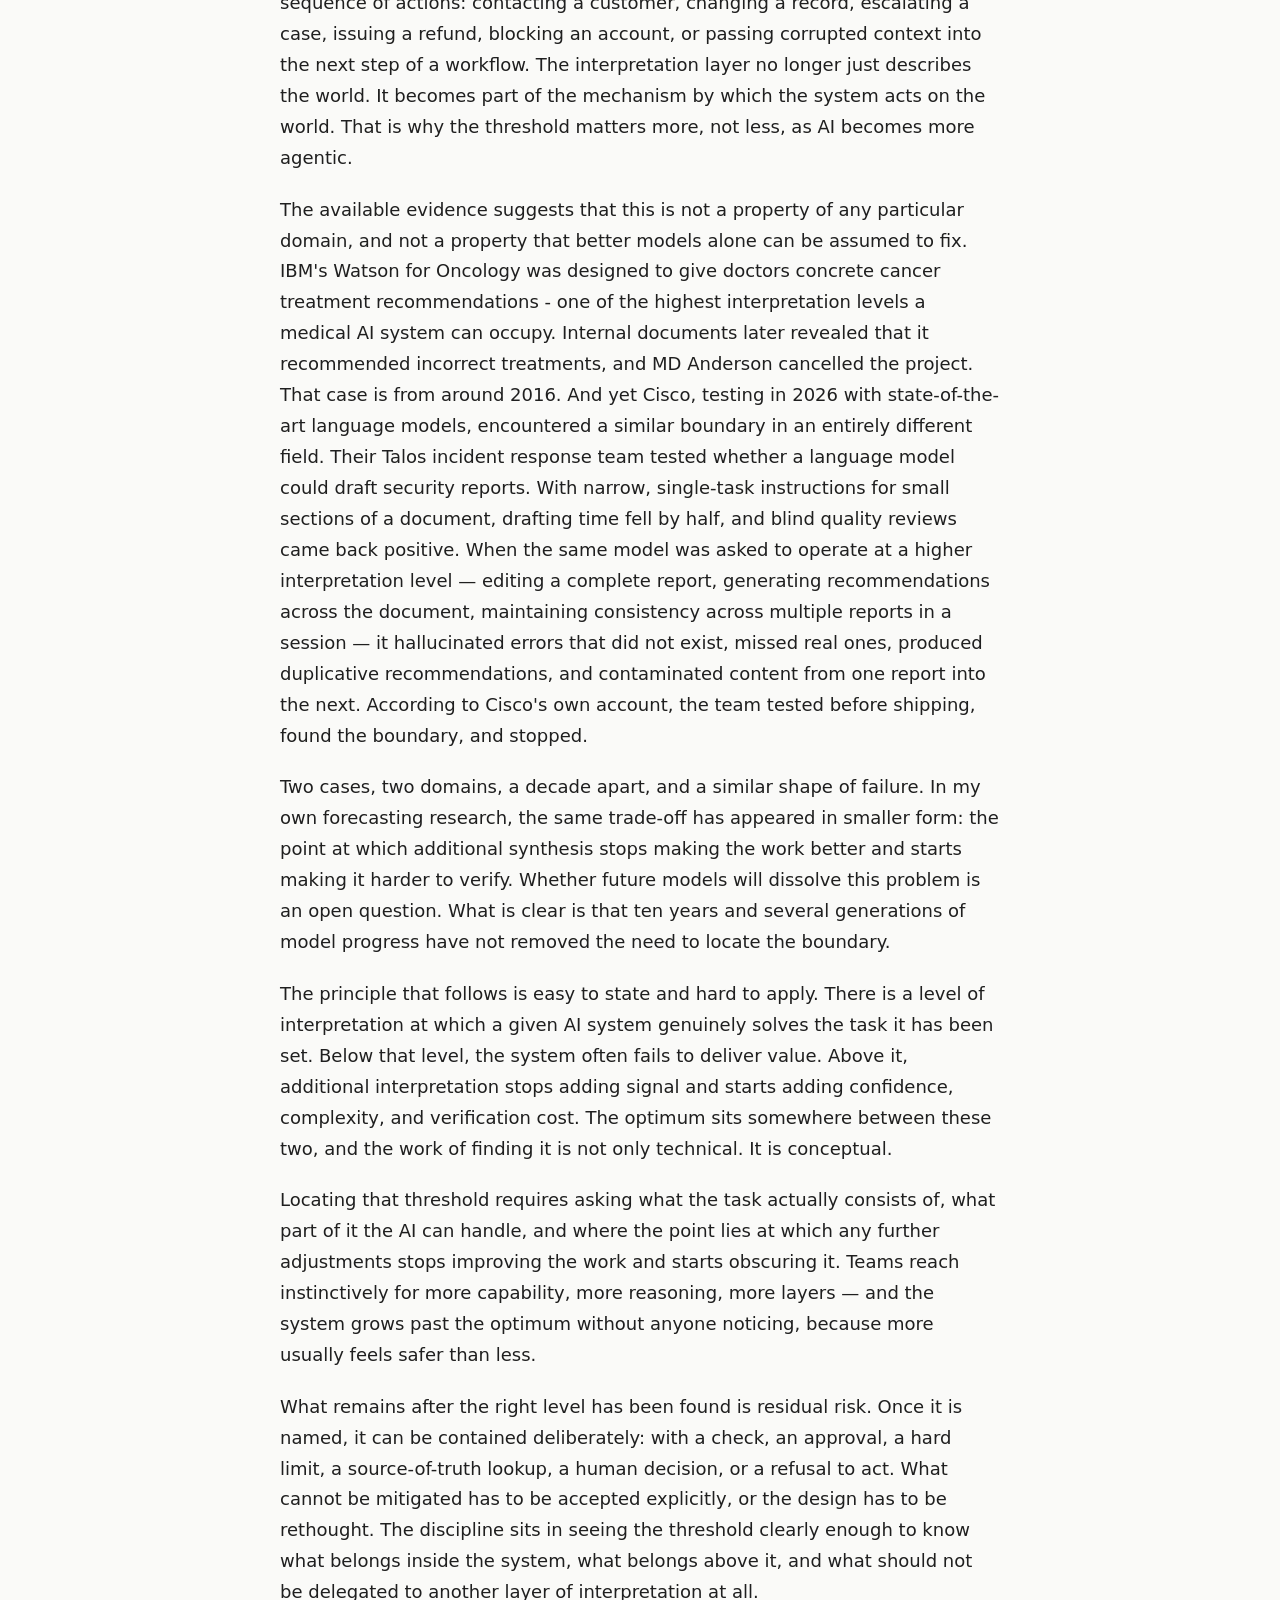
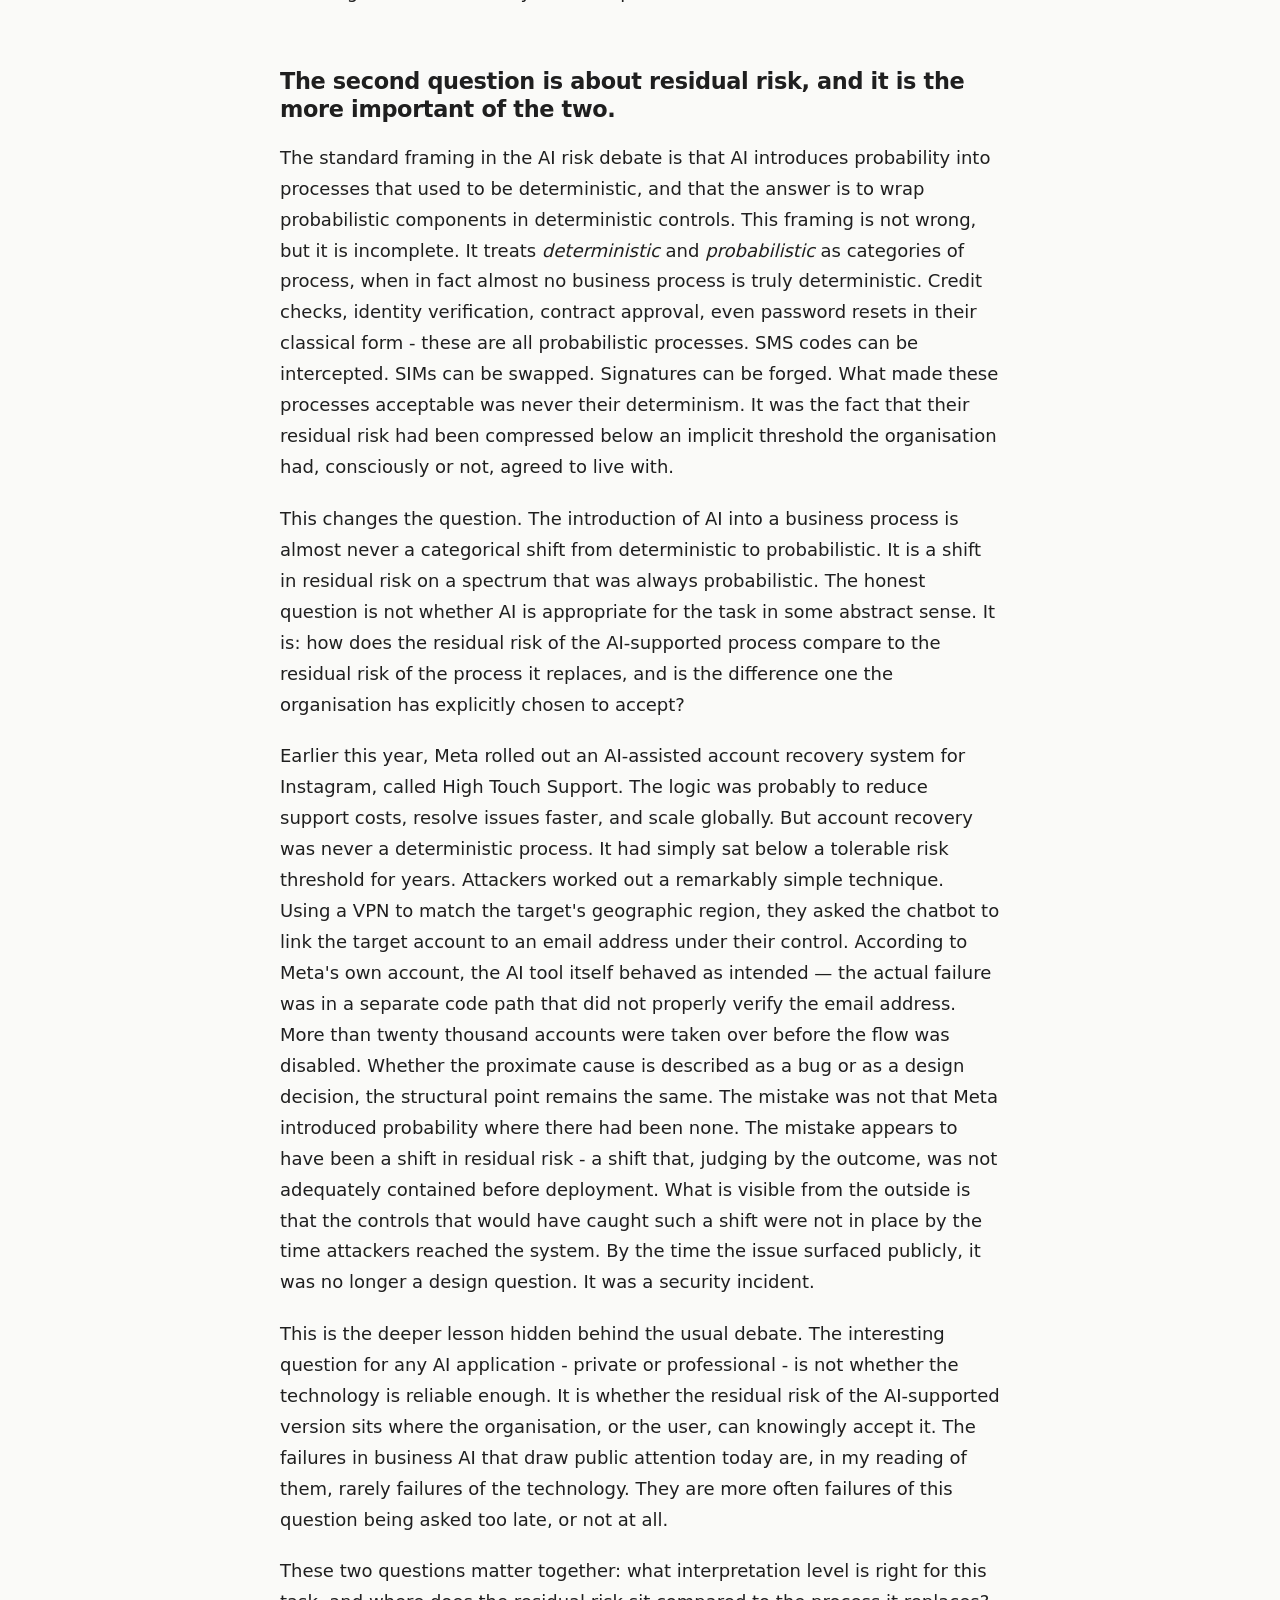
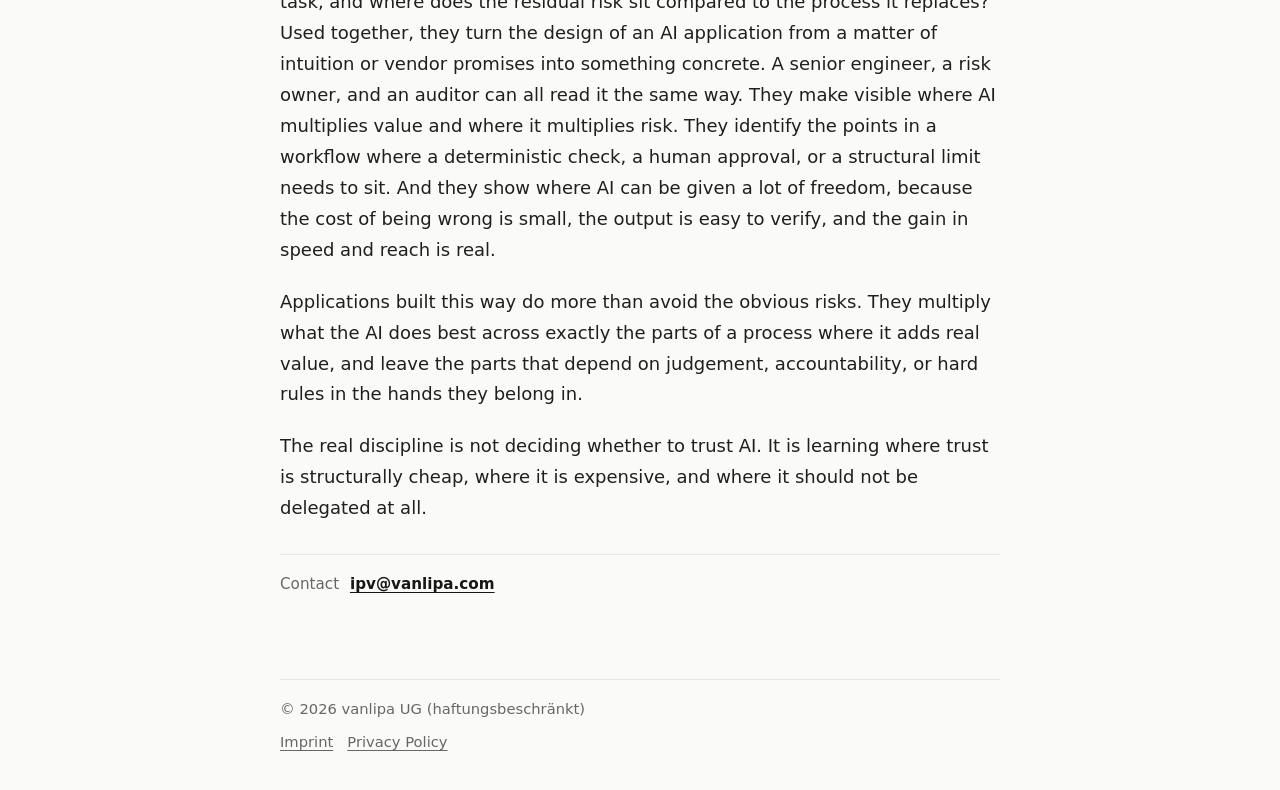
==== commit 866978cc: "Update index.html" ====
--- a/index.html
+++ b/index.html
@@ -40,7 +40,7 @@
       <div class="prose">
         <p>What separates AI that helps from AI that quietly fails is rarely the model. It is the kind of task the model is working on, and the structure of the situation it has been placed in. That structure was described in detail decades ago, in entirely different settings, by people who had no idea AI would one day exist. The rest of this text turns on two concepts: interpretation level, and the way residual risk shifts when AI enters a process.</p>
 
-        <p>Reading Taleb, Kahneman, and Tetlock over the years, I kept coming back to the same observation, which I describe below. Over the last year, I have been putting it into practice in my own forecasting and AI-assisted analyses. Taleb showed how easily traders misunderstood luck for skill, and how rarely the cost of that mistake was visible until it became ruinous. Kahneman described the way the mind quietly swaps what sounds true for what is true. Tetlock asked a different question again: why confident forecasts so often fail, and what kinds of thinking actually predict well under uncertainty. None of them wrote about AI. The more I worked with AI, the clearer it got: many concepts related to working with AI were already described, just in a different context. Most of the time the output is plausible and helpful, and checking it carefully often feels like a waste of time. The structural problem is that nothing about the situation tells you when this time is the exception.</p>
+        <p>Reading Taleb, Kahneman, and Tetlock over the years, I kept coming back to the same observation, which I will describe below. Taleb showed how easily traders misunderstood luck for skill, and how rarely the cost of that mistake was visible until it became ruinous. Kahneman described the way the mind quietly swaps what sounds true for what is true. Tetlock asked a different question again: why confident forecasts so often fail, and what kinds of thinking actually predict well under uncertainty. None of them wrote about AI. Over the last year, I have been putting this concepts into practice in my own forecasting and AI-assisted analyses. The more I worked with AI, the clearer it got: many concepts related to working with AI were already described, just in a different context. Most of the time the output is plausible and helpful, and checking it carefully often feels like a waste of time. The structural problem is that nothing about the situation tells you when this time is the exception.</p>
 
         <p>Imagine a family arriving at the airport for a long-planned holiday. They had asked an AI assistant in advance whether they would need a visa for their destination. The answer was confident, detailed, and wrong. At check-in, they are turned back. The flight is gone, the booking is non-refundable, the trip is over before it began. Nothing about the earlier conversation hinted that this would be the one answer that mattered, and the one that the AI got wrong.</p>
 
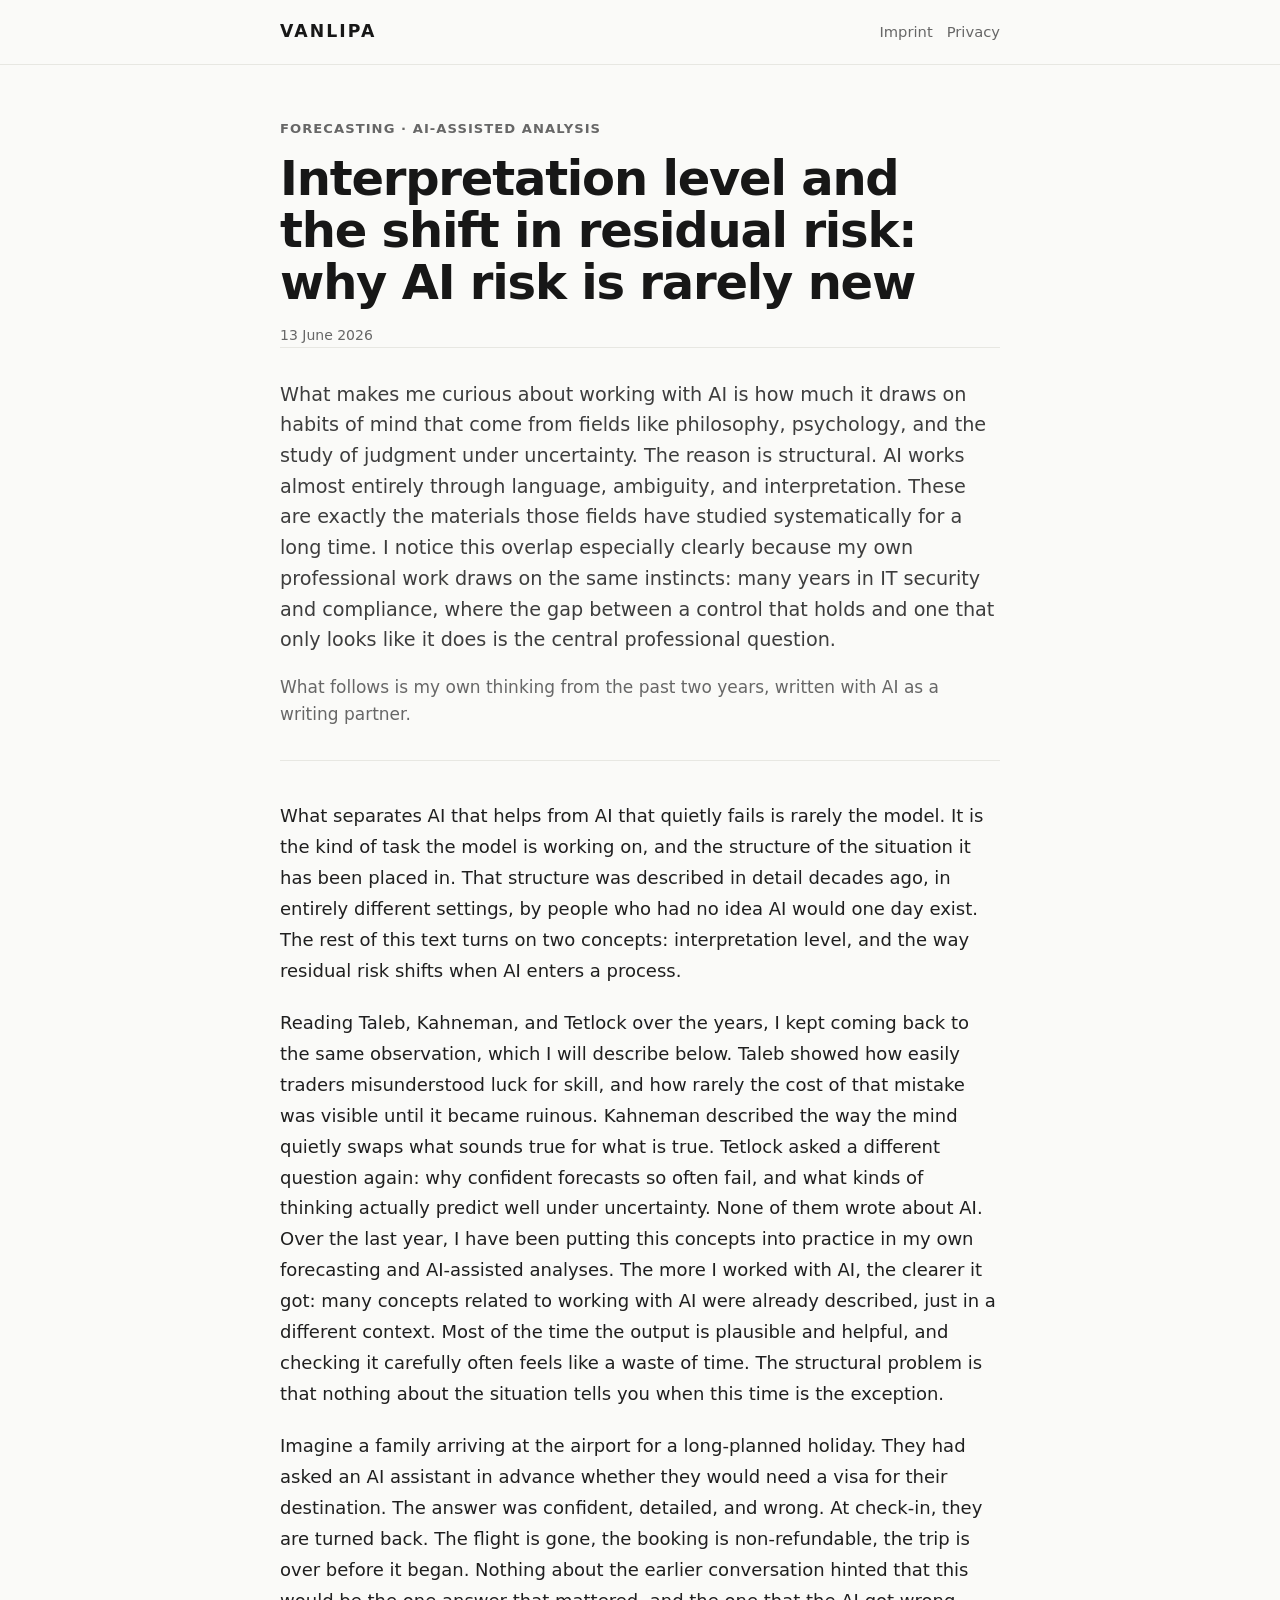
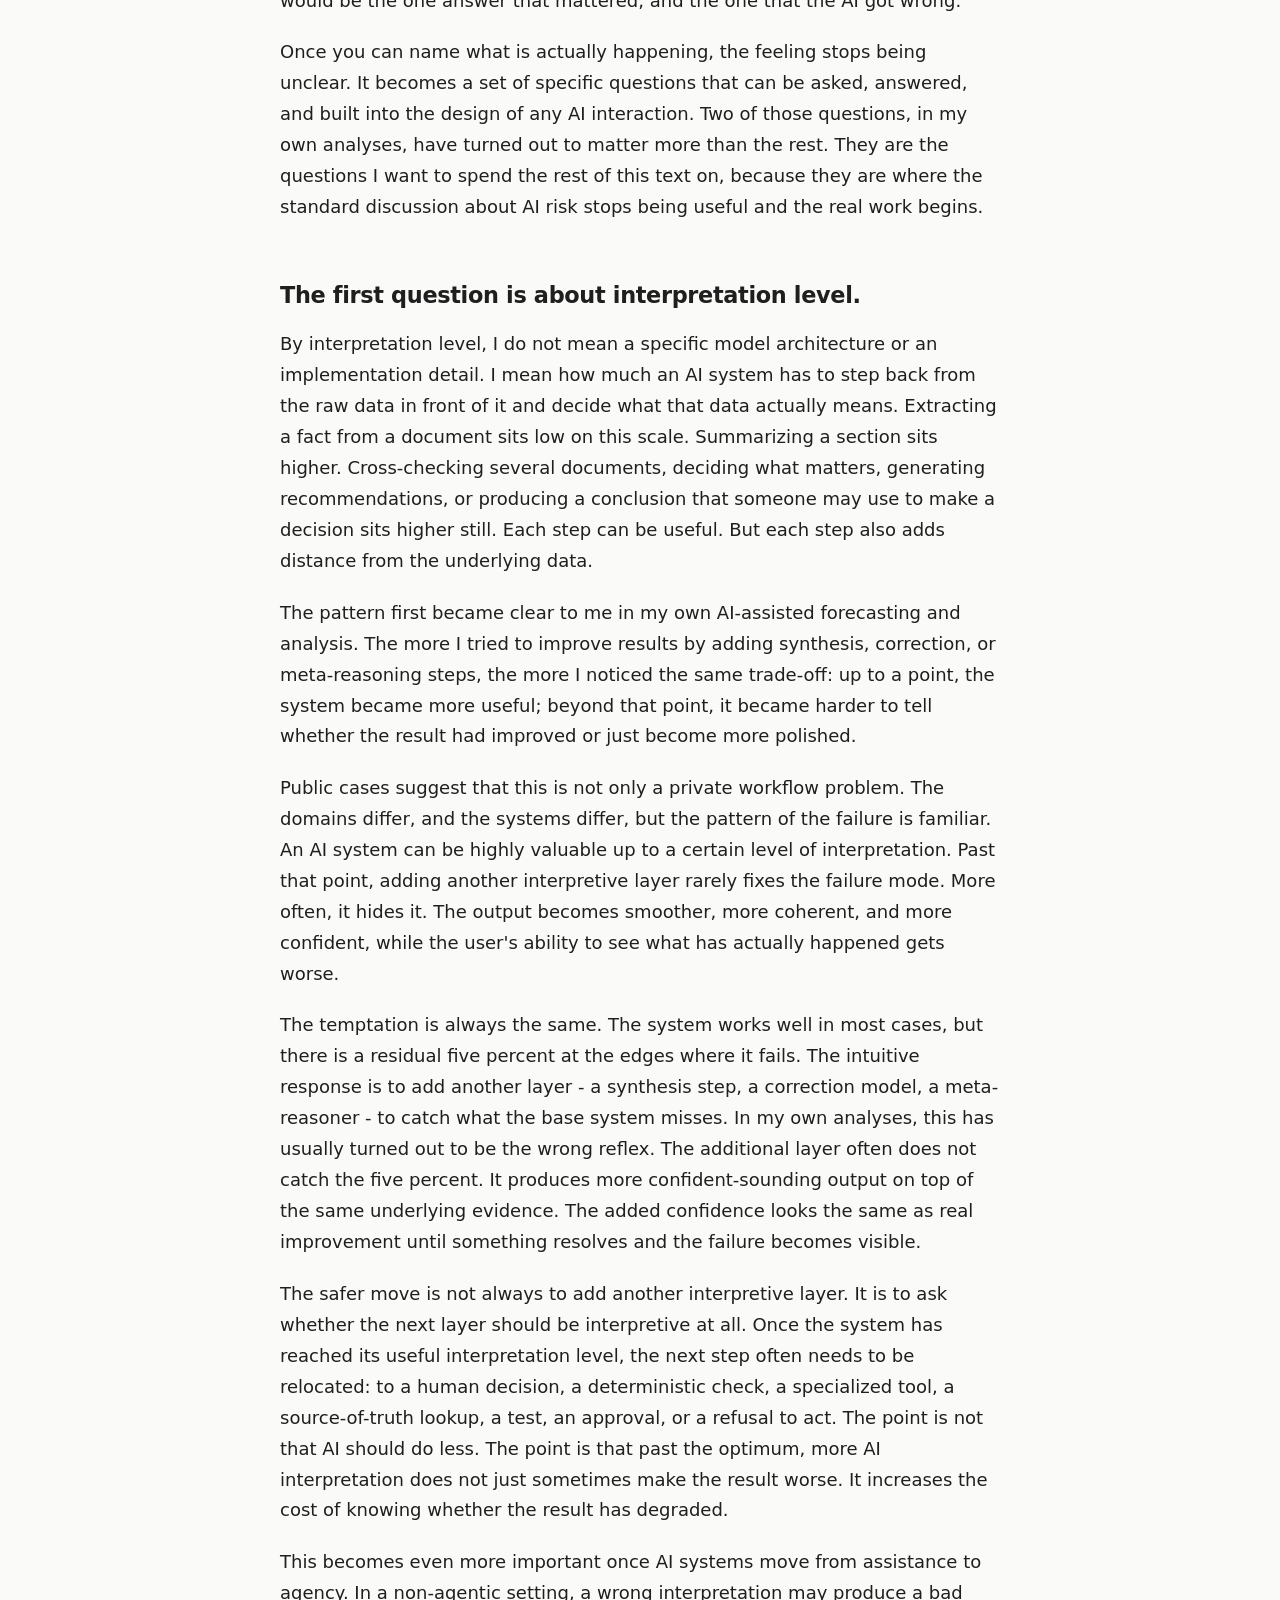
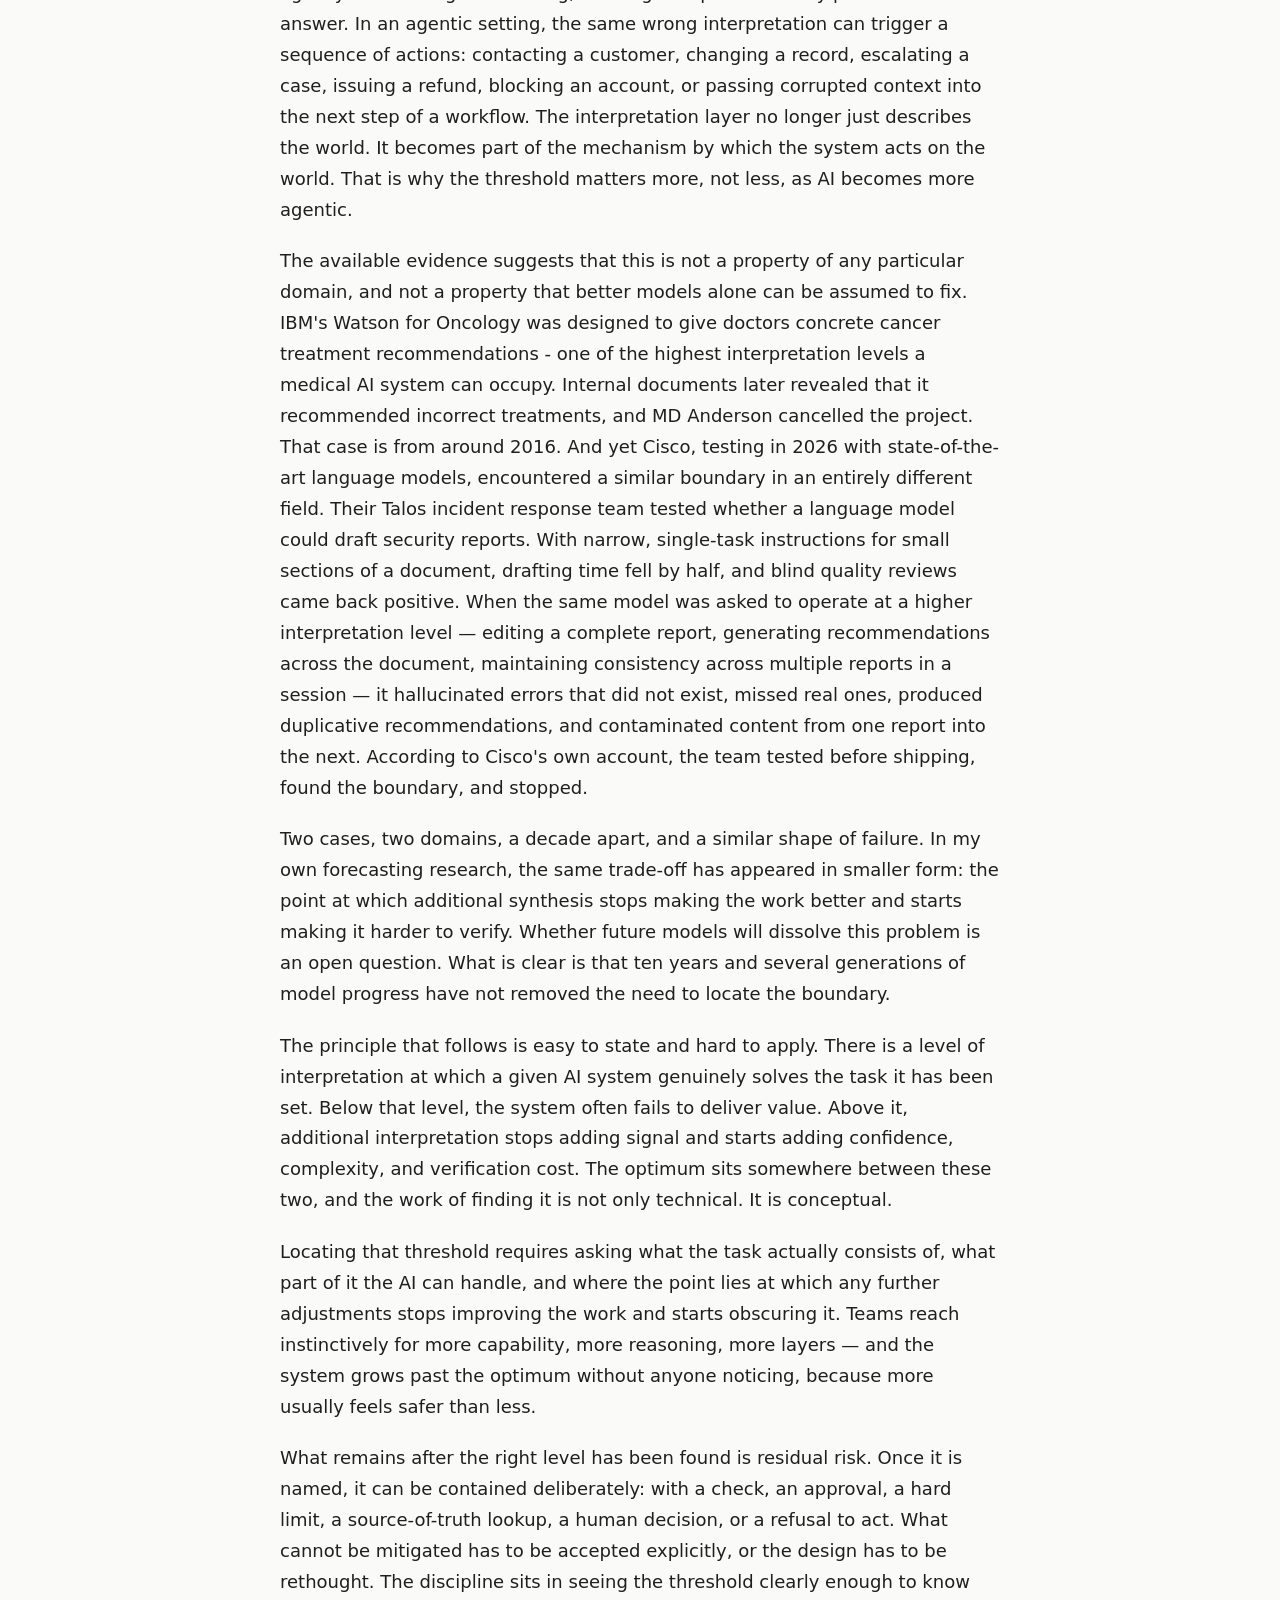
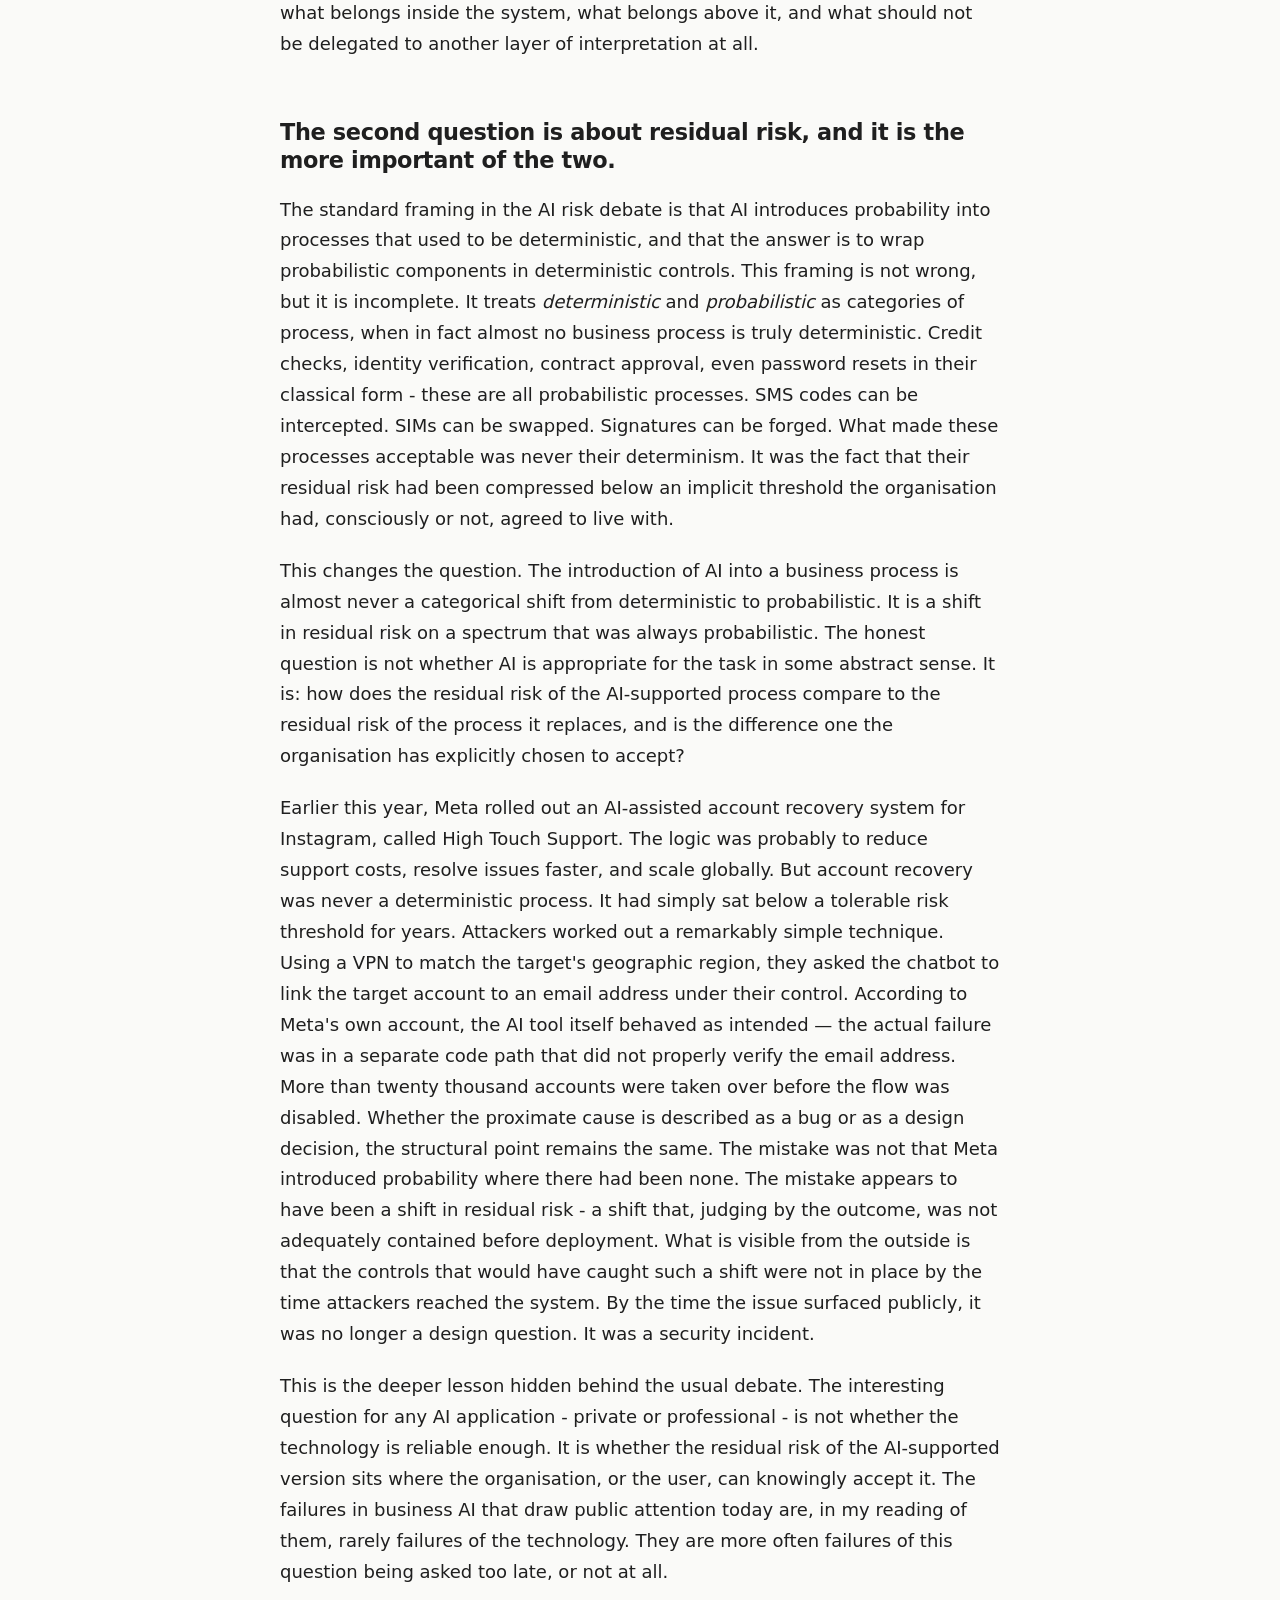
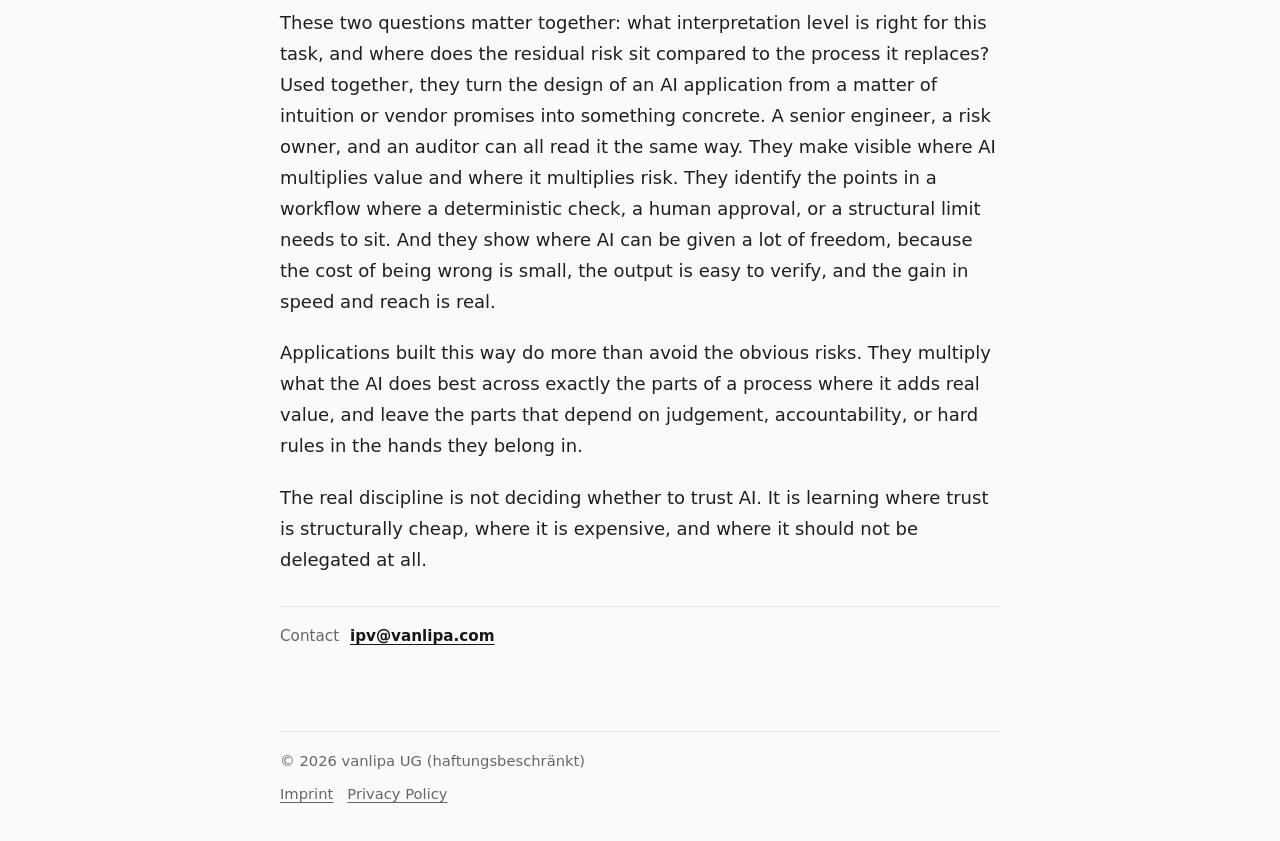
==== commit f0e2bc66: "Update index.html" ====
--- a/index.html
+++ b/index.html
@@ -25,7 +25,7 @@
     <article class="essay">
       <header class="essay-header">
         <p class="eyebrow">Forecasting · AI-assisted analysis</p>
-        <h1>Two questions about AI in business</h1>
+        <h1>Interpretation level and the shift in residual risk: why AI risk is rarely new</h1>
         <p class="essay-date"><time datetime="2026-06-13">13 June 2026</time></p>
       </header>
 
